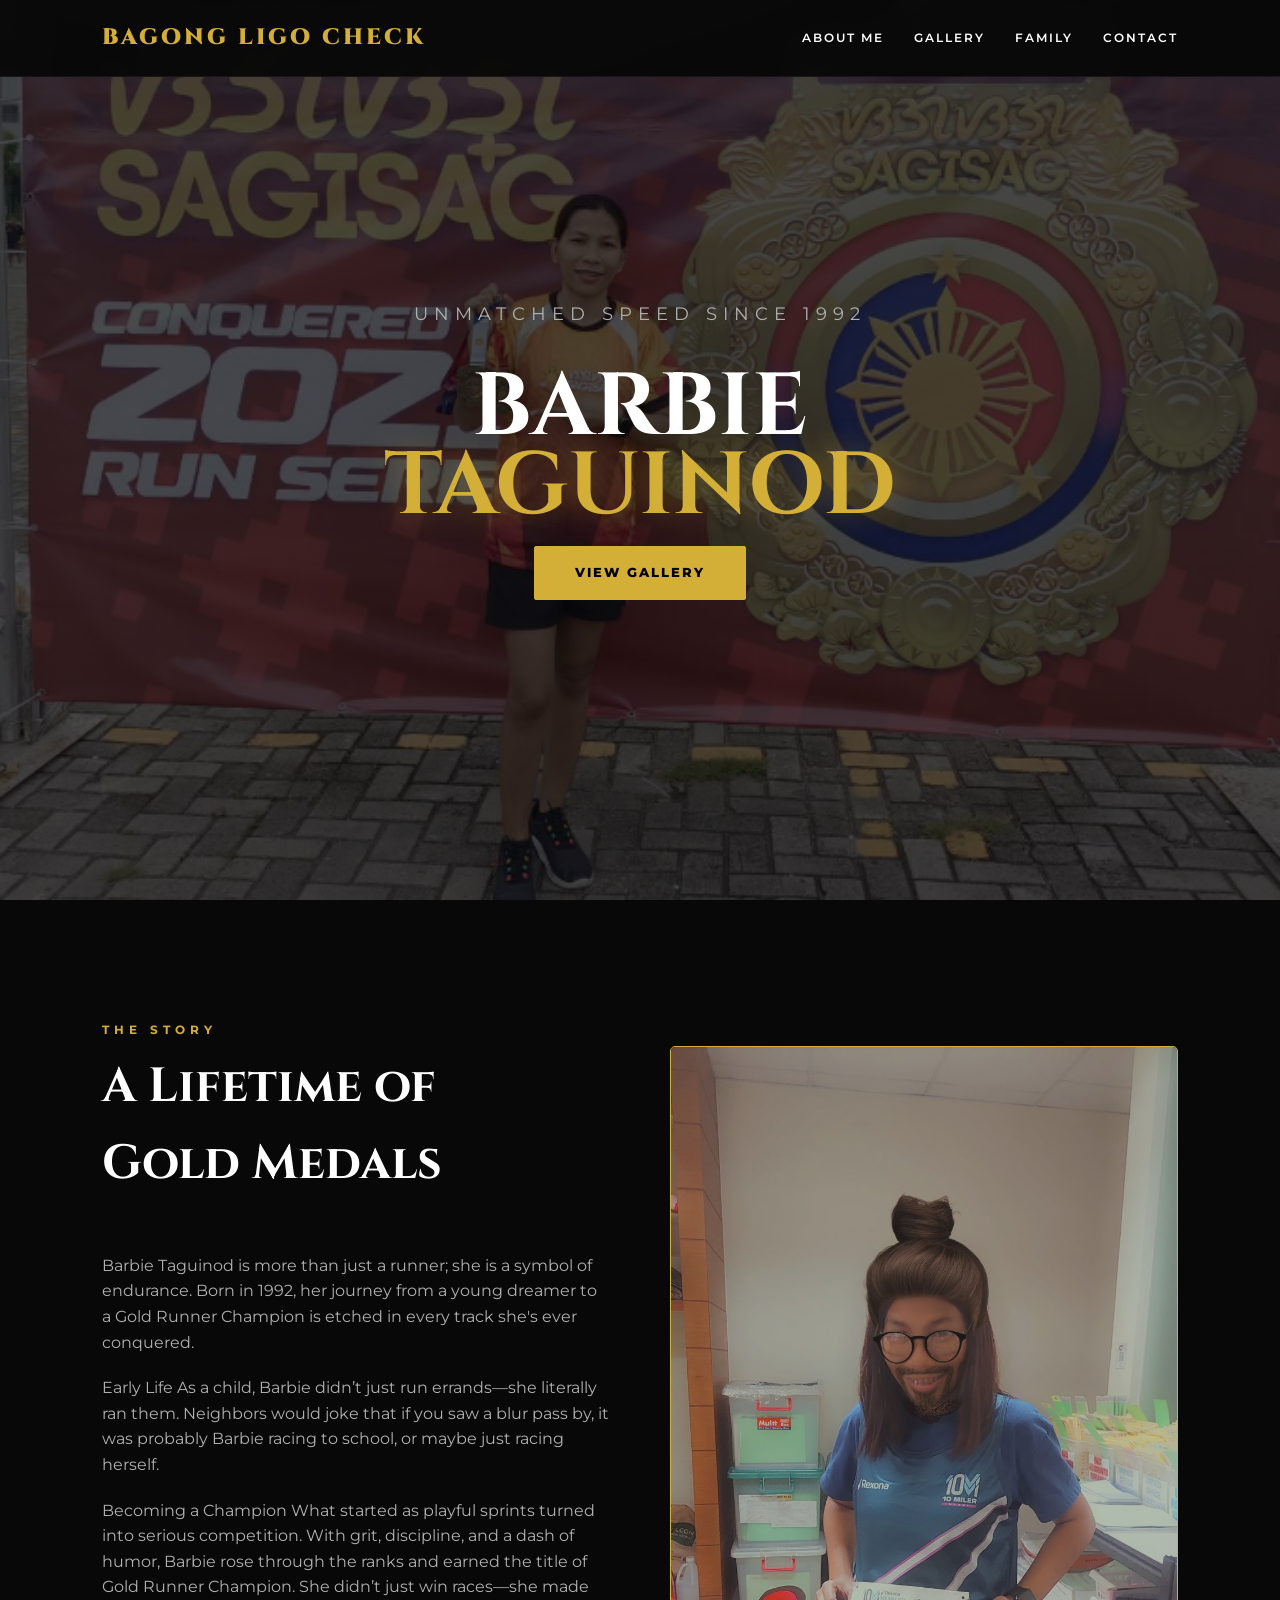
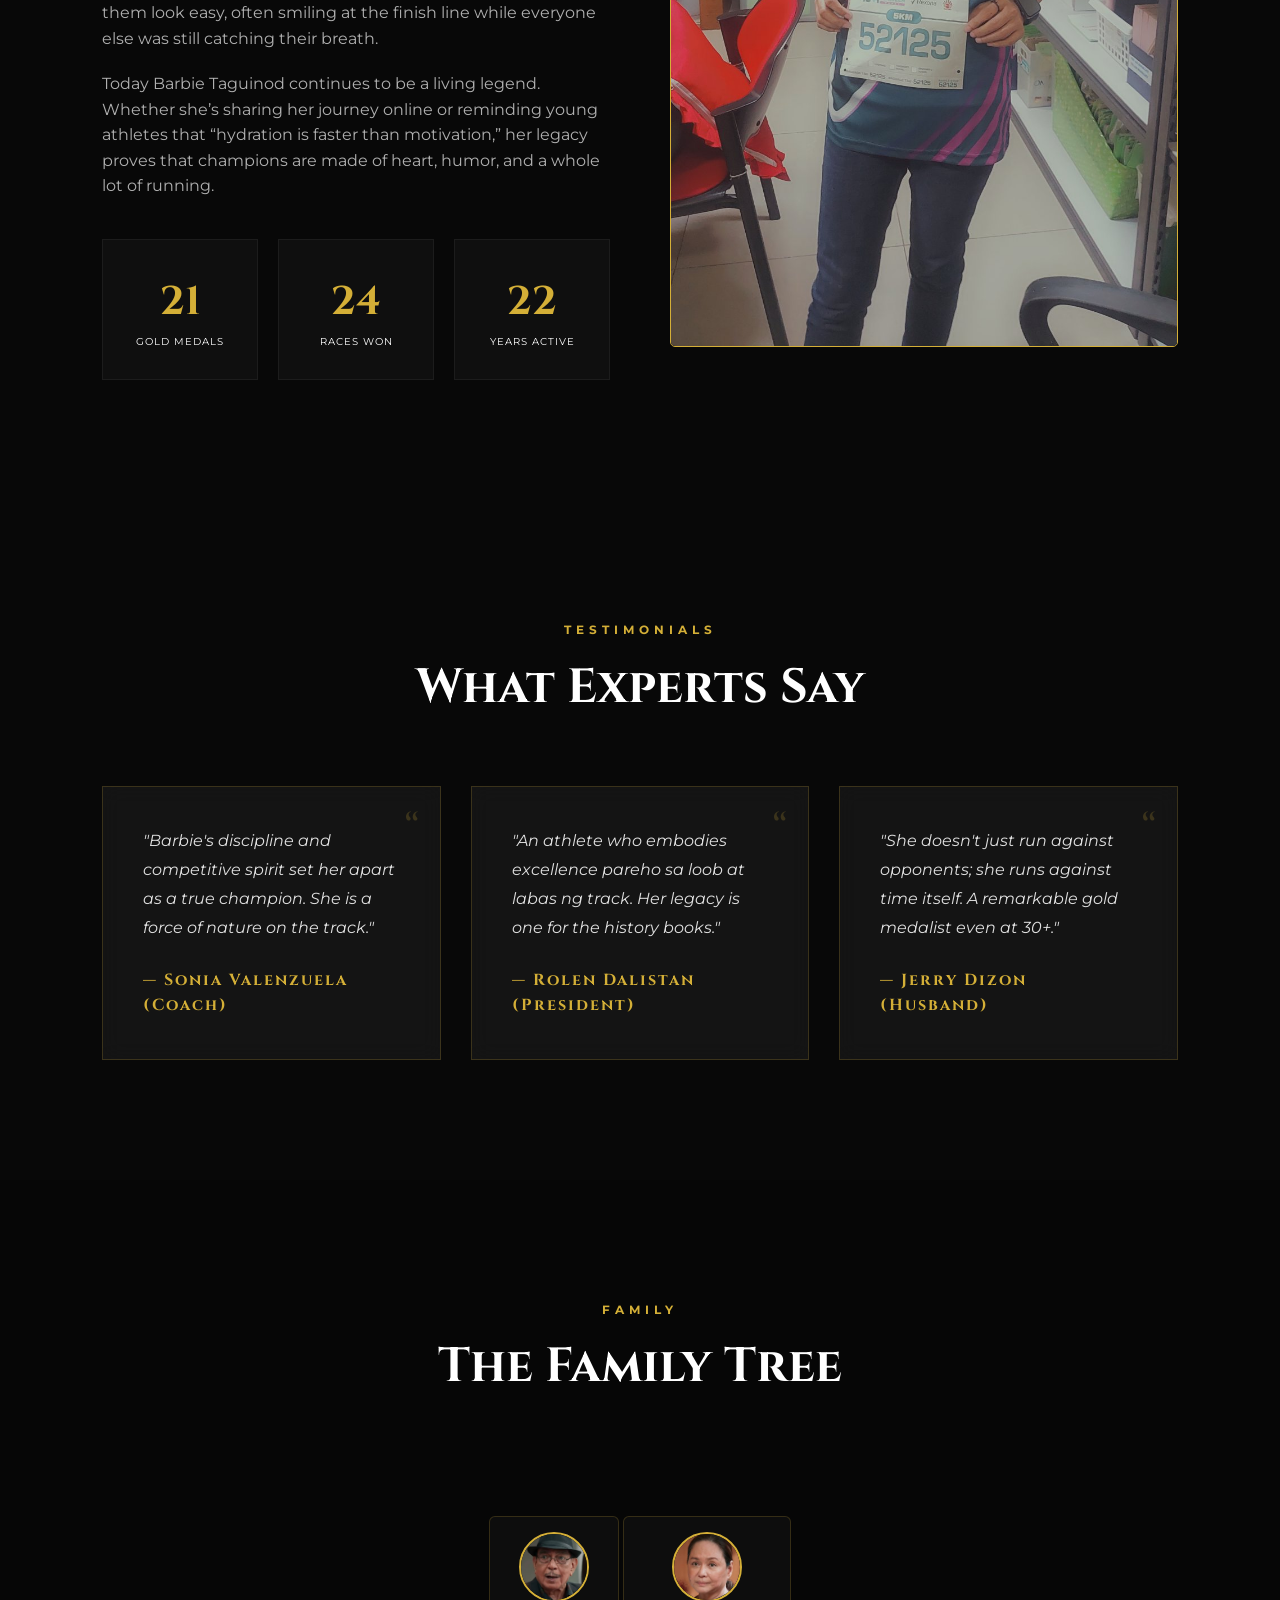
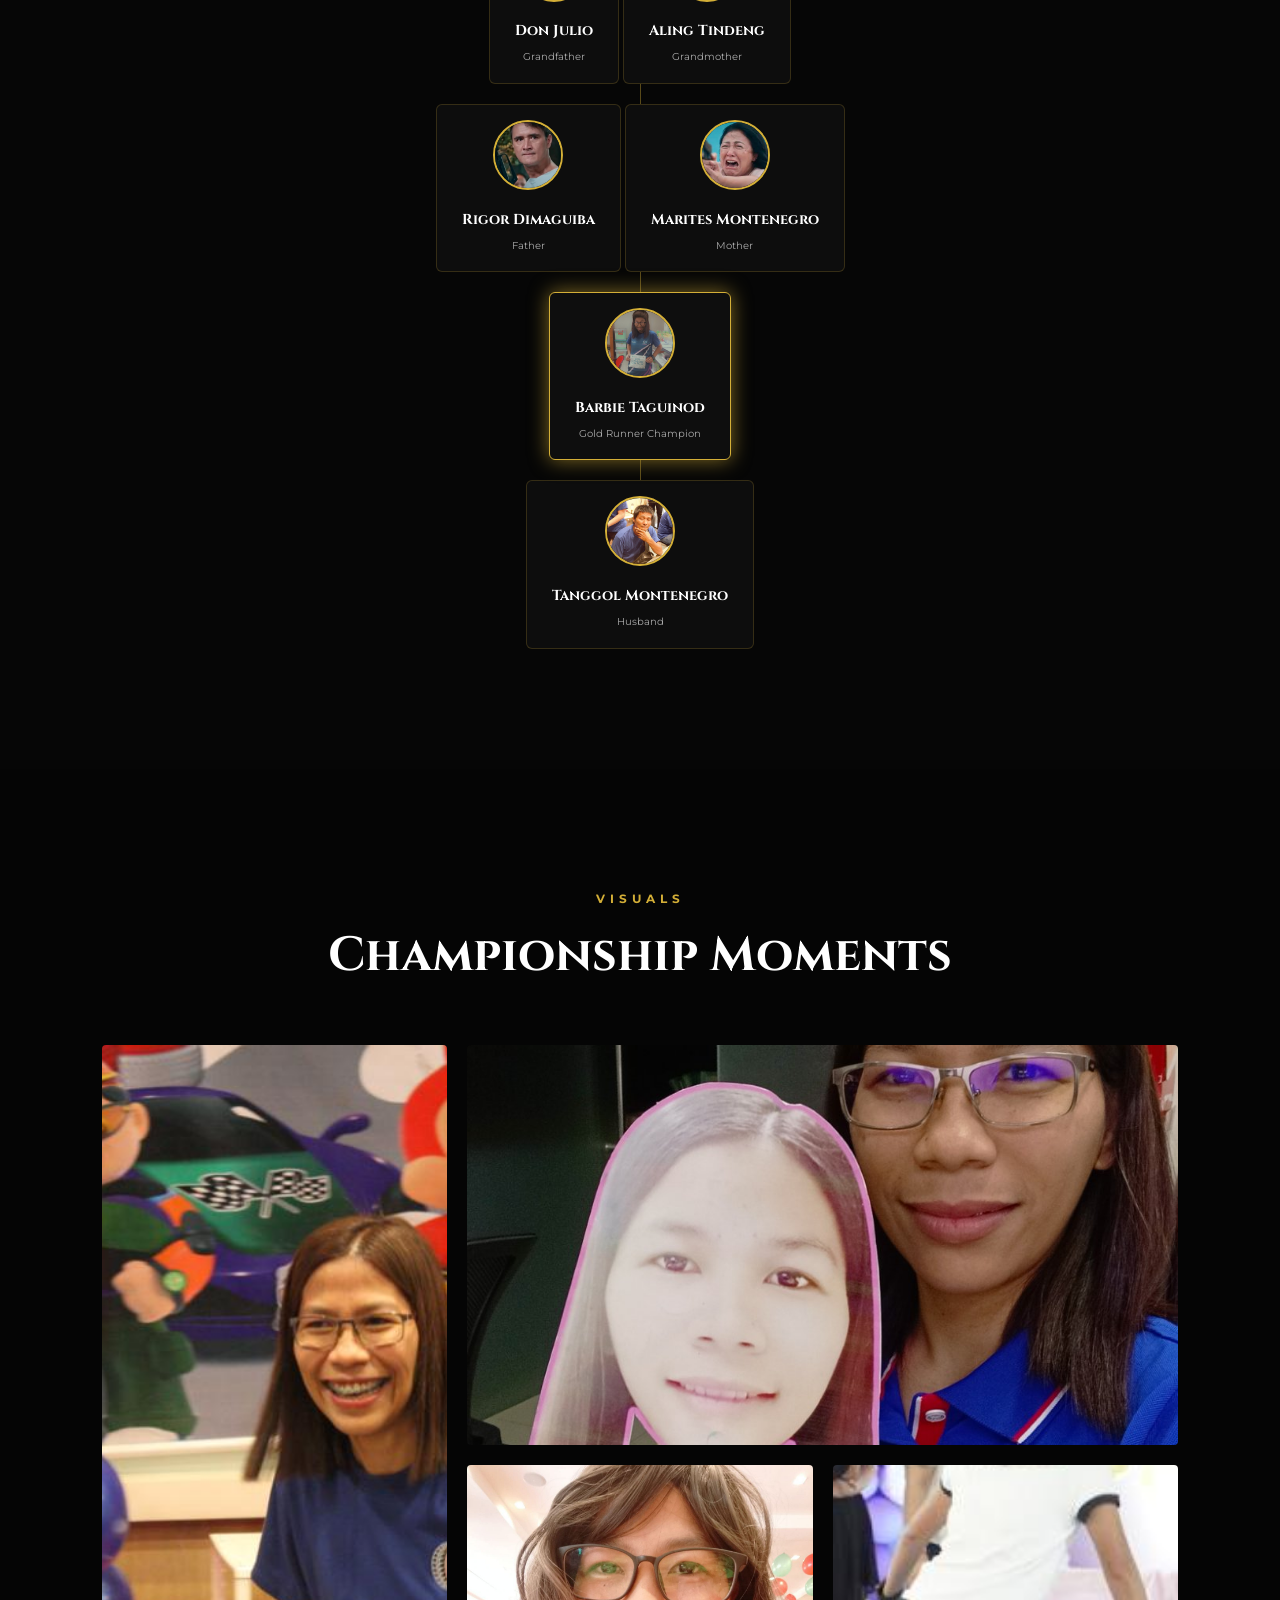
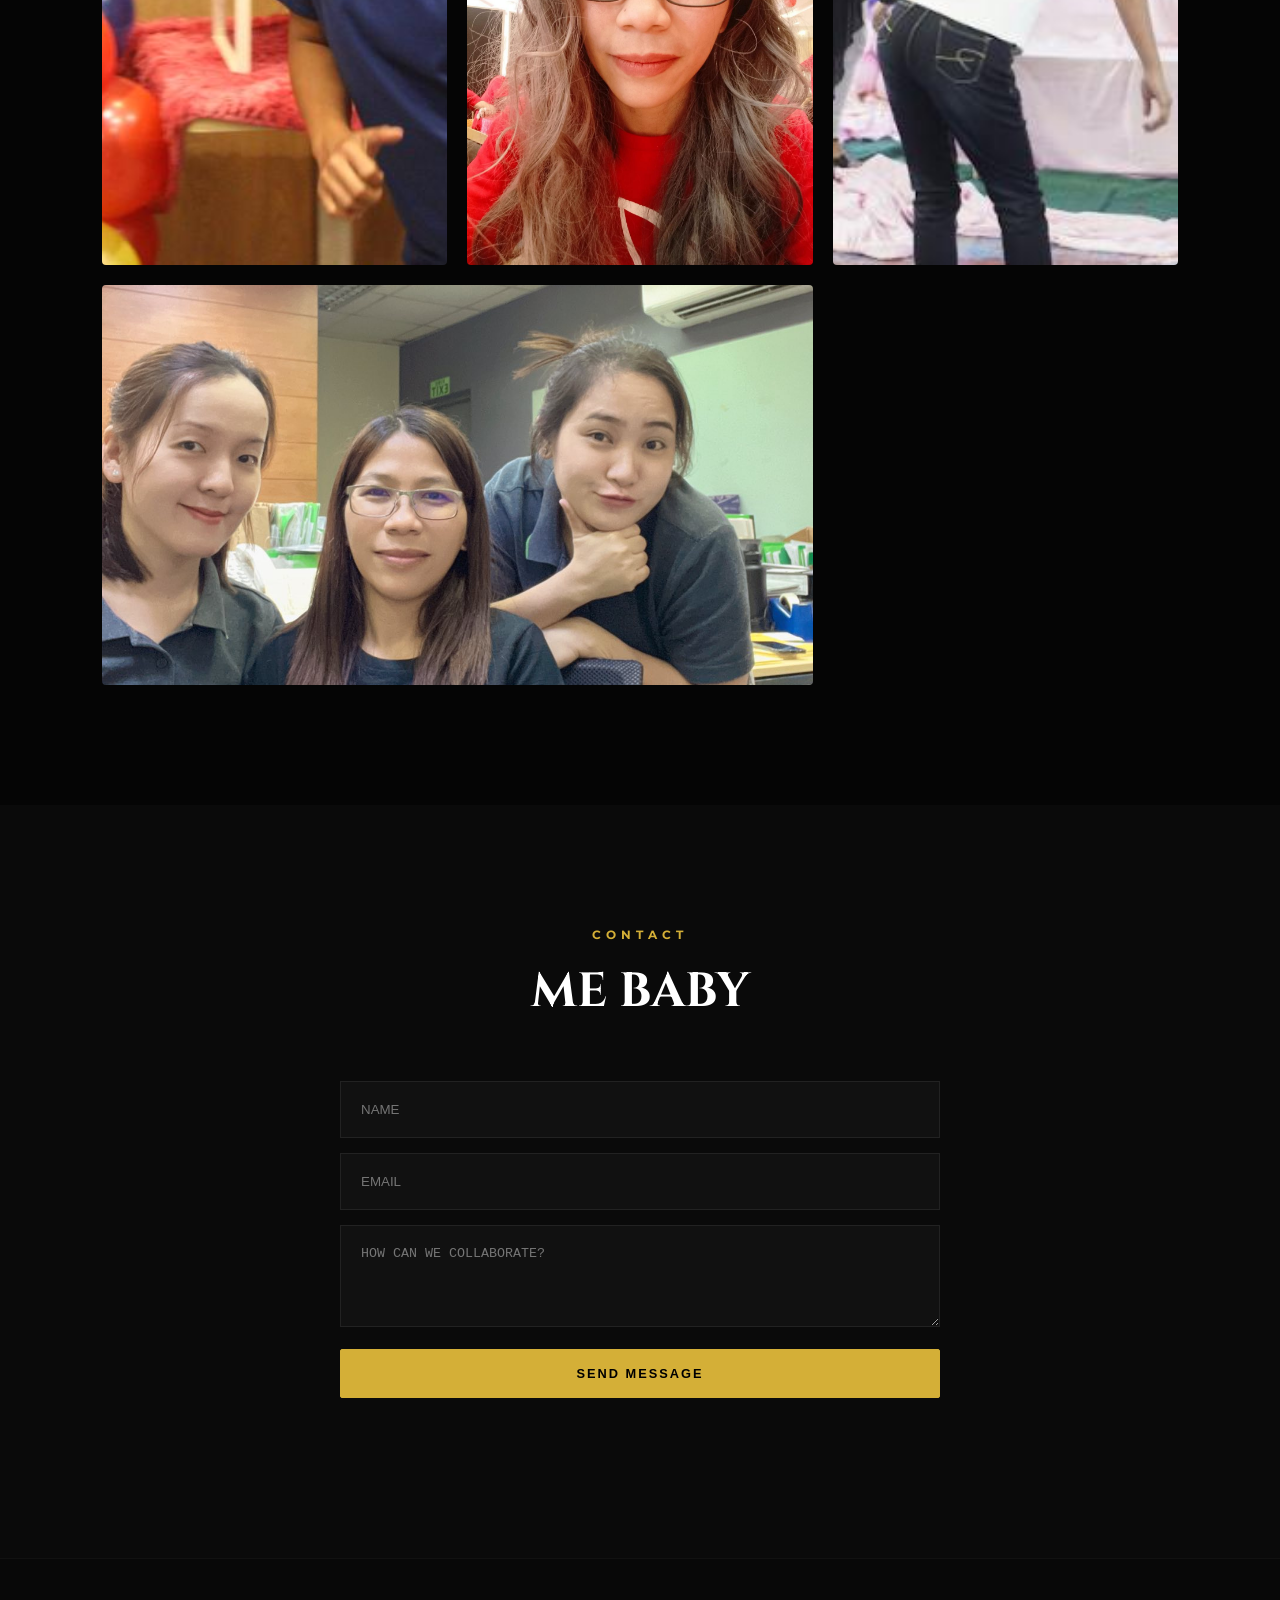
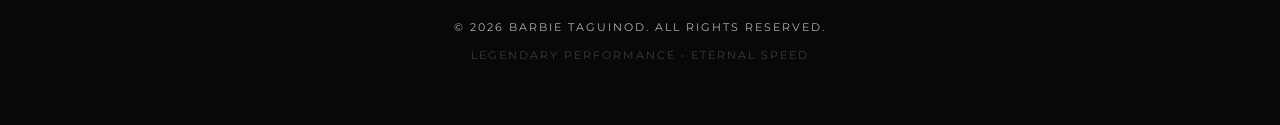
==== index.html @ bab3ec1f "Add files via upload" ====
<!DOCTYPE html>
<html lang="en">
<head>
    <meta charset="UTF-8">
    <meta name="viewport" content="width=device-width, initial-scale=1.0">
    <title>Barbie Taguinod | Elite Gold Medalist</title>
    
    <link href="https://fonts.googleapis.com/css2?family=Cinzel:wght@700;900&family=Montserrat:wght@300;400;600;800&display=swap" rel="stylesheet">
    
    <link href="https://unpkg.com/aos@2.3.1/dist/aos.css" rel="stylesheet">
    
    <style>
        :root {
            --gold: #D4AF37;
            --gold-glow: rgba(212, 175, 55, 0.4);
            --dark-bg: #080808;
            --card-bg: rgba(255, 255, 255, 0.03);
            --text-main: #ffffff;
            --text-dim: #b0b0b0;
        }

        * {
            margin: 0;
            padding: 0;
            box-sizing: border-box;
            scroll-behavior: smooth;
        }

        body {
            font-family: 'Montserrat', sans-serif;
            background-color: var(--dark-bg);
            color: var(--text-main);
            line-height: 1.6;
            overflow-x: hidden;
        }

      /* --- NAVIGATION --- */
        nav {
            position: fixed;
            top: 0;
            width: 100%;
            padding: 20px 8%;
            display: flex;
            justify-content: space-between;
            align-items: center;
            background: rgba(8, 8, 8, 0.95);
            backdrop-filter: blur(15px);
            z-index: 1000;
            border-bottom: 1px solid rgba(255, 255, 255, 0.05);
            transition: 0.3s;
        }

        .logo {
            font-family: 'Cinzel', serif;
            font-size: 1.4rem;
            color: var(--gold);
            text-decoration: none;
            letter-spacing: 3px;
            font-weight: 900;
        }

        .nav-links {
            display: flex;
            align-items: center;
        }

        .nav-links a {
            color: var(--text-main);
            text-decoration: none;
            margin-left: 30px;
            font-size: 0.75rem;
            letter-spacing: 2px;
            font-weight: 600;
            transition: 0.3s;
        }

        .nav-links a:hover { color: var(--gold); }

        /* --- HAMBURGER MENU --- */
        .menu-toggle {
            display: none;
            cursor: pointer;
        }

        .menu-toggle .bar {
            display: block;
            width: 25px;
            height: 3px;
            margin: 5px 0;
            background-color: var(--gold);
            transition: all 0.3s ease-in-out;
        }

        /* --- MOBILE VIEW OPTIMIZATION --- */
        @media (max-width: 768px) {
            nav {
                padding: 15px 5%;
                flex-wrap: wrap; /* Para bumaba ang menu sa ilalim ng logo */
            }

            .menu-toggle {
                display: block;
            }

            /* Top Menu Style */
            .nav-links {
                display: none; /* Default na tago */
                flex-direction: column;
                width: 100%;
                text-align: center;
                background: rgba(8, 8, 8, 0.98);
                margin-top: 15px;
                border-top: 1px solid rgba(212, 175, 55, 0.2);
                overflow: hidden;
            }

            .nav-links.active {
                display: flex;
                padding: 20px 0;
            }

            .nav-links a {
                margin: 15px 0;
                margin-left: 0;
                font-size: 0.9rem;
            }

            /* Hamburger Animation to X */
            .menu-toggle.is-active .bar:nth-child(2) { opacity: 0; }
            .menu-toggle.is-active .bar:nth-child(1) { transform: translateY(8px) rotate(45deg); }
            .menu-toggle.is-active .bar:nth-child(3) { transform: translateY(-8px) rotate(-45deg); }

            /* Hero adjustments for mobile */
            .hero-content h1 { font-size: 2.5rem; }
            .hero-content p { font-size: 0.7rem; letter-spacing: 3px; }
            
            /* Family Tree Mobile */
            .tree ul { display: block; }
            .tree li { display: block; padding: 20px 0; }
            .tree li::before, .tree li::after, .tree ul ul::before { display: none; }
            .member { width: 100%; max-width: 250px; margin: auto; }
        }

        /* --- HERO SECTION --- */
        .hero {
            height: 100vh;
            display: flex;
            align-items: center;
            justify-content: center;
            text-align: center;
            background: linear-gradient(rgba(0,0,0,0.7), rgba(0,0,0,0.7)), 
                        url('barbie.PNG') center/cover no-repeat;
            position: relative;
        }

        .hero-content h1 {
            font-family: 'Cinzel', serif;
            font-size: clamp(2.5rem, 10vw, 5.5rem);
            line-height: 0.9;
            margin-bottom: 20px;
            text-transform: uppercase;
        }

        .gold-accent {
            color: var(--gold);
            text-shadow: 0 0 30px var(--gold-glow);
        }

        .hero-content p {
            font-size: clamp(0.8rem, 2vw, 1.1rem);
            letter-spacing: 6px;
            text-transform: uppercase;
            color: var(--text-dim);
            margin-bottom: 40px;
        }

        /* --- BUTTONS --- */
        .btn {
            padding: 16px 40px;
            border-radius: 2px;
            text-decoration: none;
            font-weight: 800;
            letter-spacing: 2px;
            font-size: 0.8rem;
            transition: 0.5s;
            display: inline-block;
            border: 1px solid var(--gold);
        }

        .btn-gold { background: var(--gold); color: #000; }
        .btn-gold:hover {
            background: transparent;
            color: var(--gold);
            box-shadow: 0 0 20px var(--gold-glow);
        }

        /* --- SECTION STYLING --- */
        section { padding: 120px 8%; }
        
        .section-tag {
            color: var(--gold);
            font-size: 0.75rem;
            letter-spacing: 5px;
            display: block;
            margin-bottom: 10px;
            font-weight: 700;
            text-transform: uppercase;
        }

        .section-title {
            font-family: 'Cinzel', serif;
            font-size: clamp(1.8rem, 5vw, 3rem);
            margin-bottom: 50px;
        }

        /* --- GALLERY: THE MODERN GRID --- */
        .gallery-container {
            display: grid;
            grid-template-columns: repeat(auto-fit, minmax(300px, 1fr));
            grid-auto-rows: 400px;
            gap: 20px;
        }

        .gallery-item {
            position: relative;
            overflow: hidden;
            border-radius: 4px;
            cursor: pointer;
            .gallery-item {
    display: block; /* Importante para gumana ang height/width */
    color: inherit; /* Para hindi maging blue ang text */
    text-decoration: none; /* Para walang underline */
    cursor: pointer;
}
        }

        /* Spicing up the grid layout */
        .gallery-item.wide { grid-column: span 2; }
        .gallery-item.tall { grid-row: span 2; }

        .gallery-item img {
            width: 100%;
            height: 100%;
            object-fit: cover;
            
            transition: transform 0.8s cubic-bezier(0.2, 1, 0.3, 1), filter 0.5s;
        }

        .gallery-item:hover img {
            transform: scale(1.1);
            filter: grayscale(0%) brightness(1);
        }

        .gallery-overlay {
            position: absolute;
            bottom: 0;
            left: 0;
            width: 100%;
            padding: 30px;
            background: linear-gradient(transparent, rgba(0,0,0,0.8));
            opacity: 0;
            transition: 0.4s;
        }

        .gallery-item:hover .gallery-overlay { opacity: 1; }

        .gallery-overlay h3 {
            font-family: 'Cinzel', serif;
            font-size: 1.2rem;
            color: var(--gold);
        }

        /* --- ABOUT & STATS --- */
        .about-grid {
            display: grid;
            grid-template-columns: 1fr 1fr;
            gap: 60px;
            align-items: center;
        }

        .stats-grid {
            display: grid;
            grid-template-columns: repeat(3, 1fr);
            gap: 20px;
            margin-top: 40px;
        }

        .stat-box {
            background: var(--card-bg);
            padding: 30px 10px;
            text-align: center;
            border: 1px solid rgba(255,255,255,0.05);
        }

        .stat-box h2 {
            font-family: 'Cinzel', serif;
            font-size: 2.5rem;
            color: var(--gold);
        }

        /* --- CONTACT --- */
        .contact-section { background: #0a0a0a; text-align: center; }
        .contact-form { max-width: 600px; margin: 40px auto; }
        
        input, textarea {
            width: 100%;
            padding: 20px;
            margin-bottom: 15px;
            background: #111;
            border: 1px solid #222;
            color: white;
            outline: none;
        }

        input:focus, textarea:focus { border-color: var(--gold); }

        footer {
            padding: 60px;
            text-align: center;
            border-top: 1px solid #111;
            color: var(--text-dim);
            font-size: 0.7rem;
            letter-spacing: 2px;
        }

        /* MOBILE OPTIMIZATION */
        @media (max-width: 900px) {
            .about-grid { grid-template-columns: 1fr; }
            .gallery-item.wide, .gallery-item.tall { grid-column: span 1; grid-row: span 1; }
            section { padding: 80px 5%; }
        }


.tree {
    width: 100%;
    overflow-x: auto;
    padding-top: 40px;
}

.tree ul {
    padding-top: 20px;
    position: relative;
    display: flex;
    justify-content: center;
}

.tree li {
    list-style-type: none;
    text-align: center;
    position: relative;
    padding: 20px 15px 0 15px;
}

/* branch lines */

.tree li::before,
.tree li::after{
    content:'';
    position:absolute;
    top:0;
    right:50%;
    border-top:1px solid rgba(212,175,55,0.4);
    width:50%;
    height:20px;
}

.tree li::after{
    right:auto;
    left:50%;
    border-left:1px solid rgba(212,175,55,0.4);
}

.tree li:only-child::after,
.tree li:only-child::before {
    display:none;
}

.tree li:only-child{ padding-top:0; }

.tree li:first-child::before,
.tree li:last-child::after{
    border:0 none;
}

.tree ul ul::before{
    content:'';
    position:absolute;
    top:0;
    left:50%;
    border-left:1px solid rgba(212,175,55,0.4);
    width:0;
    height:20px;
}

/* family member cards */

/* FAMILY TREE PHOTO STYLE */

.member{
    background: rgba(255,255,255,0.03);
    border:1px solid rgba(212,175,55,0.2);
    padding:15px 25px;
    display:inline-block;
    text-align:center;
    border-radius:6px;
    transition:0.4s;
}

.member img{
    width:70px;
    height:70px;
    border-radius:50%;
    object-fit:cover;
    border:2px solid var(--gold);
    margin-bottom:10px;
}

.member h4{
    font-family:'Cinzel', serif;
    font-size:0.9rem;
}

.member span{
    font-size:0.65rem;
    color:#aaa;
}

.member:hover{
    transform:translateY(-6px);
    box-shadow:0 0 20px rgba(212,175,55,0.4);
}

.highlight{
    border:1px solid var(--gold);
    box-shadow:0 0 20px rgba(212,175,55,0.6);
}
/* ============================= */
/*        MOBILE VIEW            */
/* ============================= */

@media (max-width: 768px){

/* NAVIGATION */




/* HERO */

.hero{
    height:85vh;
    padding:0 20px;
}

.hero-content h1{
    font-size:2.2rem;
}

.hero-content p{
    font-size:0.7rem;
    letter-spacing:3px;
}

.btn{
    padding:12px 25px;
    font-size:0.65rem;
}


/* SECTIONS */

section{
    padding:70px 5%;
}

.section-title{
    font-size:1.8rem;
}

.section-tag{
    font-size:0.65rem;
}


/* ABOUT */

.about-grid{
    grid-template-columns:1fr;
    gap:40px;
}

.about-grid img{
    margin-top:20px;
}


/* STATS */

.stats-grid{
    grid-template-columns:1fr;
    gap:15px;
}

.stat-box{
    padding:20px;
}

.stat-box h2{
    font-size:2rem;
}


/* TESTIMONIALS */

.testimonials-grid{
    grid-template-columns:1fr !important;
}

.testimonial-card{
    padding:30px !important;
}


/* GALLERY */

.gallery-container{
    grid-template-columns:1fr;
    grid-auto-rows:280px;
}

.gallery-item.wide,
.gallery-item.tall{
    grid-column:span 1;
    grid-row:span 1;
}


/* FAMILY TREE */

.tree{
    overflow-x:auto;
    padding-top:20px;
}

.tree ul{
    display:block;
}

.tree li{
    display:block;
    padding:20px 0;
}

/* remove branches on mobile */

.tree li::before,
.tree li::after,
.tree ul ul::before{
    display:none;
}

.member{
    width:170px;
    margin:auto;
}

.member img{
    width:60px;
    height:60px;
}

.member h4{
    font-size:0.8rem;
}

.member span{
    font-size:0.6rem;
}


/* CONTACT */

.contact-form{
    width:100%;
}

input,
textarea{
    padding:15px;
    font-size:0.8rem;
}


/* FOOTER */

footer{
    padding:40px 20px;
    font-size:0.6rem;
}



    </style>
</head>
<body>

   <nav>
    <a href="bagongligo.html" class="logo">BAGONG LIGO CHECK</a>
    
    <div class="menu-toggle" id="mobile-menu">
        <span class="bar"></span>
        <span class="bar"></span>
        <span class="bar"></span>
    </div>

    <div class="nav-links" id="nav-list">
        <a href="#about">ABOUT ME</a>
        <a href="#gallery">GALLERY</a>
        <a href="#family">FAMILY</a>
        <a href="#contact">CONTACT</a>
        
    </div>
</nav>

    <section class="hero">
        <div class="hero-content" data-aos="fade-up" data-aos-duration="1500">
            <p>Unmatched Speed Since 1992</p>
            <h1>BARBIE <br> <span class="gold-accent">TAGUINOD</span></h1>
            <a href="#gallery" class="btn btn-gold">VIEW GALLERY</a>
        </div>
    </section>

    <section id="about">
        <div class="about-grid">
            <div data-aos="fade-right">
                <span class="section-tag">The Story</span>
                <h2 class="section-title">A Lifetime of <br> Gold Medals</h2>
                <p style="color: var(--text-dim); margin-bottom: 20px;">
                    Barbie Taguinod is more than just a runner; she is a symbol of endurance. Born in 1992, her journey from a young dreamer to a Gold Runner Champion is etched in every track she's ever conquered.
                </p>

                              <p style="color: var(--text-dim); margin-bottom: 20px;">
                    Early Life
                    As a child, Barbie didn’t just run errands—she literally ran them. Neighbors would joke that if you saw a blur pass by, it was probably Barbie racing to school, or maybe just racing herself.

                </p>
                                <p style="color: var(--text-dim); margin-bottom: 20px;">
                    Becoming a Champion
                    What started as playful sprints turned into serious competition. With grit, discipline, and a dash of humor, Barbie rose through the ranks and earned the title of Gold Runner Champion. She didn’t just win races—she made them look easy, often smiling at the finish line while everyone else was still catching their breath.
                </p>
                                <p style="color: var(--text-dim); margin-bottom: 20px;">
                   Today
                    Barbie Taguinod continues to be a living legend. Whether she’s sharing her journey online or reminding young athletes that “hydration is faster than motivation,” her legacy proves that champions are made of heart, humor, and a whole lot of running.
                </p>
                <div class="stats-grid">
                    <div class="stat-box">
                        <h2 class="counter" data-target="30">0</h2>
                        <p style="font-size: 0.6rem; letter-spacing: 1px;">GOLD MEDALS</p>
                    </div>
                    <div class="stat-box">
                        <h2 class="counter" data-target="35">0</h2>
                        <p style="font-size: 0.6rem; letter-spacing: 1px;">RACES WON</p>
                    </div>
                    <div class="stat-box">
                        <h2 class="counter" data-target="31">0</h2>
                        <p style="font-size: 0.6rem; letter-spacing: 1px;">YEARS ACTIVE</p>
                    </div>
                </div>
            </div>
            <div data-aos="fade-left" style="position: relative;">
                <img src="barbies.PNG" alt="Barbie Action" style="width: 100%; border-radius: 5px; border: 1px solid var(--gold);">
            </div>
        </div>
    </section>
<section id="testimonials" style="position: relative; overflow: hidden; padding: 120px 8%;">
        
        <video autoplay muted loop playsinline 
            style="position: absolute; top: 0; left: 0; width: 100%; height: 100%; object-fit: cover; z-index: -1; filter: brightness(0.9) ;">
            <source src="BARBIE.mp4" type="video/mp4">
        </video>

        <span class="section-tag" style="text-align: center; color: var(--gold); display: block; letter-spacing: 5px; margin-bottom: 10px;">Testimonials</span>
        <h2 class="section-title" style="text-align: center; color: white; font-family: 'Cinzel', serif; font-size: 3rem; margin-bottom: 60px;">What Experts Say</h2>
        
        <div class="testimonials-grid" style="display: grid; grid-template-columns: repeat(auto-fit, minmax(300px, 1fr)); gap: 30px; position: relative; z-index: 2;">
            
            <div class="testimonial-card" data-aos="fade-up" 
                style="background: rgba(255, 255, 255, 0.05); backdrop-filter: blur(10px); padding: 40px; border: 1px solid rgba(212, 175, 55, 0.2); transition: 0.4s; position: relative;">
                <div style="color: var(--gold); font-size: 3rem; font-family: 'Cinzel', serif; position: absolute; top: 10px; right: 20px; opacity: 0.2;">“</div>
                <p style="font-style: italic; color: #e0e0e0; margin-bottom: 25px; line-height: 1.8;">
                    "Barbie's discipline and competitive spirit set her apart as a true champion. She is a force of nature on the track."
                </p>
                <h4 style="font-family: 'Cinzel', serif; color: var(--gold); letter-spacing: 2px;">— Sonia Valenzuela (Coach)</h4>
            </div>

            <div class="testimonial-card" data-aos="fade-up" data-aos-delay="100" 
                style="background: rgba(255, 255, 255, 0.05); backdrop-filter: blur(10px); padding: 40px; border: 1px solid rgba(212, 175, 55, 0.2); transition: 0.4s; position: relative;">
                <div style="color: var(--gold); font-size: 3rem; font-family: 'Cinzel', serif; position: absolute; top: 10px; right: 20px; opacity: 0.2;">“</div>
                <p style="font-style: italic; color: #e0e0e0; margin-bottom: 25px; line-height: 1.8;">
                    "An athlete who embodies excellence pareho sa loob at labas ng track. Her legacy is one for the history books."
                </p>
                <h4 style="font-family: 'Cinzel', serif; color: var(--gold); letter-spacing: 2px;">— Rolen Dalistan (President)</h4>
            </div>

            <div class="testimonial-card" data-aos="fade-up" data-aos-delay="200" 
                style="background: rgba(255, 255, 255, 0.05); backdrop-filter: blur(10px); padding: 40px; border: 1px solid rgba(212, 175, 55, 0.2); transition: 0.4s; position: relative;">
                <div style="color: var(--gold); font-size: 3rem; font-family: 'Cinzel', serif; position: absolute; top: 10px; right: 20px; opacity: 0.2;">“</div>
                <p style="font-style: italic; color: #e0e0e0; margin-bottom: 25px; line-height: 1.8;">
                    "She doesn't just run against opponents; she runs against time itself. A remarkable gold medalist even at 30+."
                </p>
                <h4 style="font-family: 'Cinzel', serif; color: var(--gold); letter-spacing: 2px;">— Jerry Dizon (Husband)</h4>
            </div>

        </div>
    </section>
    
   <section id="family" style="background:#060606;">

<span class="section-tag" style="text-align:center;">Family</span>
<h2 class="section-title" style="text-align:center;">The Family Tree</h2>

<div class="tree">

<ul>
<li>

<div class="member">
<img src="julio.jpg">
<h4>Don Julio</h4>
<span>Grandfather</span>
</div>

<div class="member">
<img src="tindeng.jpg">
<h4>Aling Tindeng</h4>
<span>Grandmother</span>
</div>

<ul>
<li>

<div class="member">
<img src="rigor.jpg">
<h4>Rigor Dimaguiba</h4>
<span>Father</span>
</div>

<div class="member">
<img src="marites.jpg">
<h4>Marites Montenegro</h4>
<span>Mother</span>
</div>

<ul>
<li>

<div class="member highlight">
<img src="barbies.PNG">
<h4>Barbie Taguinod</h4>
<span>Gold Runner Champion</span>
</div>

<ul>
<li>

<div class="member">
<img src="jerry.jpg">
<h4>Tanggol Montenegro</h4>
<span>Husband</span>
</div>

</li>
</ul>

</li>
</ul>

</li>
</ul>

</li>
</ul>

</div>
</section>
   <section id="gallery" style="background: #050505;">
    <span class="section-tag" style="text-align: center;">Visuals</span>
    <h2 class="section-title" style="text-align: center;">Championship Moments</h2>
    
    <div class="gallery-container">
        <a href="bagongligo.html" class="gallery-item tall" data-aos="fade-up" style="text-decoration: none;">
            <img src="bar.jpg" alt="Race Day">
            <div class="gallery-overlay">
                <h3>Peak Performance</h3>
            </div>
        </a>

        <a href="bagongligo.html" class="gallery-item wide" data-aos="fade-up" data-aos-delay="100" style="text-decoration: none;">
            <img src="barb.jpg" alt="The Victory">
            <div class="gallery-overlay">
                <h3>Victory Lap</h3>
            </div>
        </a>

        <a href="bagongligo.html" class="gallery-item" data-aos="fade-up" data-aos-delay="200" style="text-decoration: none;">
            <img src="ba.jpg" alt="Track Focus">
            <div class="gallery-overlay">
                <h3>Total Focus</h3>
            </div>
        </a>

        <a href="bagongligo.html" class="gallery-item" data-aos="fade-up" data-aos-delay="300" style="text-decoration: none;">
            <img src="b.jpg" alt="Training">
            <div class="gallery-overlay">
                <h3>The Grind</h3>
            </div>
        </a>

        <a href="bagongligo.html" class="gallery-item wide" data-aos="fade-up" data-aos-delay="400" style="text-decoration: none;">
            <img src="powepuffgirls.jpg" alt="Gold Medalist">
            <div class="gallery-overlay">
                <h3>Gold Standard</h3>
            </div>
        </a>

    </div>
</section>

    <section id="contact" class="contact-section">
        <span class="section-tag">Contact</span>
        <h2 class="section-title">ME BABY</h2>
        <div class="contact-form" data-aos="zoom-in">
            <form>
                <input type="text" placeholder="NAME" required>
                <input type="email" placeholder="EMAIL" required>
                <textarea rows="4" placeholder="HOW CAN WE COLLABORATE?"></textarea>
                <button type="submit" class="btn btn-gold" style="width: 100%; cursor: pointer;">SEND MESSAGE</button>
            </form>
        </div>
    </section>

    <footer>
        <p>© 2026 BARBIE TAGUINOD. ALL RIGHTS RESERVED.</p>
        <p style="margin-top: 10px; opacity: 0.3;">LEGENDARY PERFORMANCE • ETERNAL SPEED</p>
    </footer>

    <script src="https://unpkg.com/aos@2.3.1/dist/aos.js"></script>
    <script>
        AOS.init({ duration: 1000, once: true });

        // Counter Logic
        const counters = document.querySelectorAll('.counter');
        const countObserver = new IntersectionObserver((entries) => {
            entries.forEach(entry => {
                if(entry.isIntersecting) {
                    const target = +entry.target.getAttribute('data-target');
                    let count = 0;
                    const update = () => {
                        const speed = target / 50;
                        if(count < target) {
                            count += speed;
                            entry.target.innerText = Math.ceil(count);
                            setTimeout(update, 30);
                        } else { entry.target.innerText = target; }
                    };
                    update();
                }
            });
        }, { threshold: 1 });
        counters.forEach(c => countObserver.observe(c));
       const menu = document.querySelector('#mobile-menu');
    const menuLinks = document.querySelector('#nav-list');

    // Toggle Menu
    menu.addEventListener('click', function() {
        menu.classList.toggle('is-active');
        menuLinks.classList.toggle('active');
    });

    // Close menu when a link is clicked
    document.querySelectorAll('.nav-links a').forEach(link => {
        link.addEventListener('click', () => {
            menu.classList.remove('is-active');
            menuLinks.classList.remove('active');
        });
    });
    </script>
</body>
</html>
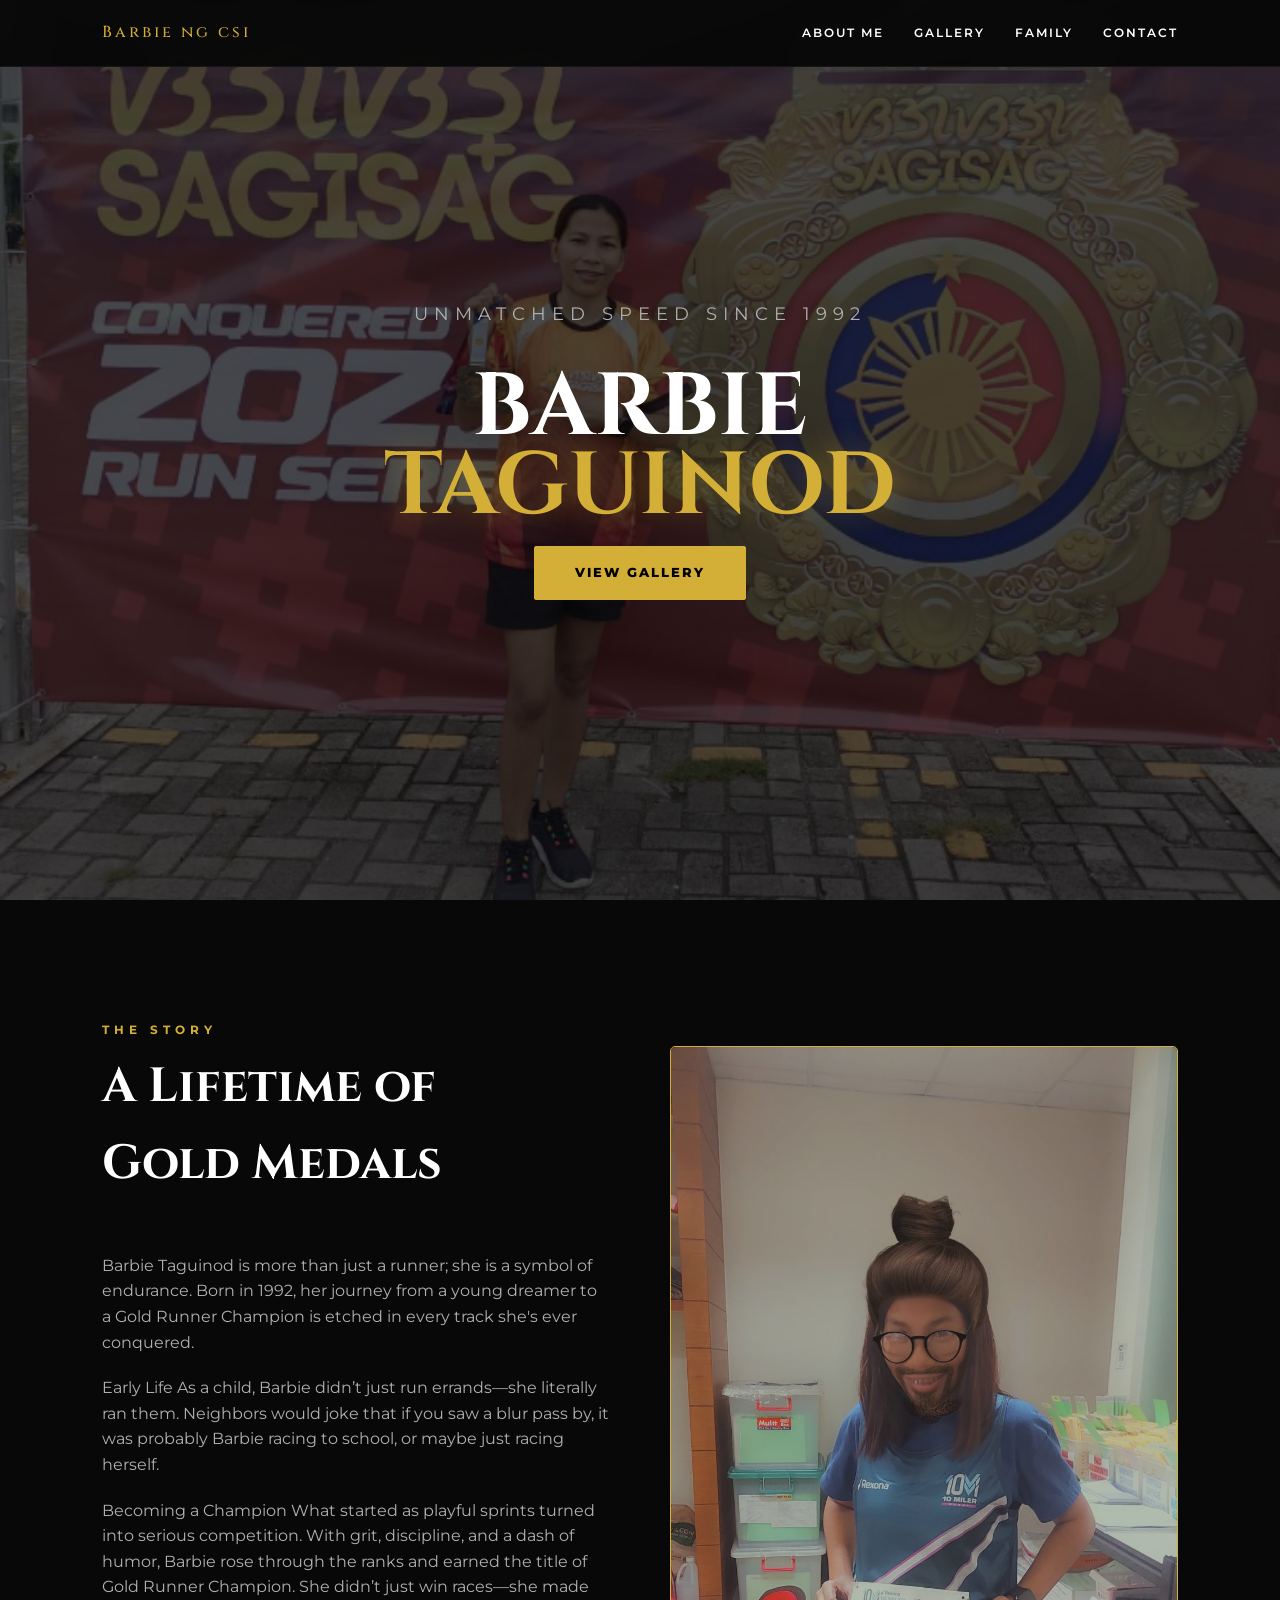
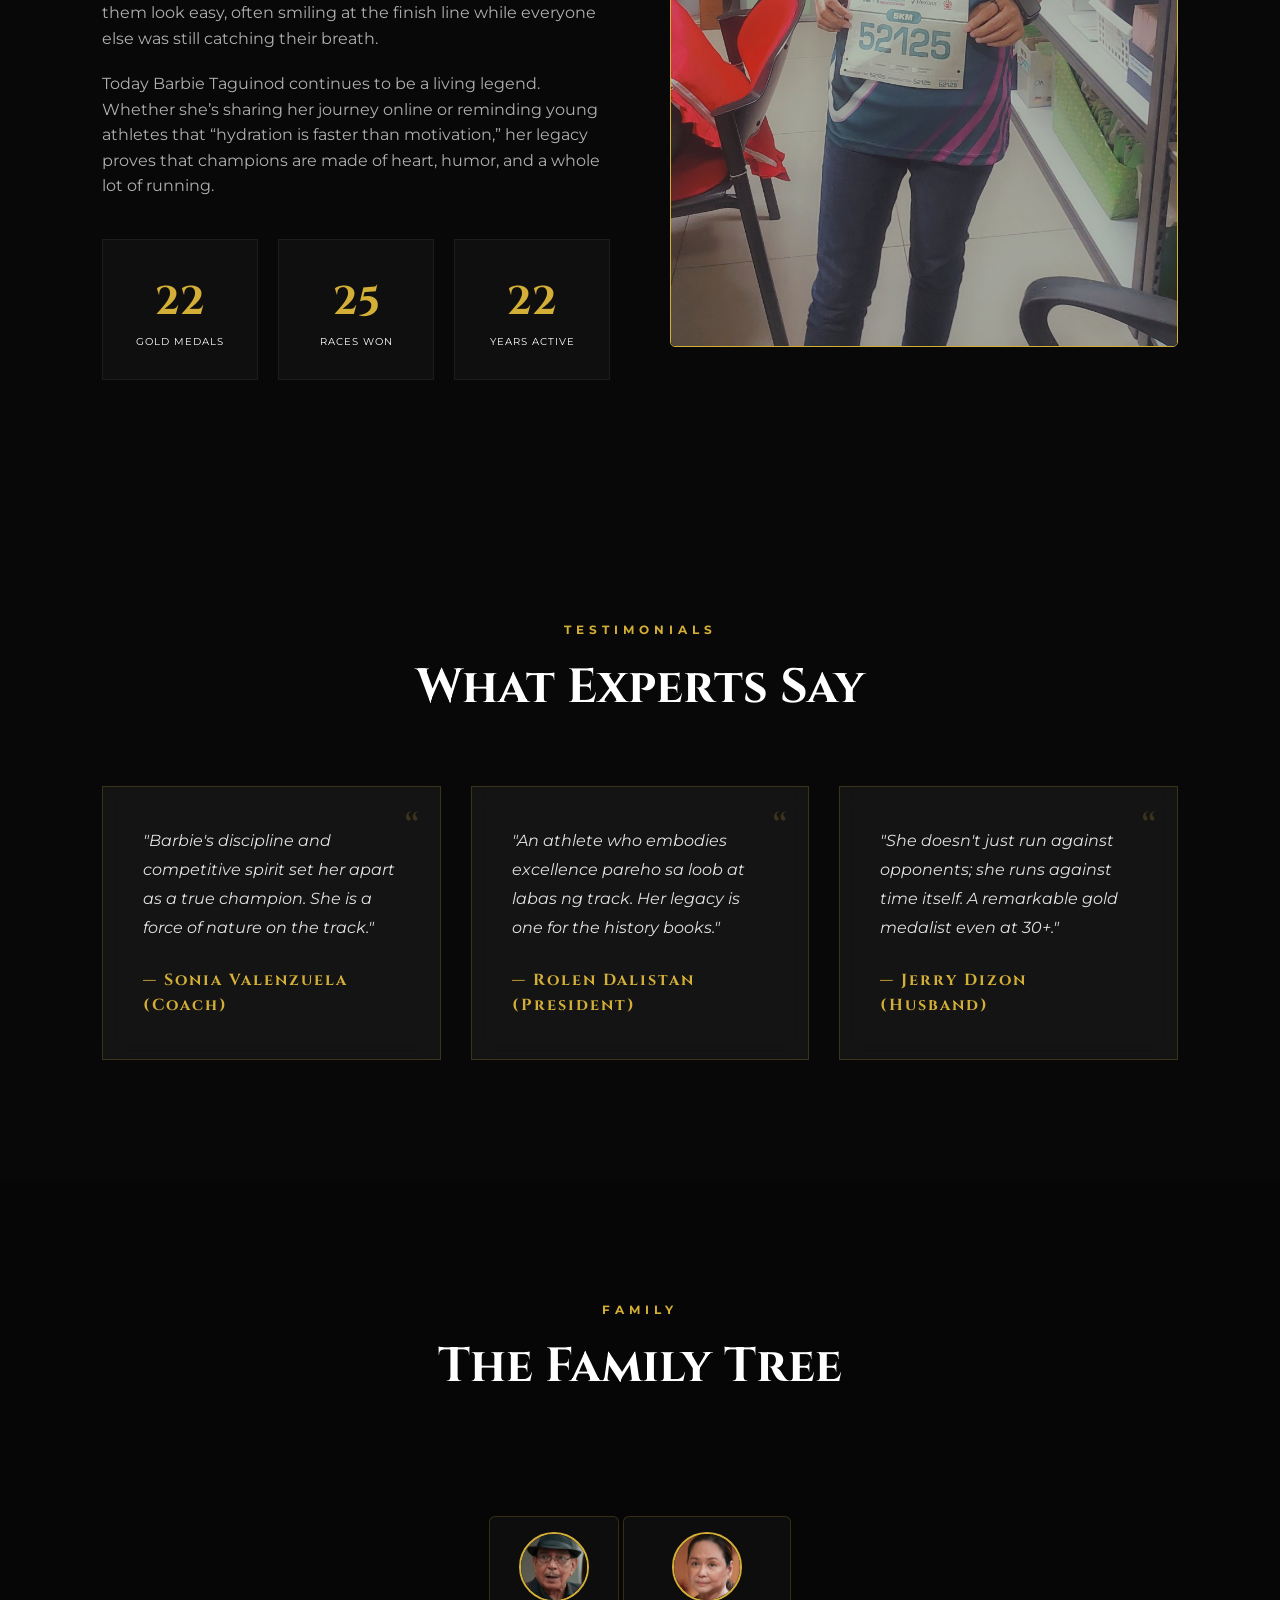
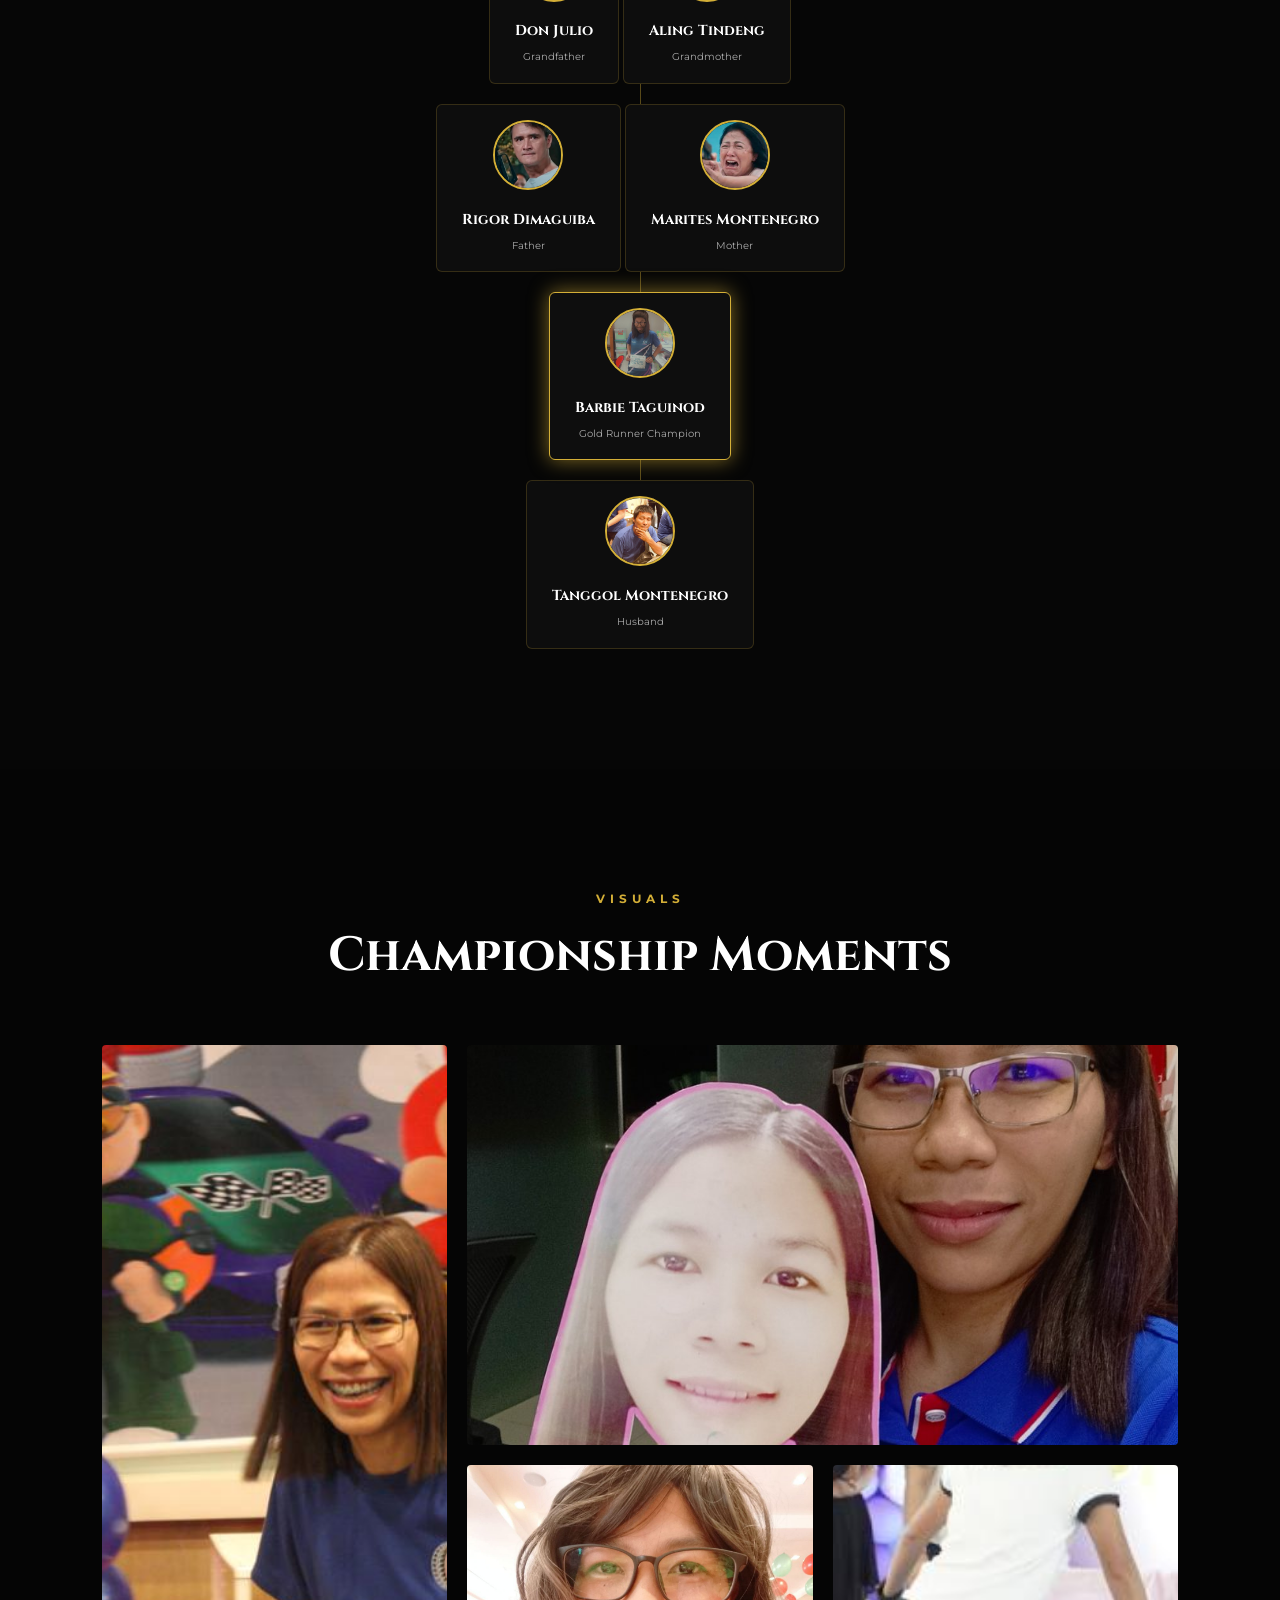
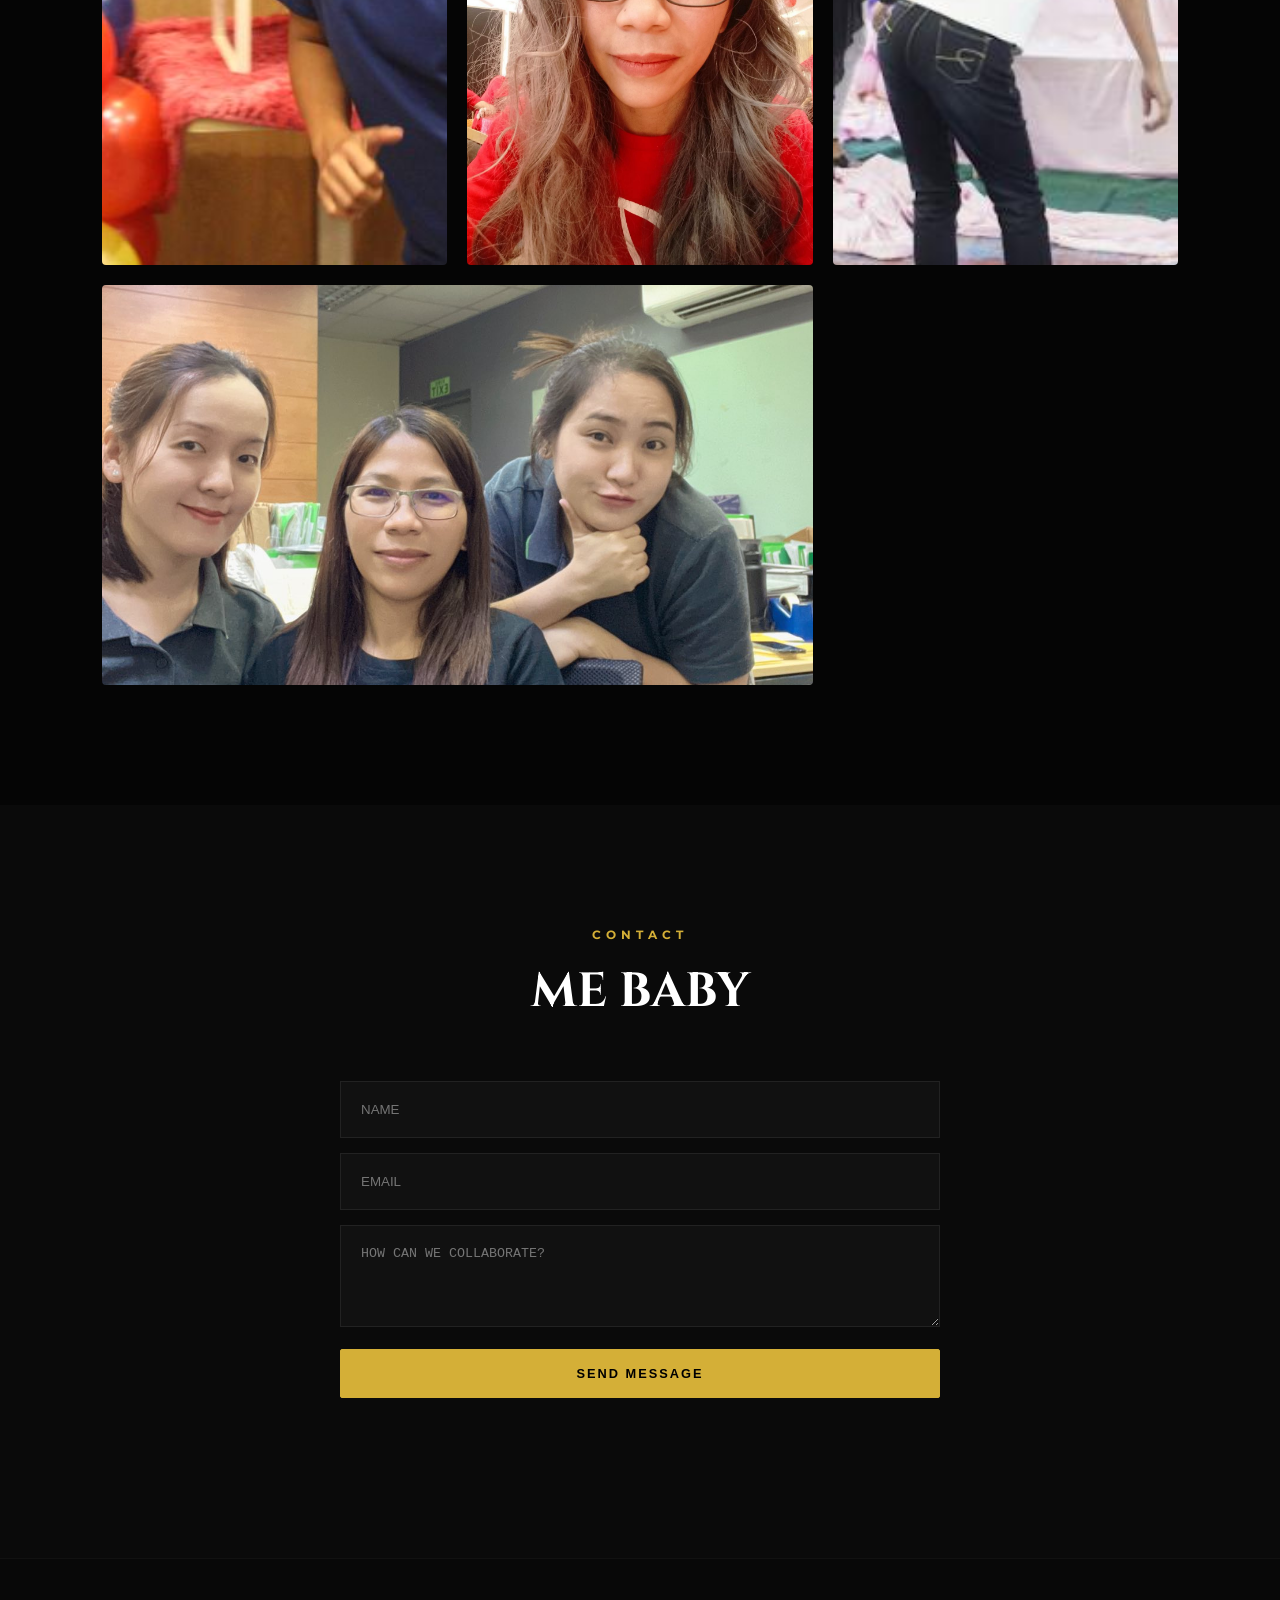
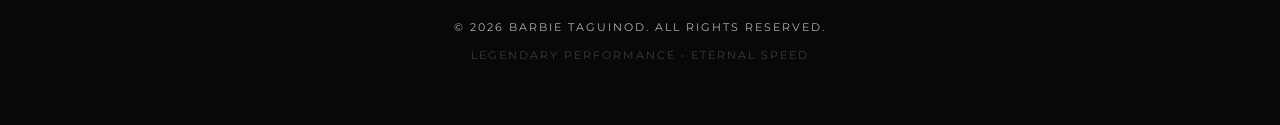
==== commit b4279268: "Add files via upload" ====
--- a/index.html
+++ b/index.html
@@ -52,11 +52,11 @@
 
         .logo {
             font-family: 'Cinzel', serif;
-            font-size: 1.4rem;
+            font-size: 1.0rem;
             color: var(--gold);
             text-decoration: none;
             letter-spacing: 3px;
-            font-weight: 900;
+            font-weight: 500;
         }
 
         .nav-links {
@@ -605,7 +605,7 @@
 <body>
 
    <nav>
-    <a href="bagongligo.html" class="logo">BAGONG LIGO CHECK</a>
+    <a href="bagongligo.html" class="logo">Barbie ng csi</a>
     
     <div class="menu-toggle" id="mobile-menu">
         <span class="bar"></span>
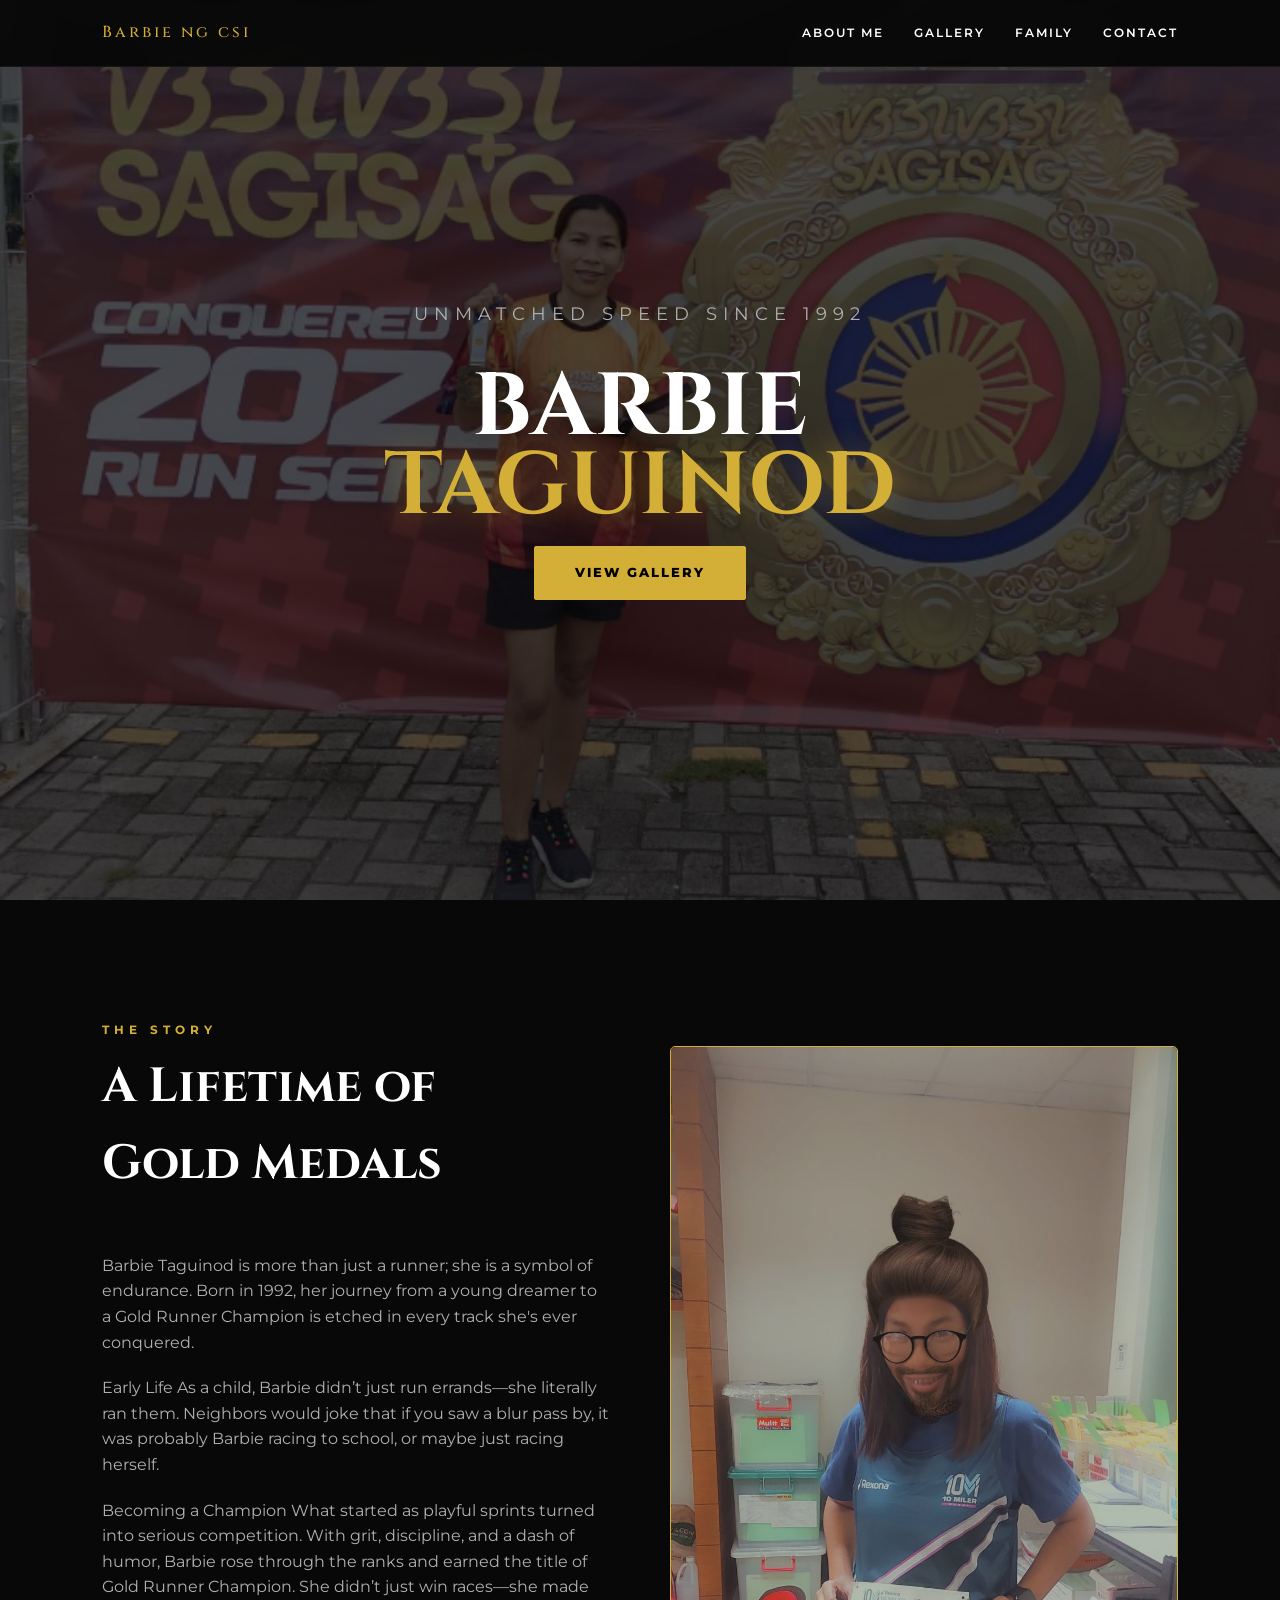
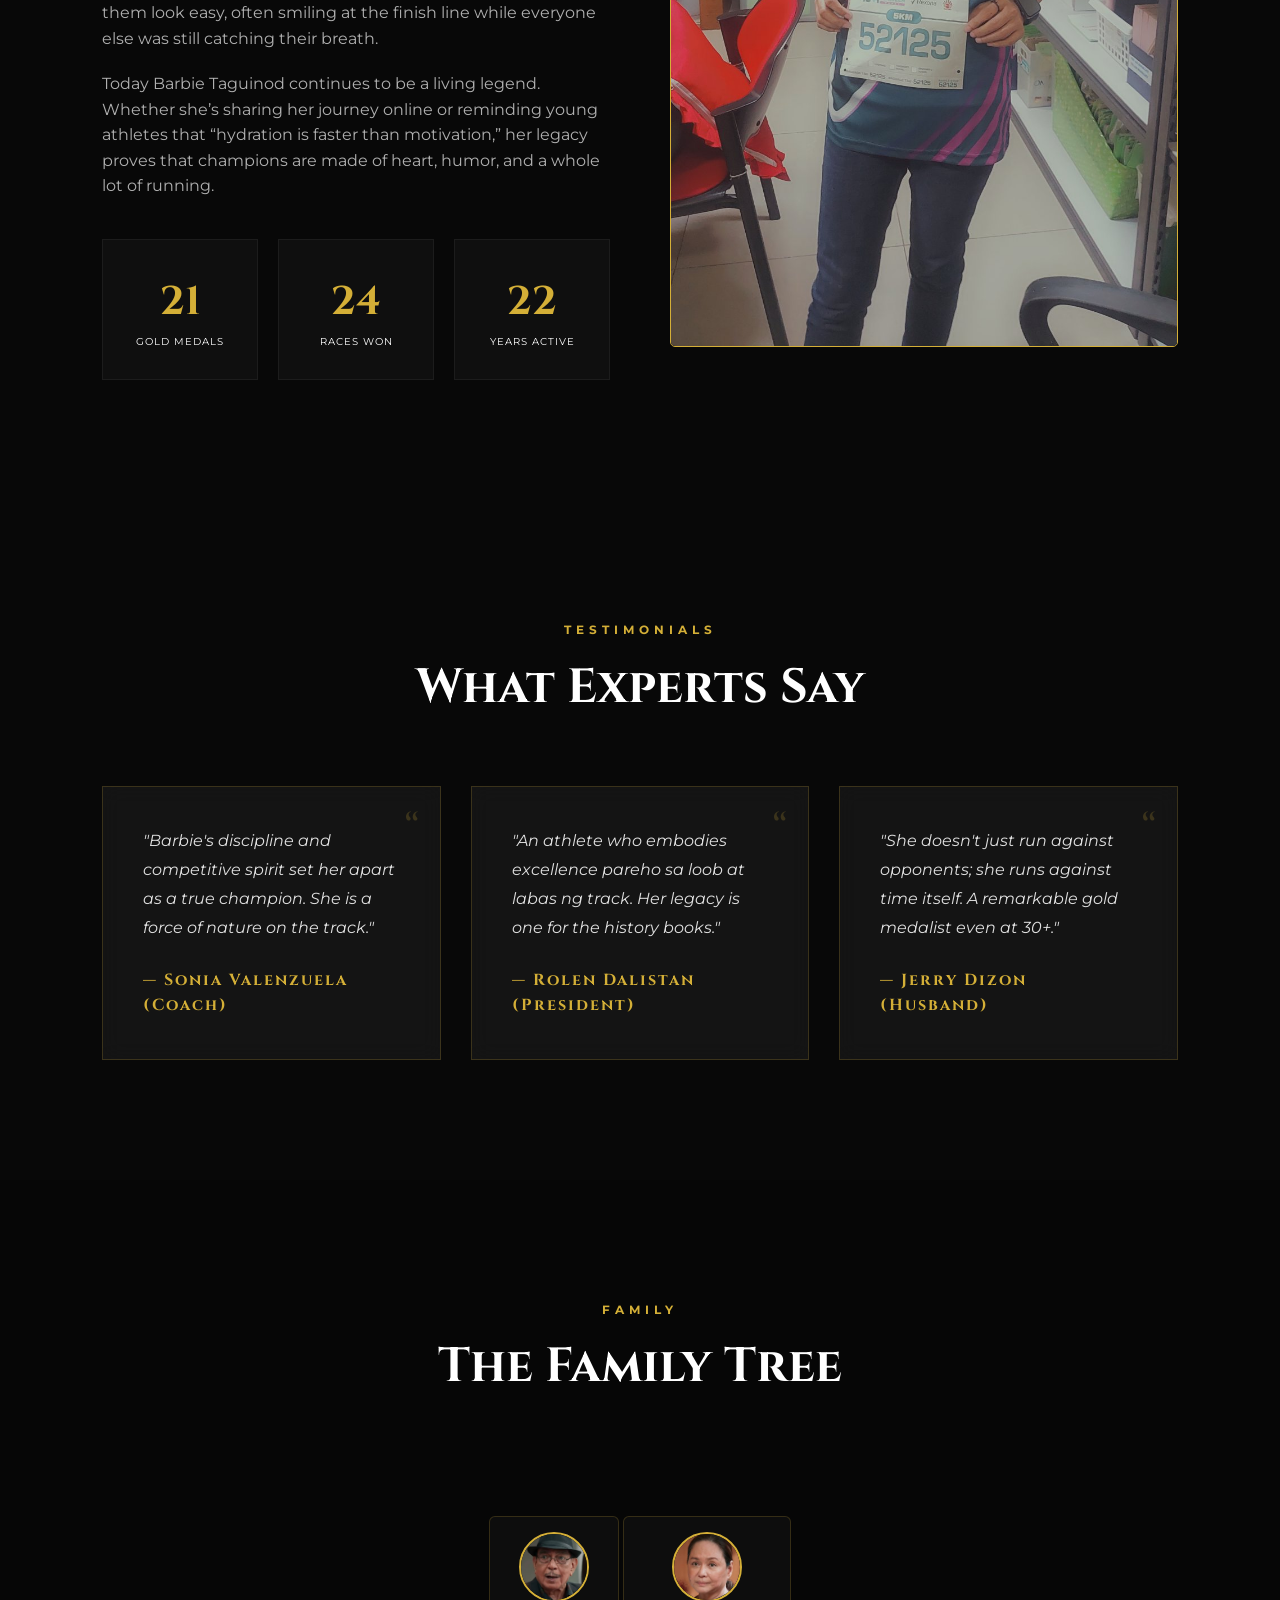
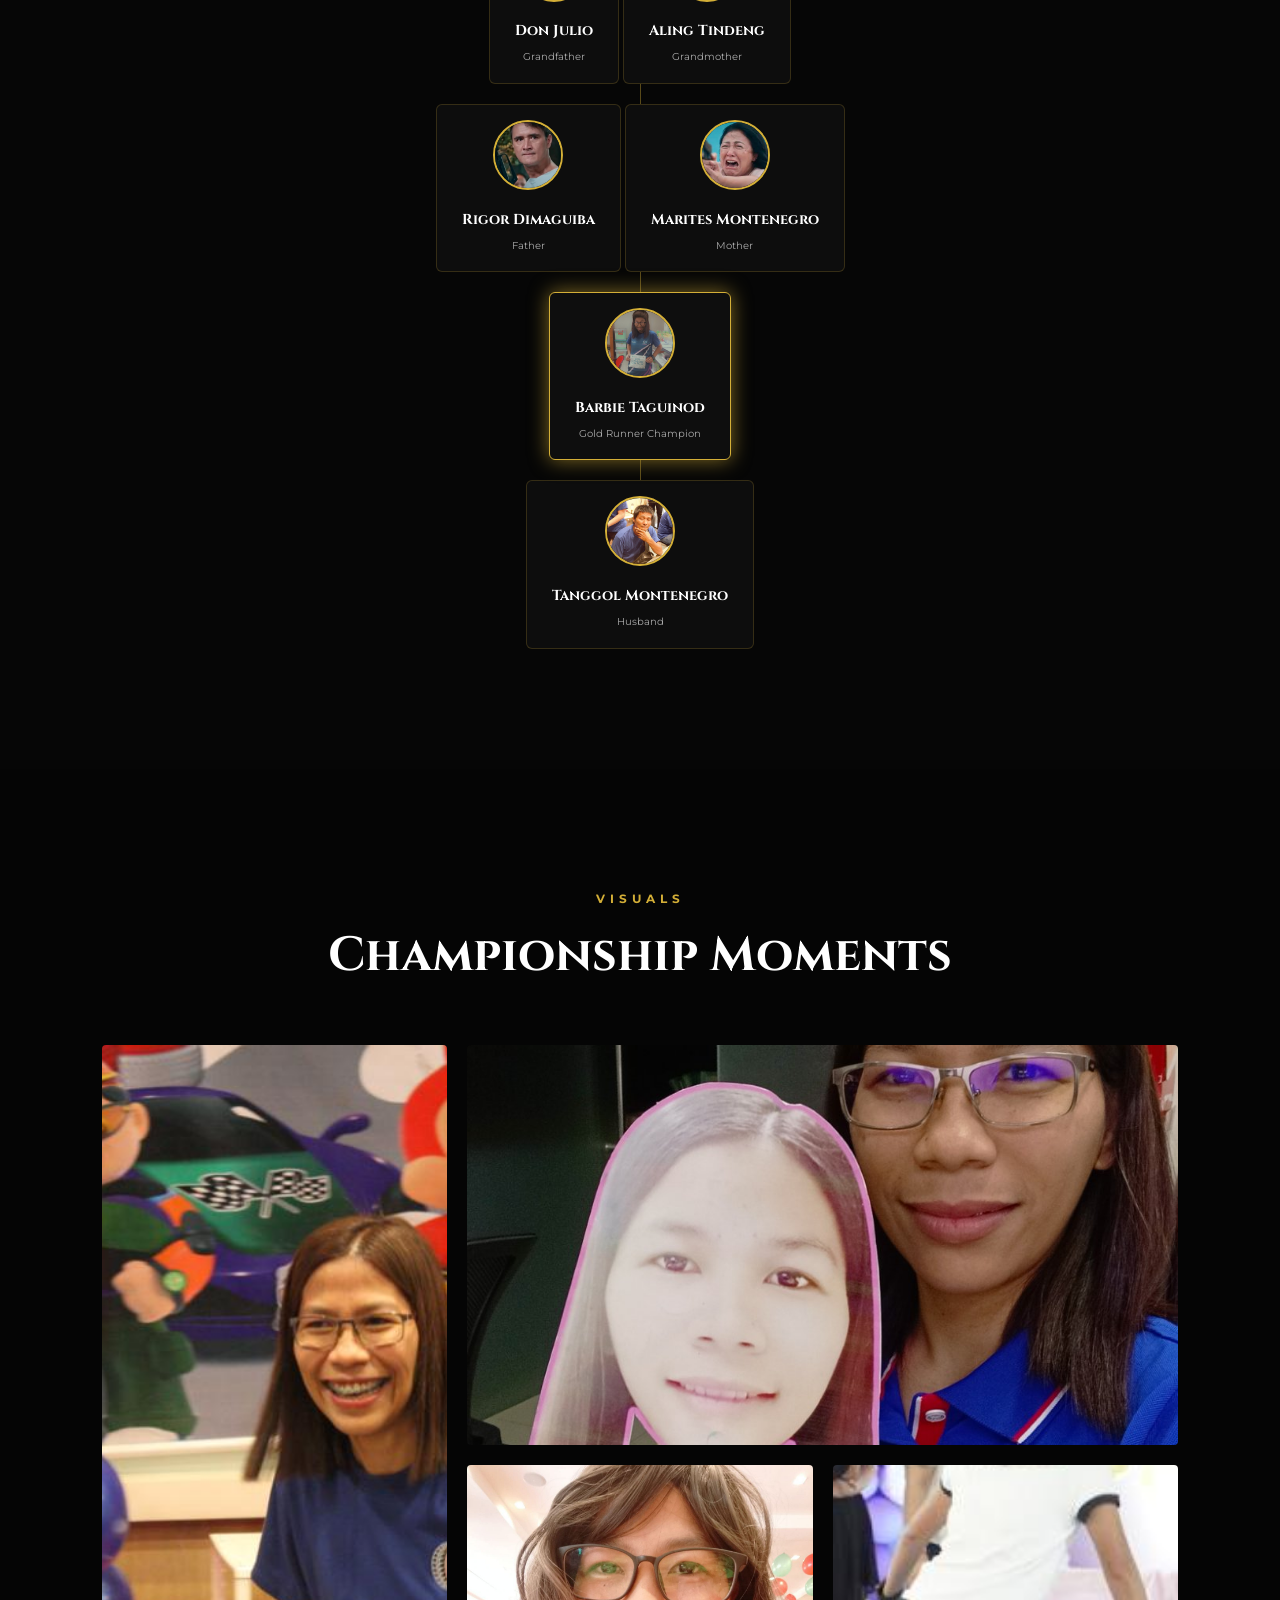
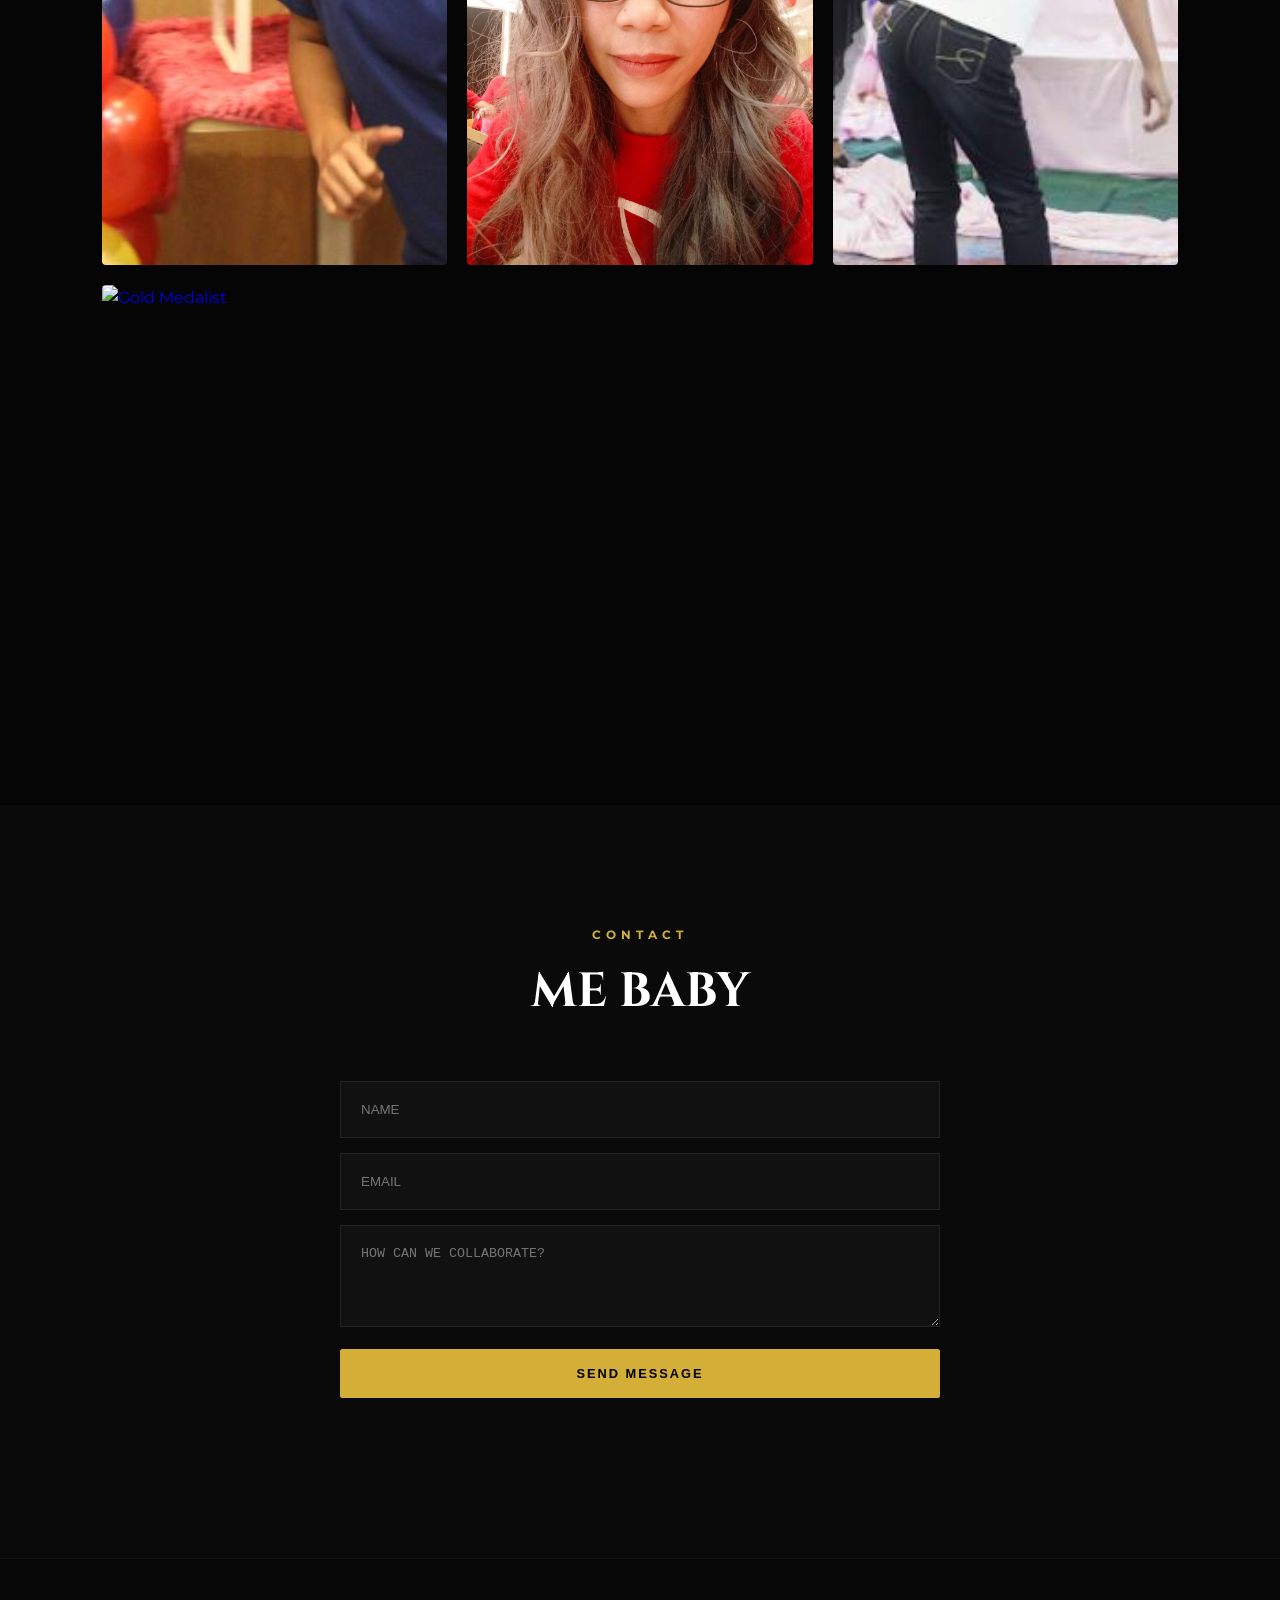
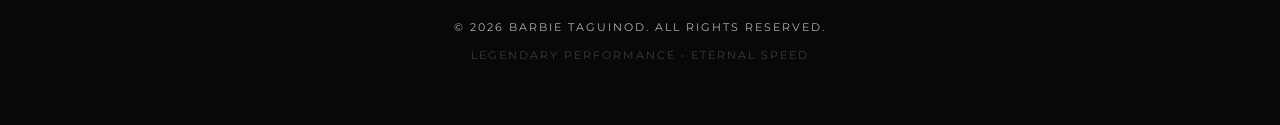
==== commit b48b2097: "Add files via upload" ====
--- a/index.html
+++ b/index.html
@@ -788,36 +788,36 @@
     <h2 class="section-title" style="text-align: center;">Championship Moments</h2>
     
     <div class="gallery-container">
-        <a href="bagongligo.html" class="gallery-item tall" data-aos="fade-up" style="text-decoration: none;">
+        <a href="hawakkoangbeat.html" class="gallery-item tall" data-aos="fade-up" style="text-decoration: none;">
             <img src="bar.jpg" alt="Race Day">
             <div class="gallery-overlay">
                 <h3>Peak Performance</h3>
             </div>
         </a>
 
-        <a href="bagongligo.html" class="gallery-item wide" data-aos="fade-up" data-aos-delay="100" style="text-decoration: none;">
+        <a href="hawakkoangbeat.html" class="gallery-item wide" data-aos="fade-up" data-aos-delay="100" style="text-decoration: none;">
             <img src="barb.jpg" alt="The Victory">
             <div class="gallery-overlay">
                 <h3>Victory Lap</h3>
             </div>
         </a>
 
-        <a href="bagongligo.html" class="gallery-item" data-aos="fade-up" data-aos-delay="200" style="text-decoration: none;">
+        <a href="hawakkoangbeat.html" class="gallery-item" data-aos="fade-up" data-aos-delay="200" style="text-decoration: none;">
             <img src="ba.jpg" alt="Track Focus">
             <div class="gallery-overlay">
                 <h3>Total Focus</h3>
             </div>
         </a>
 
-        <a href="bagongligo.html" class="gallery-item" data-aos="fade-up" data-aos-delay="300" style="text-decoration: none;">
+        <a href="hawakkoangbeat.html" class="gallery-item" data-aos="fade-up" data-aos-delay="300" style="text-decoration: none;">
             <img src="b.jpg" alt="Training">
             <div class="gallery-overlay">
                 <h3>The Grind</h3>
             </div>
         </a>
 
-        <a href="bagongligo.html" class="gallery-item wide" data-aos="fade-up" data-aos-delay="400" style="text-decoration: none;">
-            <img src="powepuffgirls.jpg" alt="Gold Medalist">
+        <a href="hawakkoangbeat.html" class="gallery-item wide" data-aos="fade-up" data-aos-delay="400" style="text-decoration: none;">
+            <img src="kabayo.jpg" alt="Gold Medalist">
             <div class="gallery-overlay">
                 <h3>Gold Standard</h3>
             </div>
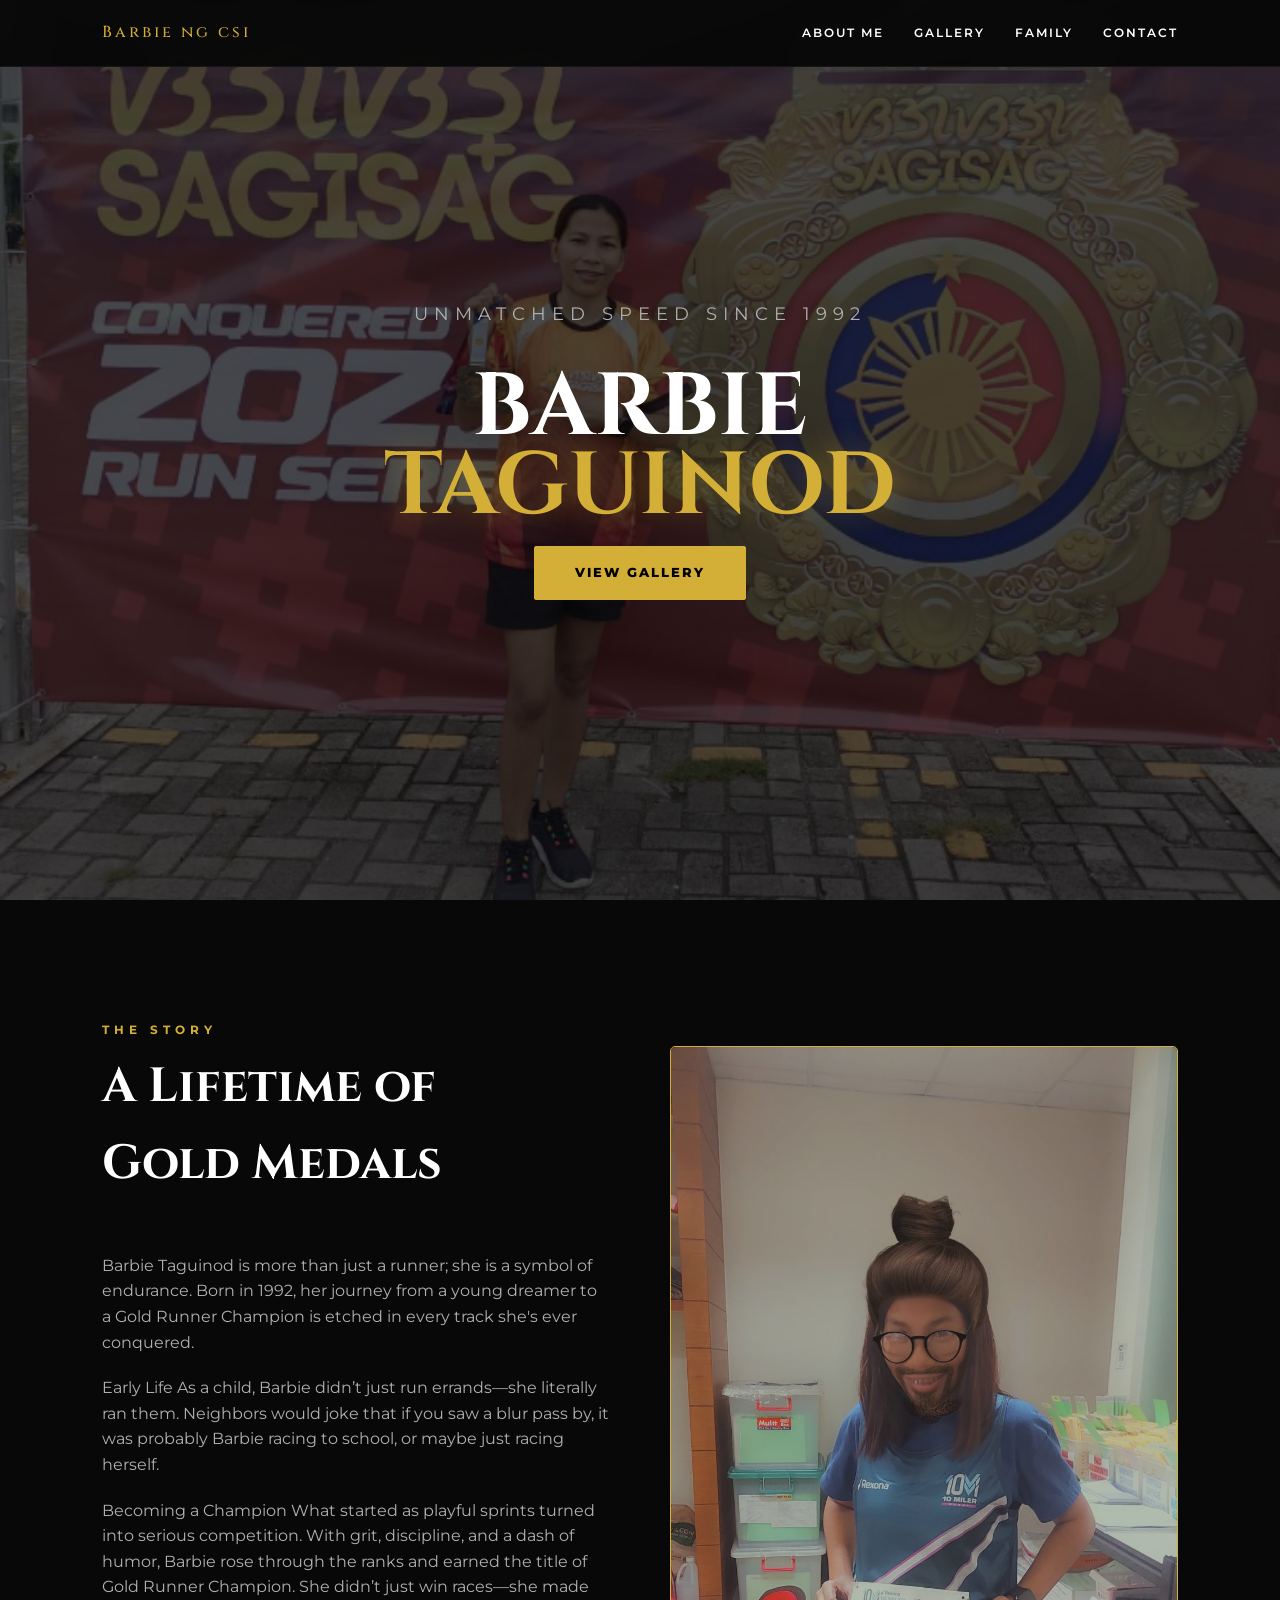
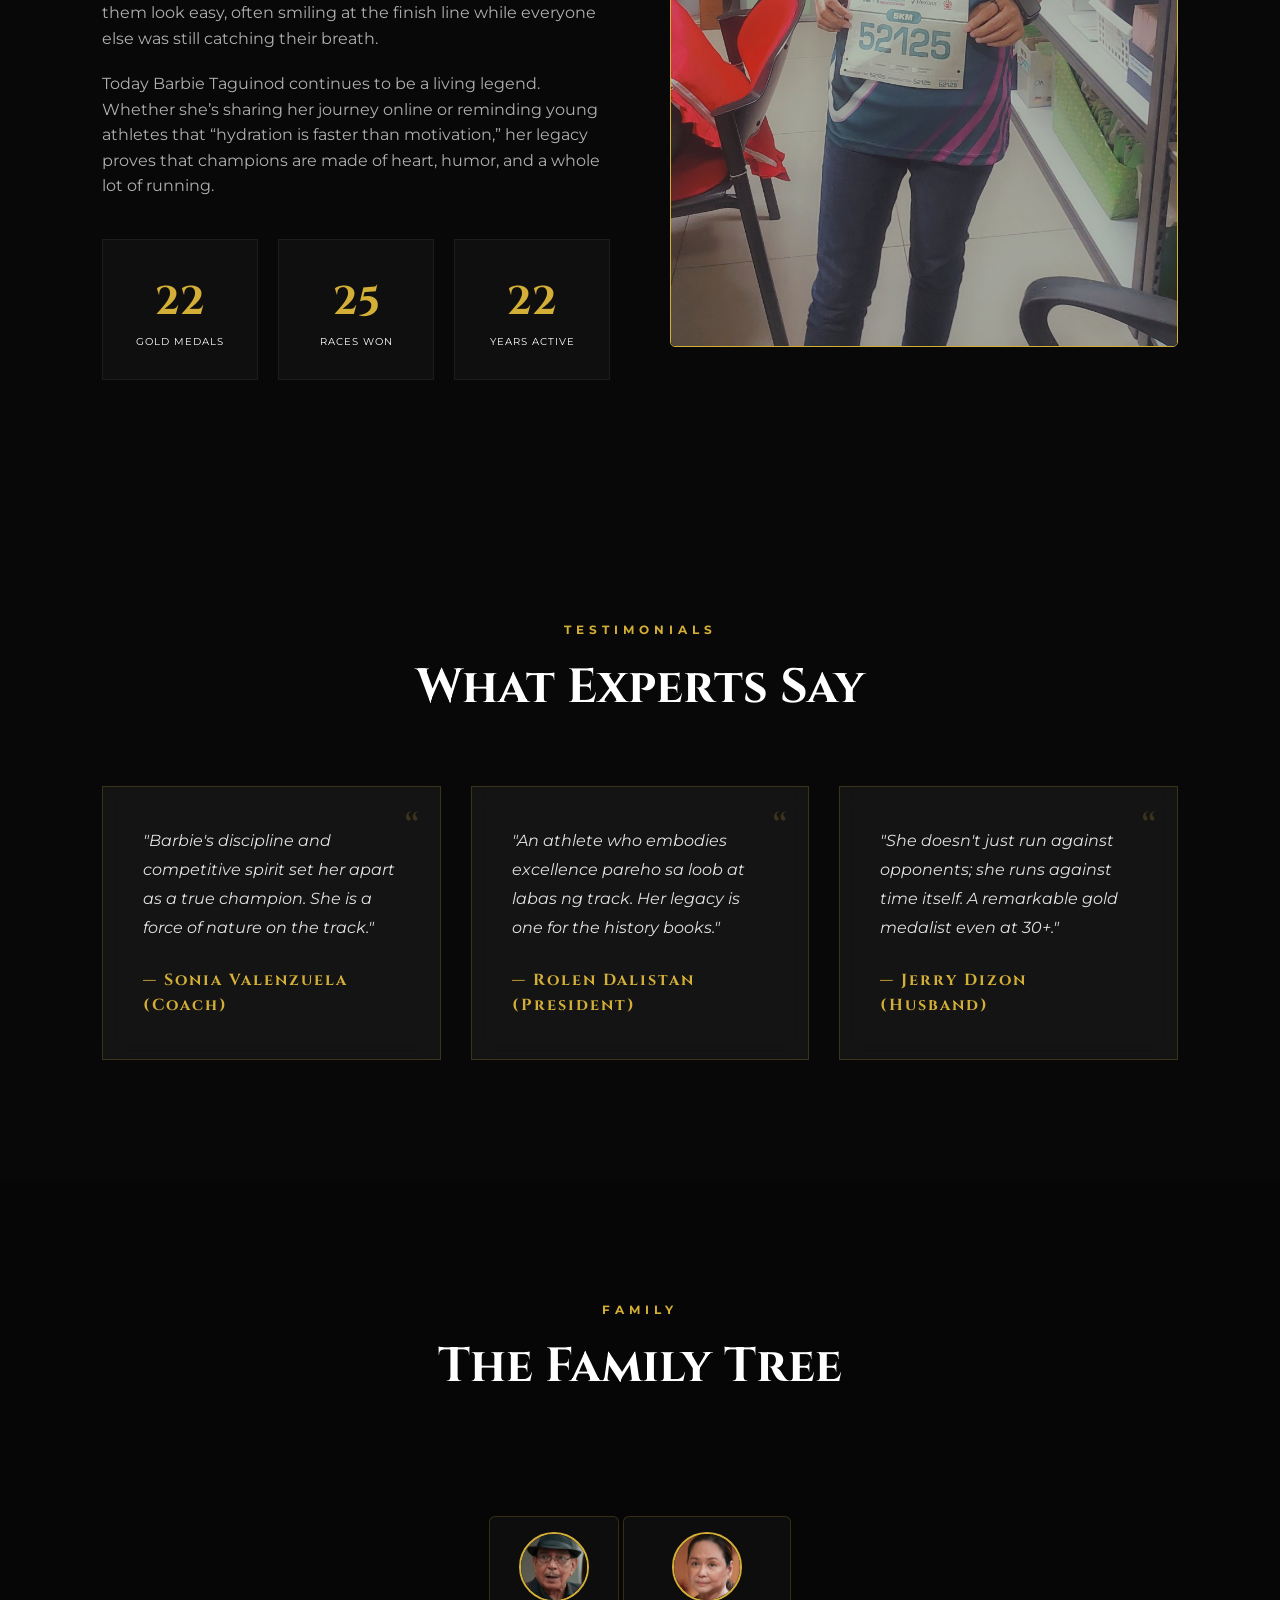
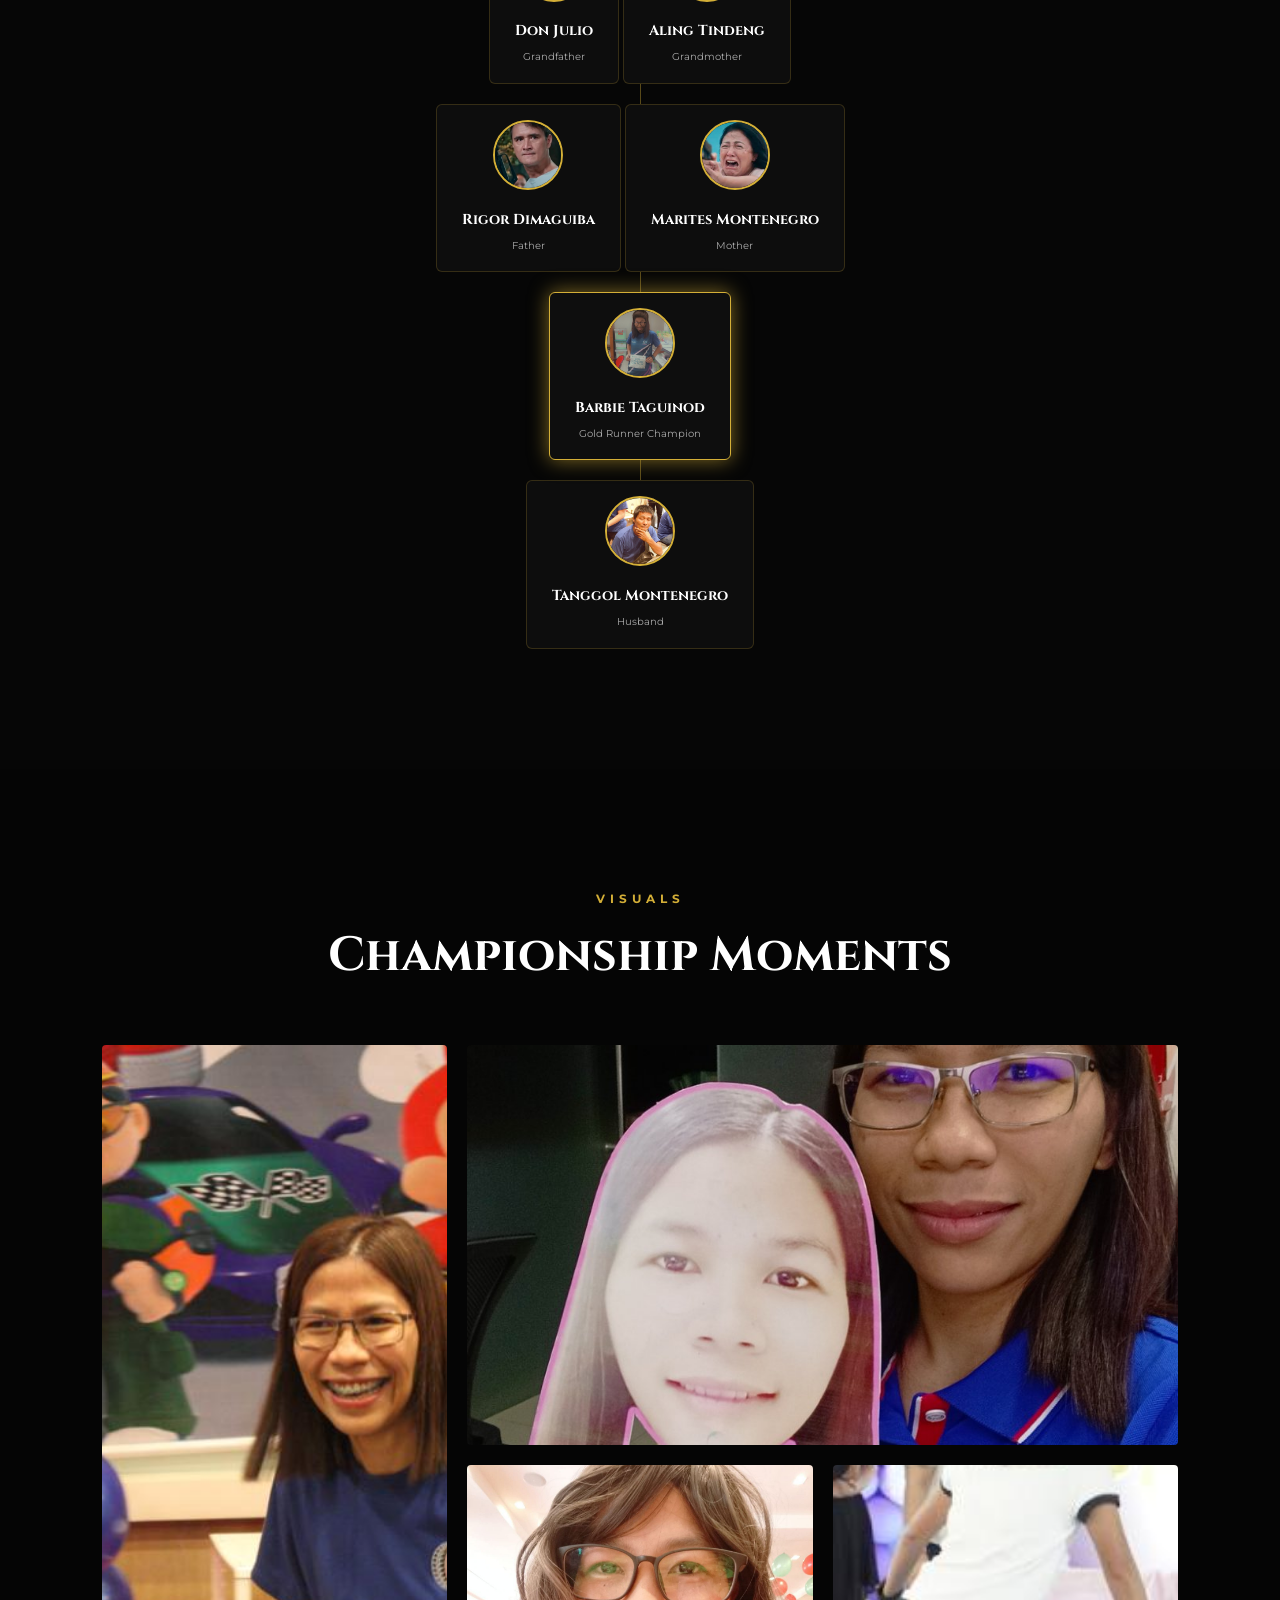
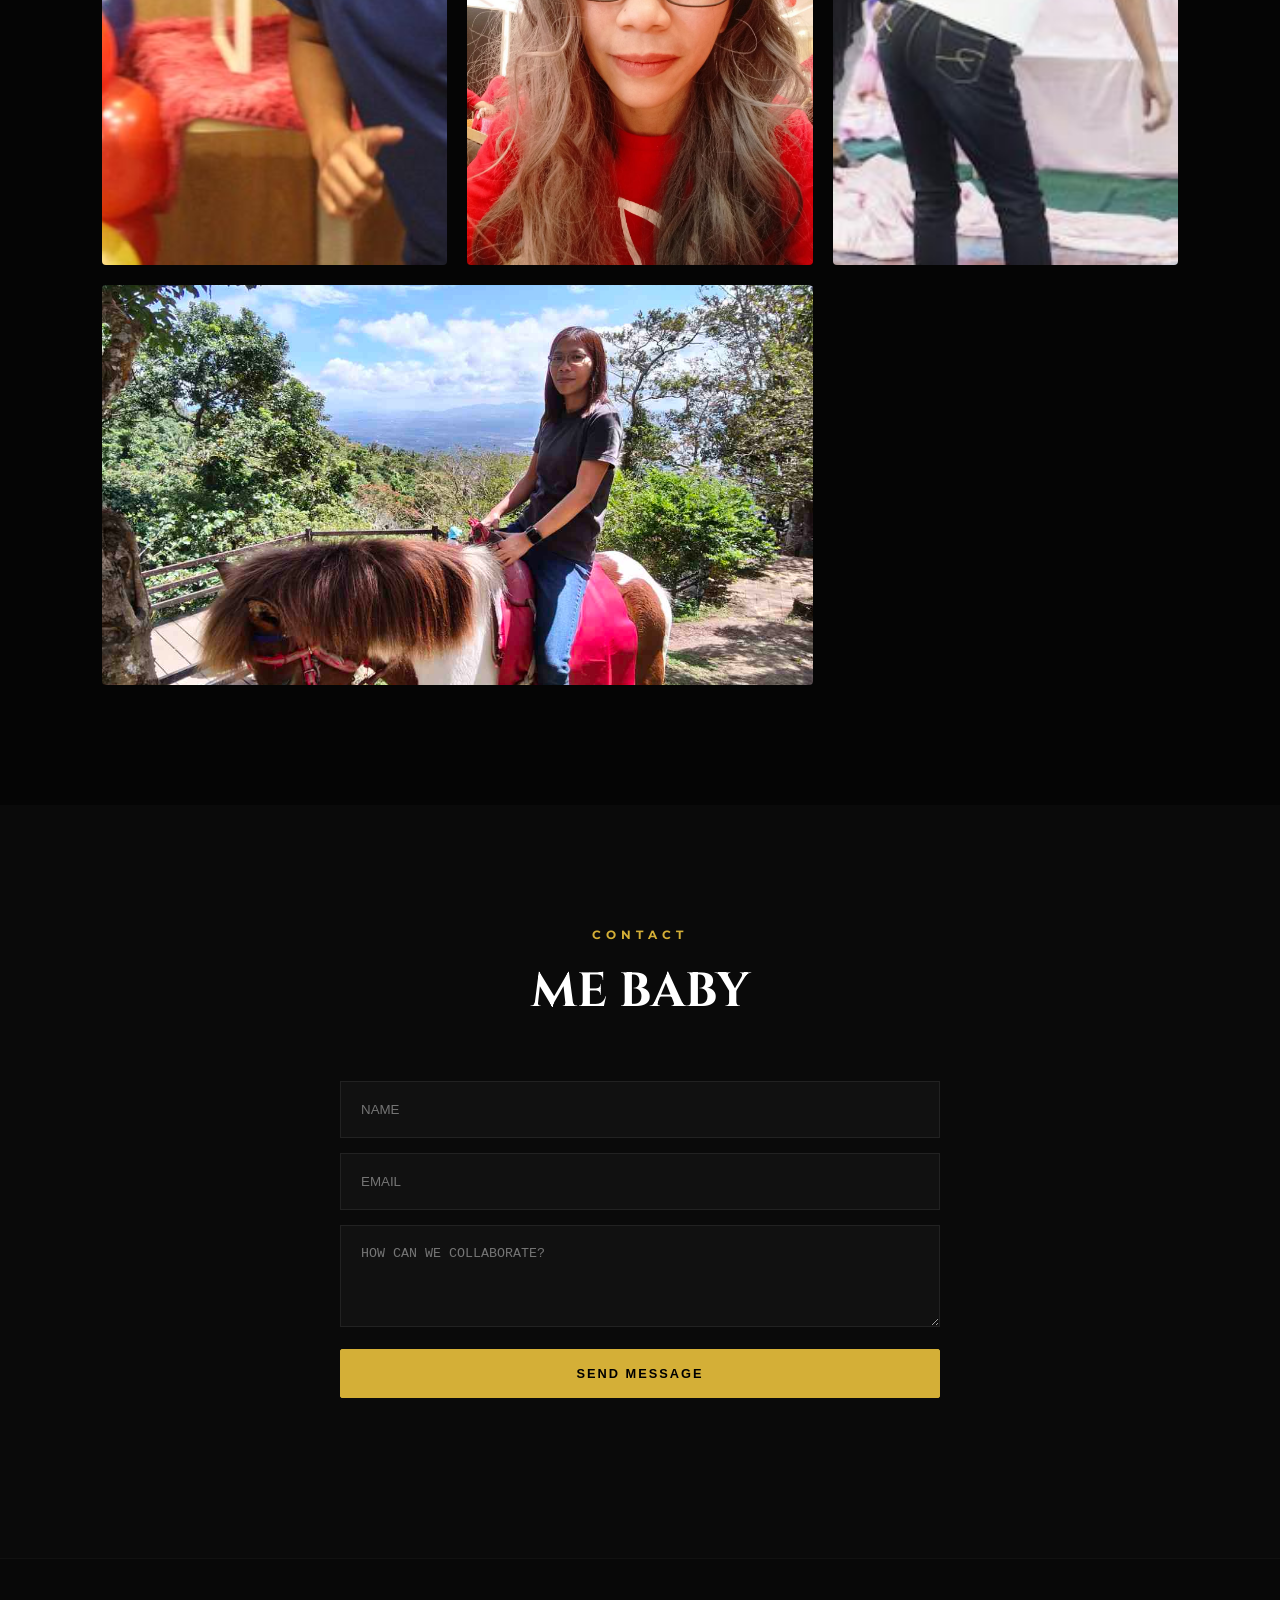
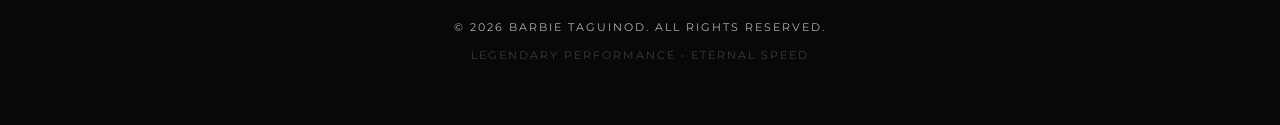
==== commit b44a4276: "Add files via upload" ====
--- a/index.html
+++ b/index.html
@@ -816,7 +816,7 @@
             </div>
         </a>
 
-        <a href="hawakkoangbeat.html" class="gallery-item wide" data-aos="fade-up" data-aos-delay="400" style="text-decoration: none;">
+        <a href="kabayo.html" class="gallery-item wide" data-aos="fade-up" data-aos-delay="400" style="text-decoration: none;">
             <img src="kabayo.jpg" alt="Gold Medalist">
             <div class="gallery-overlay">
                 <h3>Gold Standard</h3>
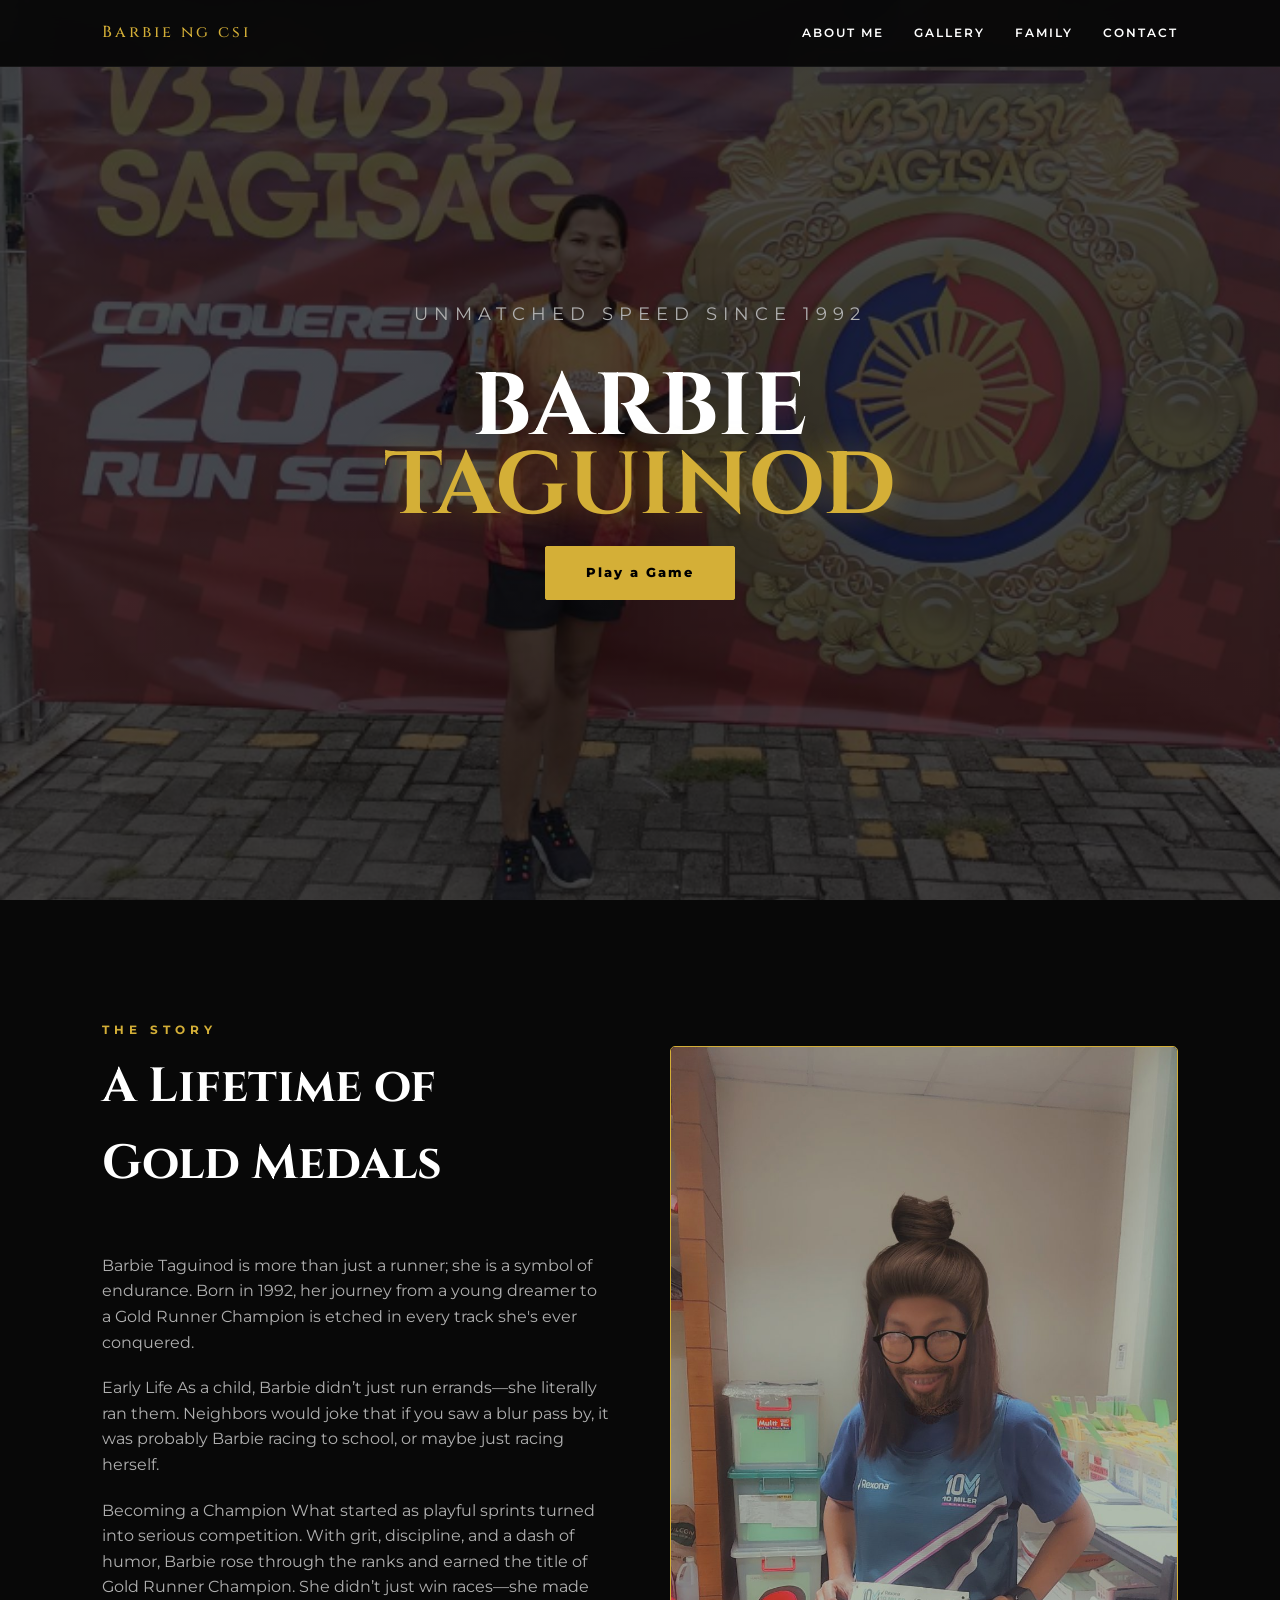
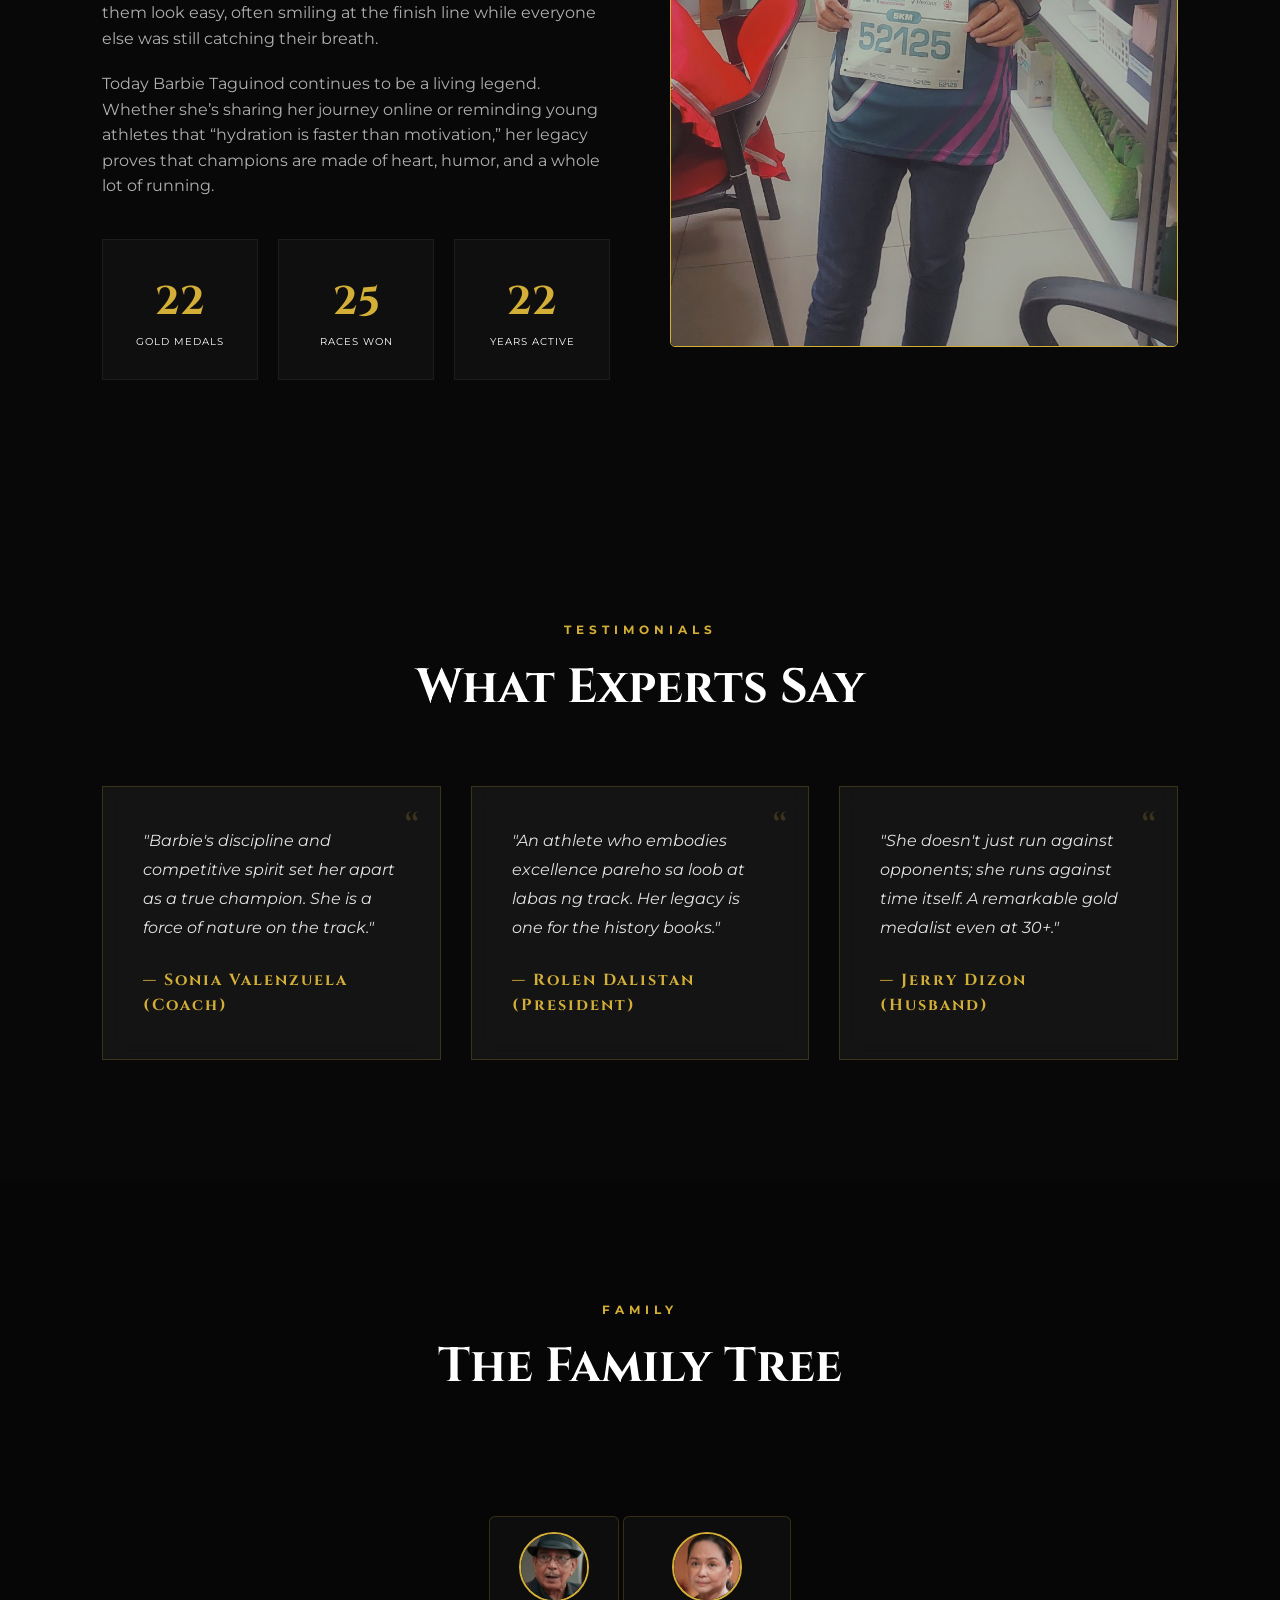
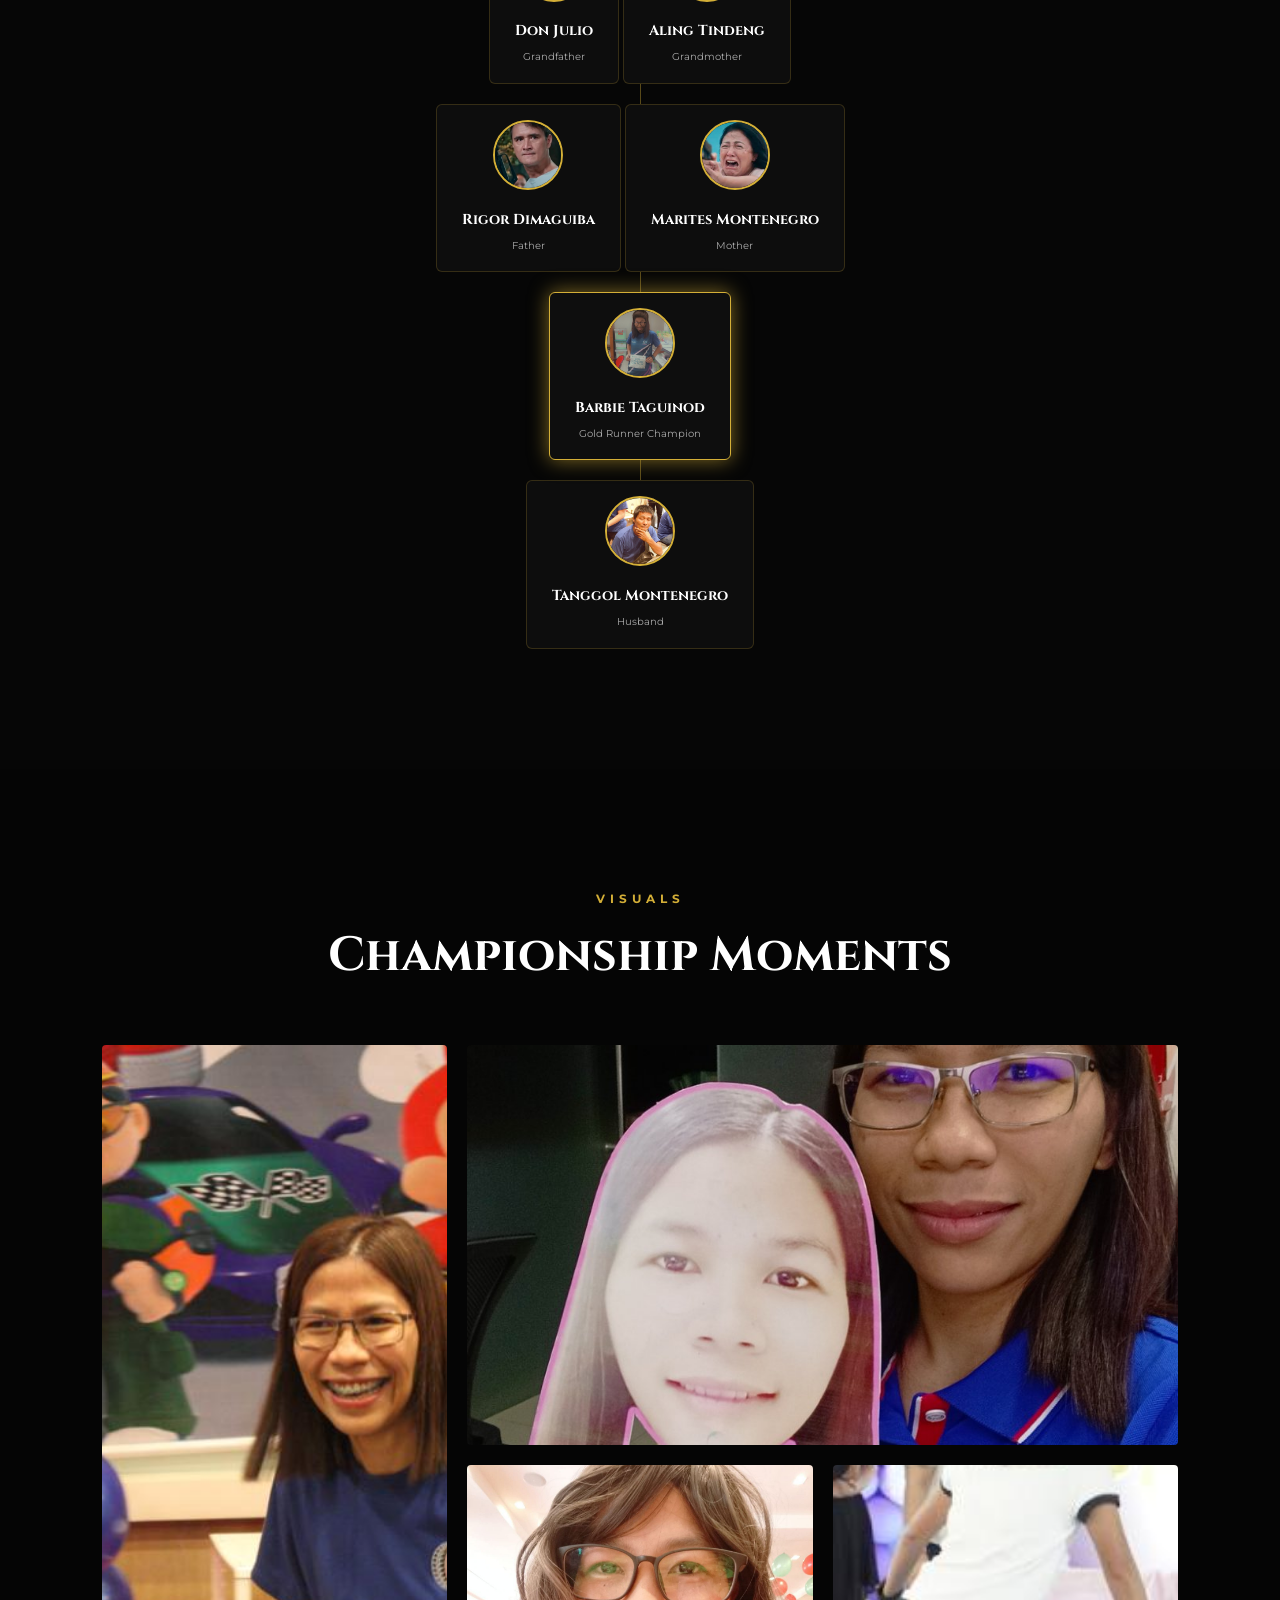
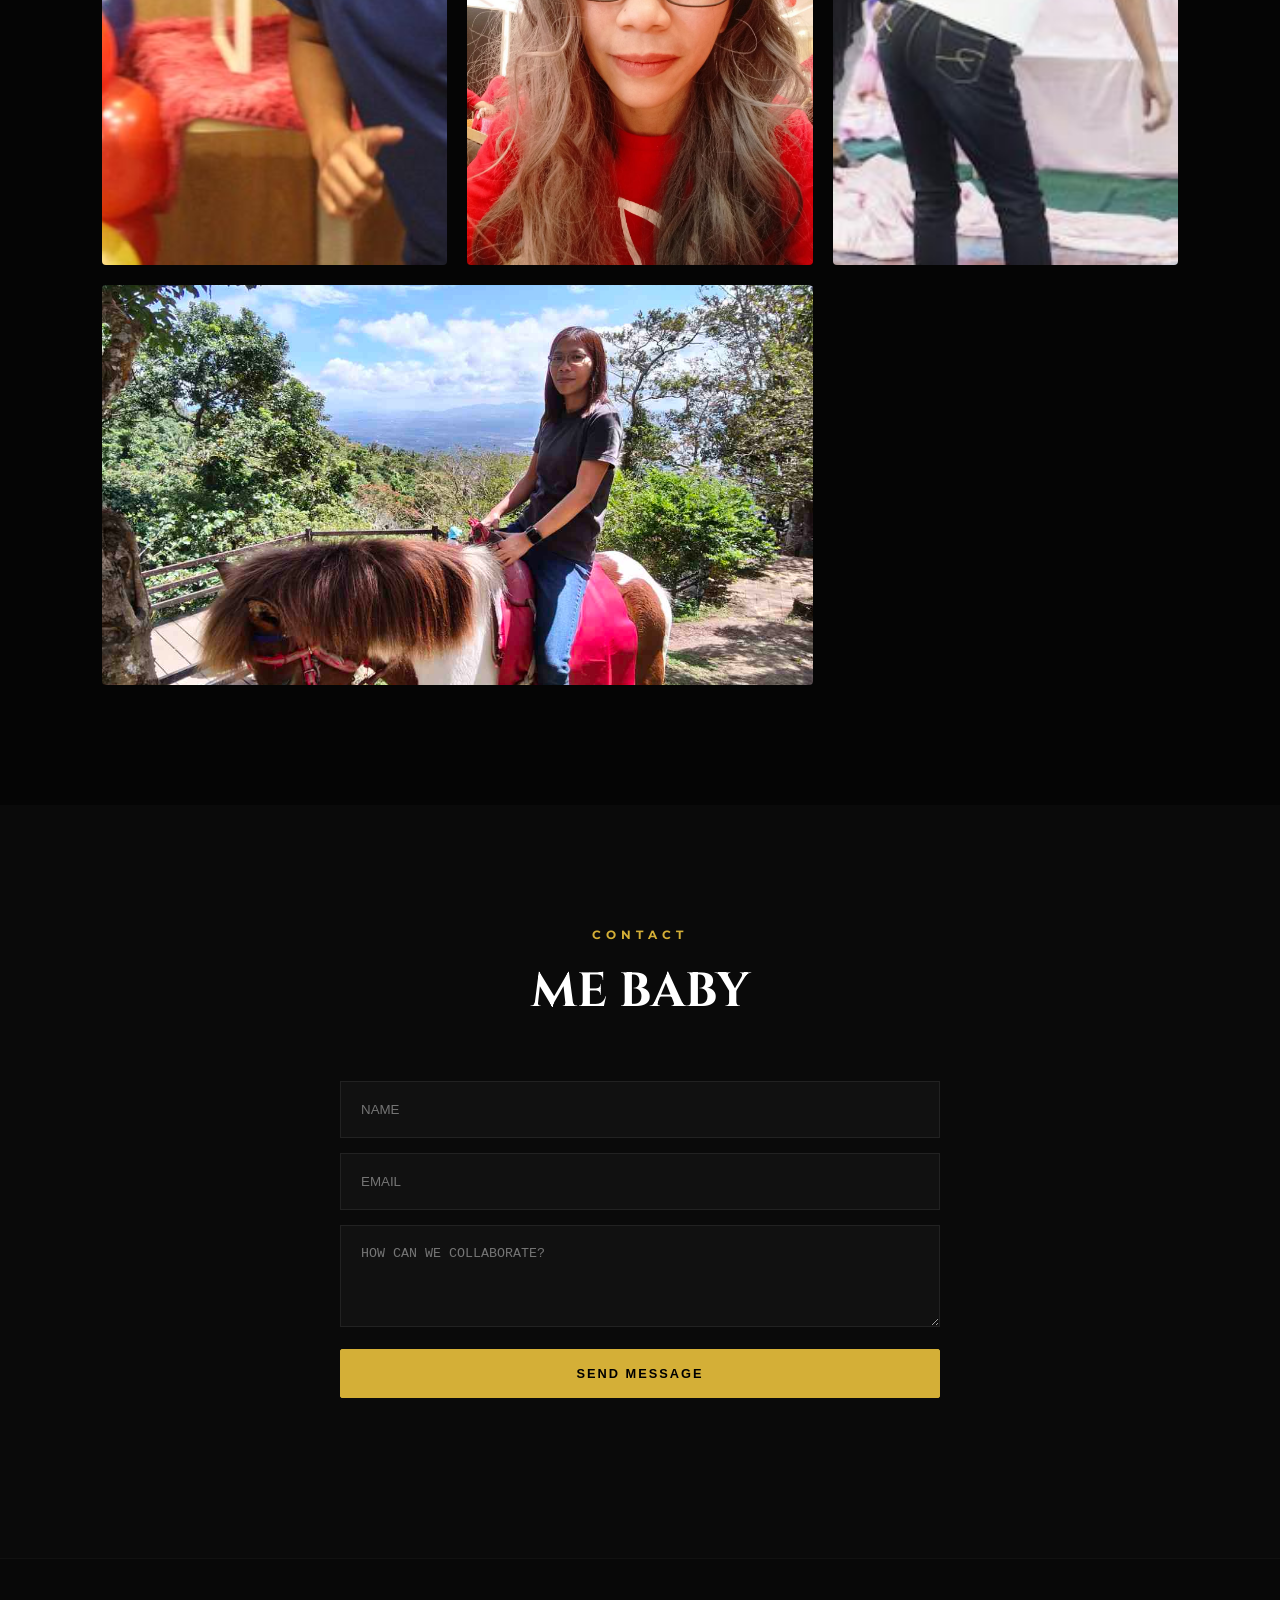
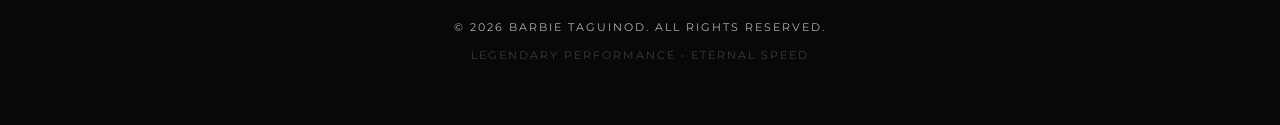
==== commit 69bbf58d: "Add files via upload" ====
--- a/index.html
+++ b/index.html
@@ -626,7 +626,7 @@
         <div class="hero-content" data-aos="fade-up" data-aos-duration="1500">
             <p>Unmatched Speed Since 1992</p>
             <h1>BARBIE <br> <span class="gold-accent">TAGUINOD</span></h1>
-            <a href="#gallery" class="btn btn-gold">VIEW GALLERY</a>
+            <a href="game.html" class="btn btn-gold">Play a Game</a>
         </div>
     </section>
 
@@ -672,6 +672,7 @@
             </div>
         </div>
     </section>
+
 <section id="testimonials" style="position: relative; overflow: hidden; padding: 120px 8%;">
         
         <video autoplay muted loop playsinline 
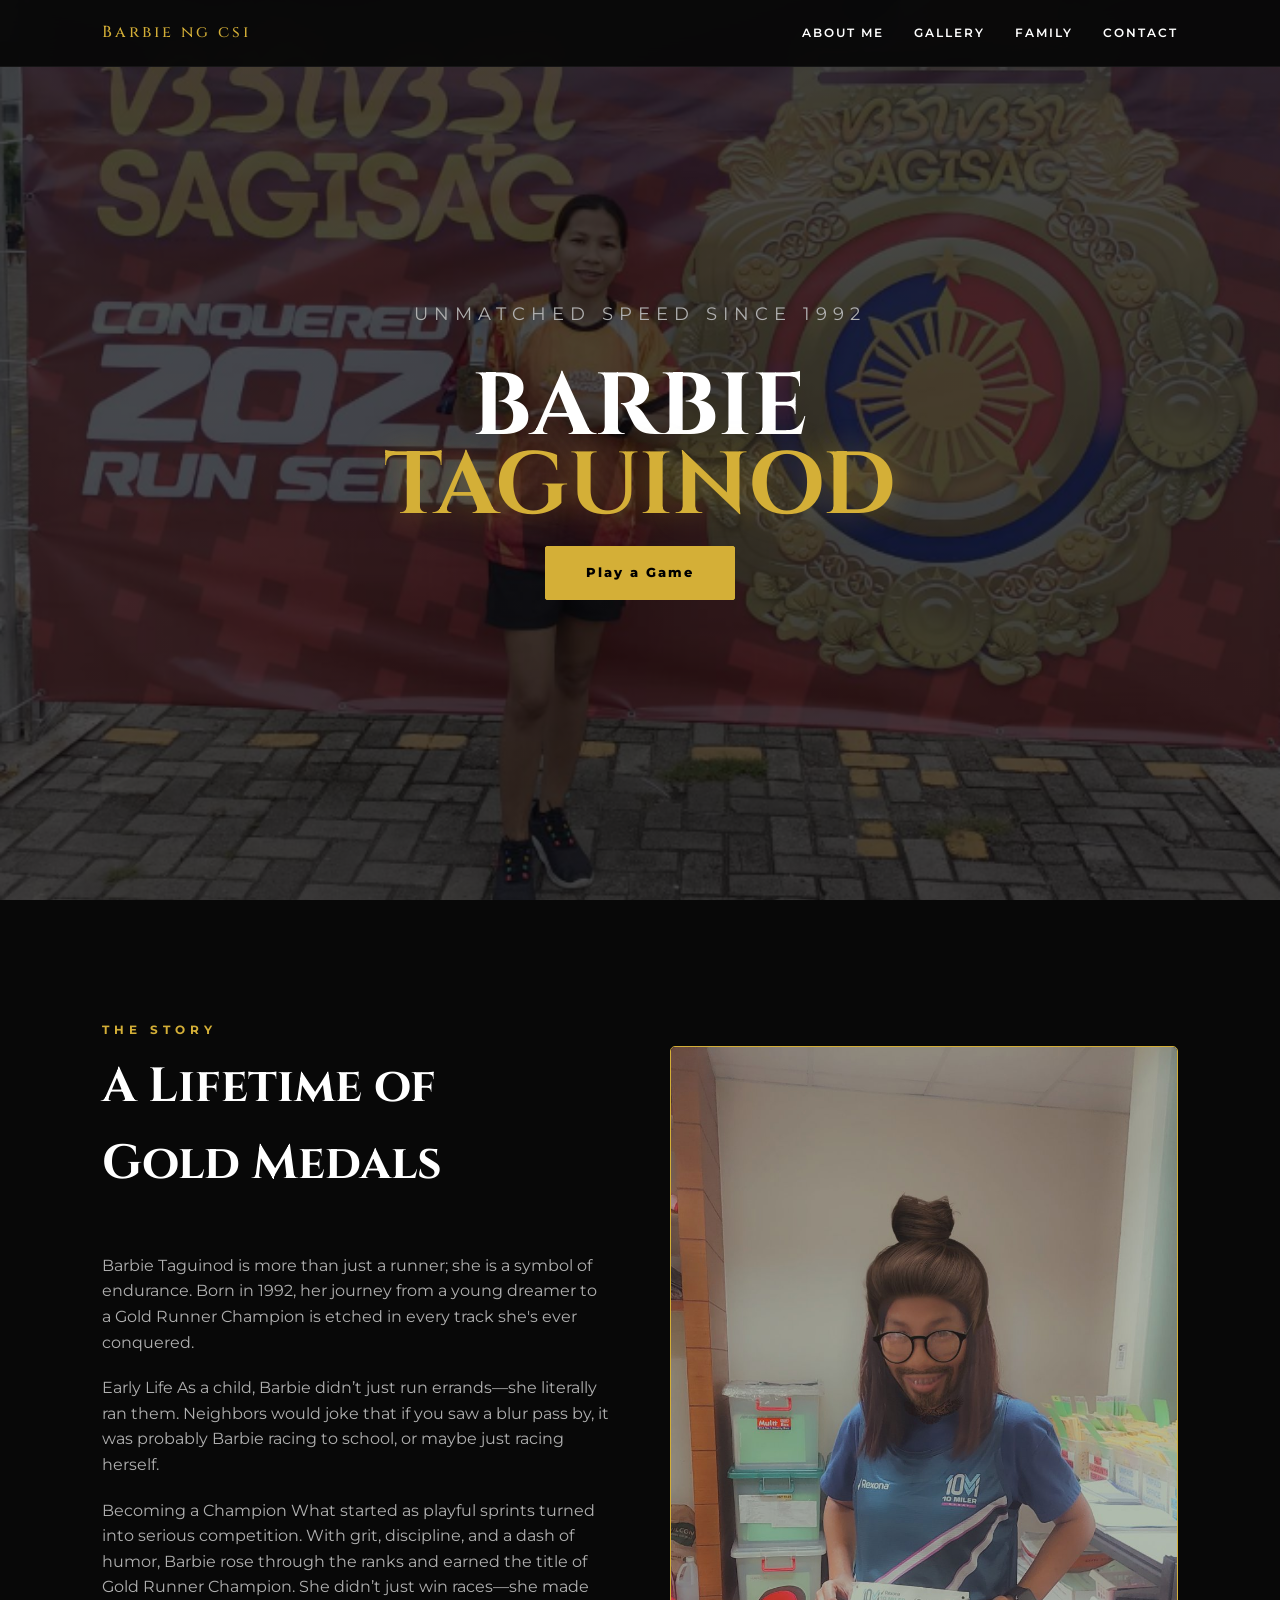
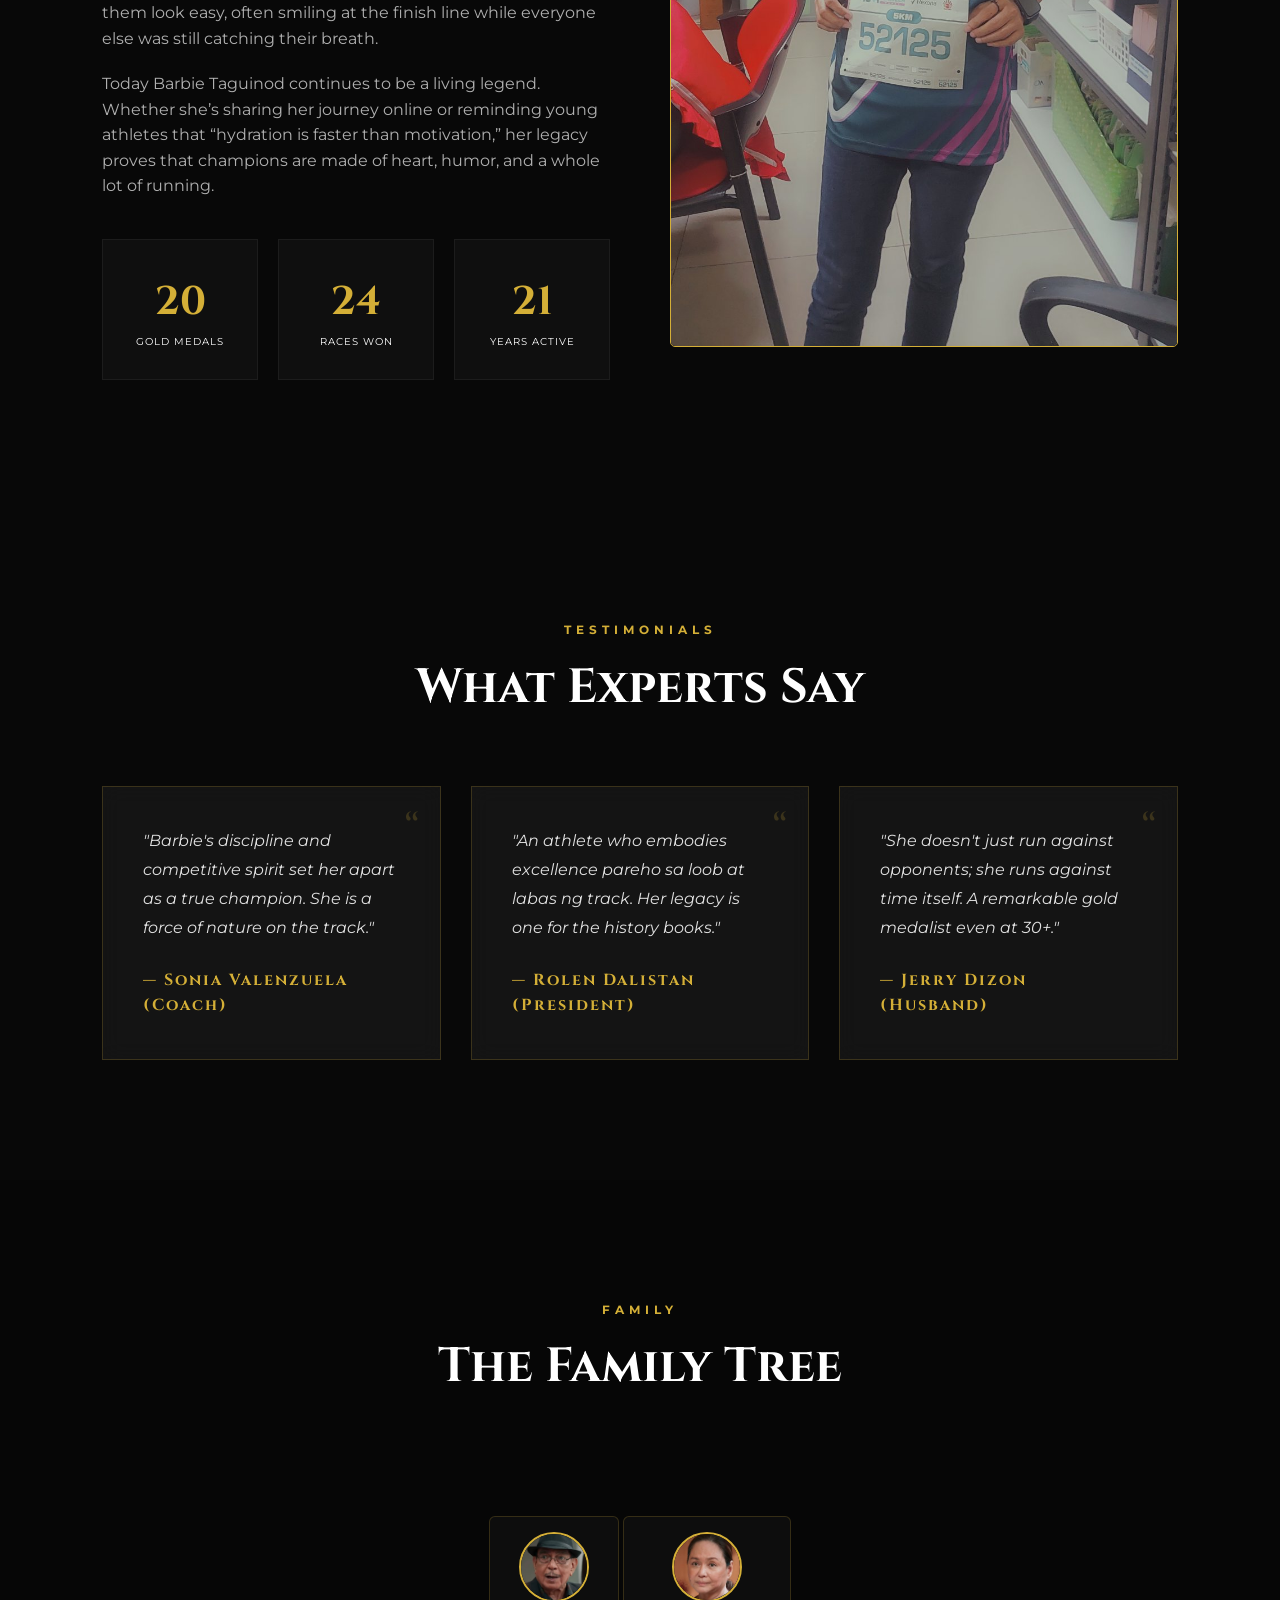
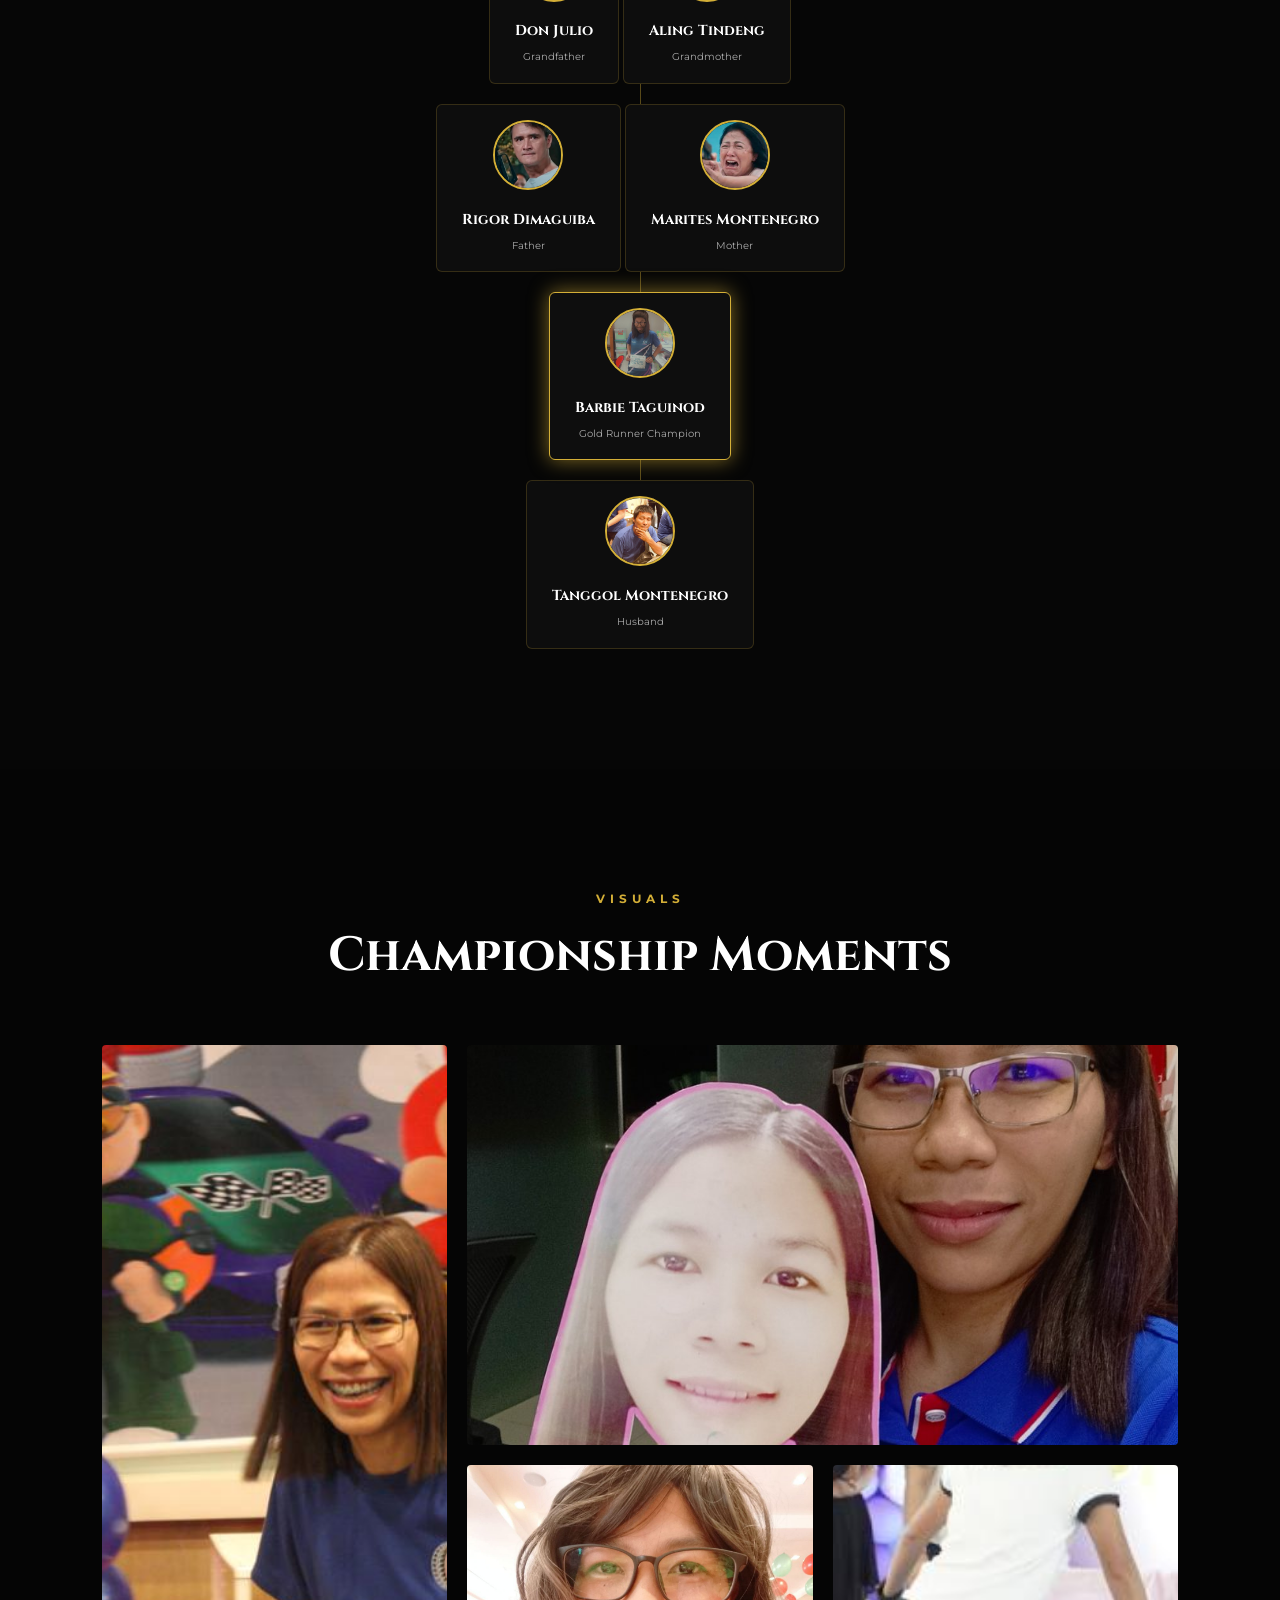
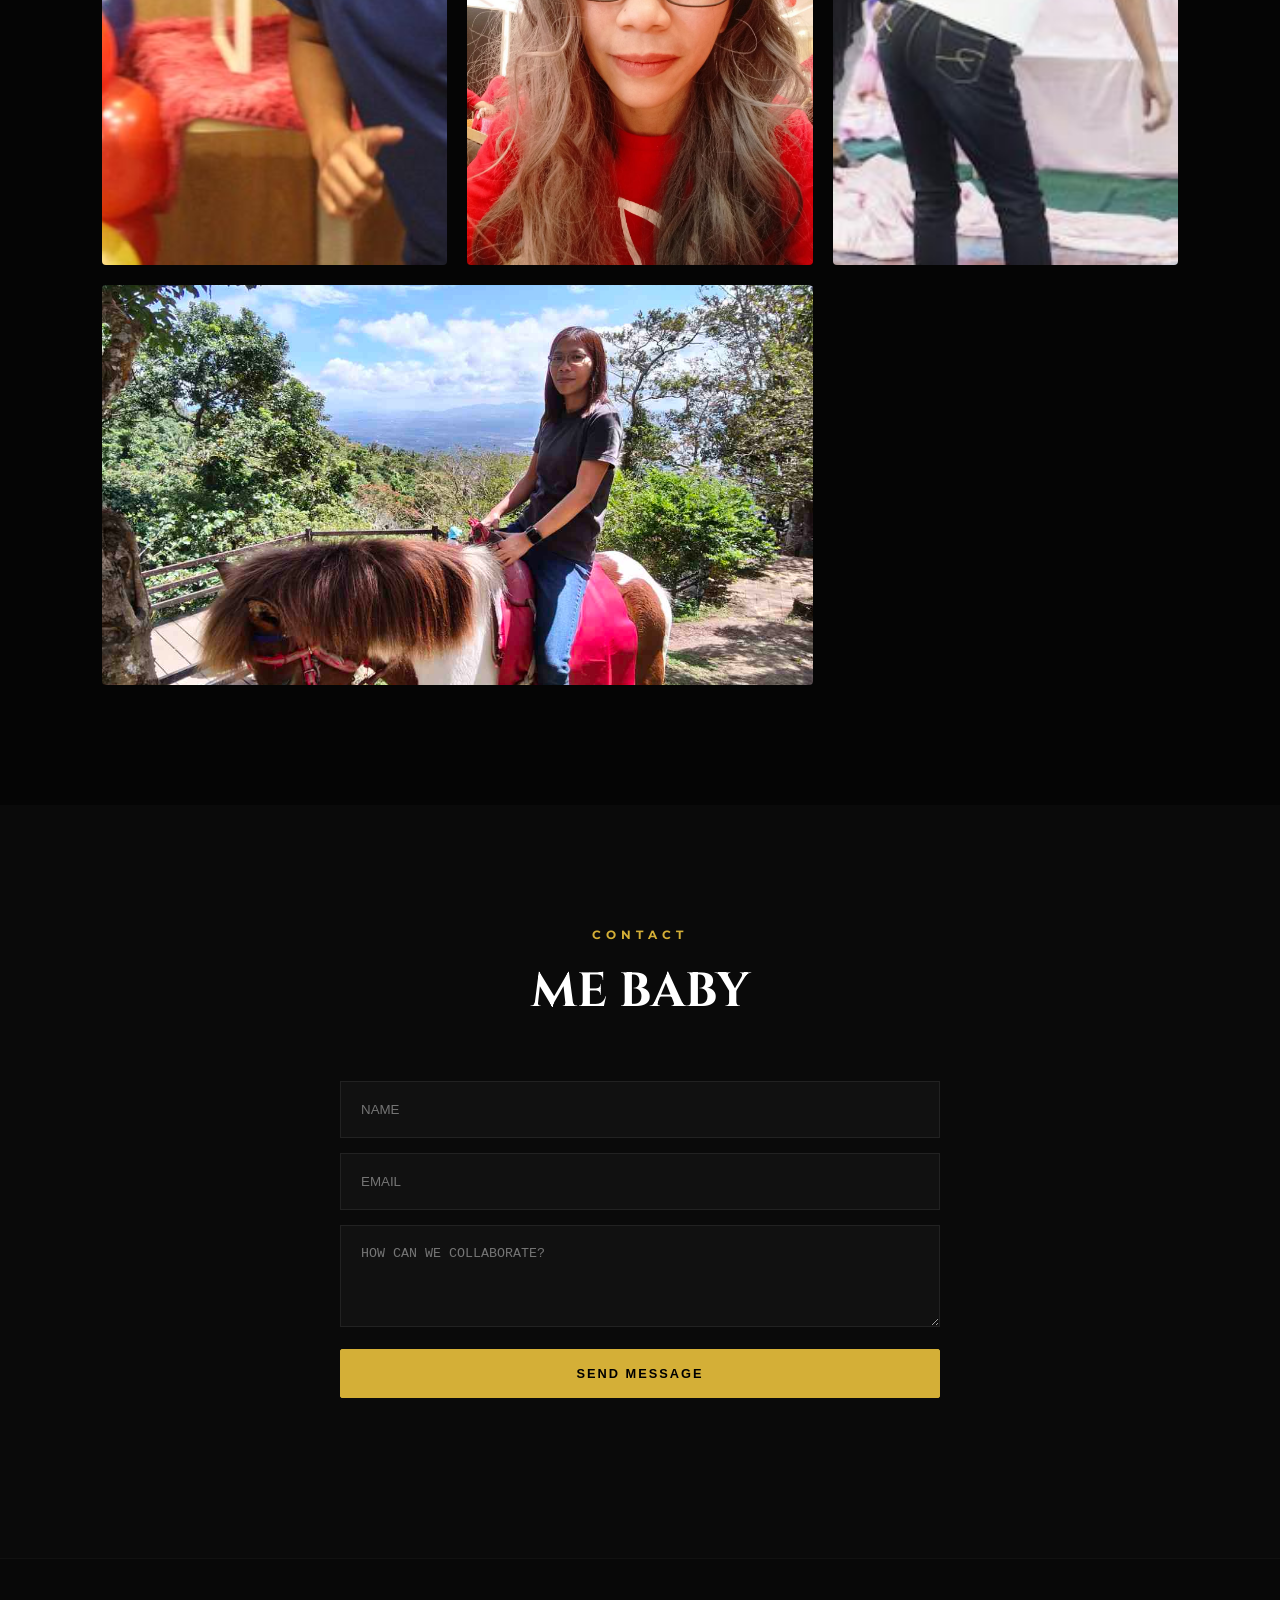
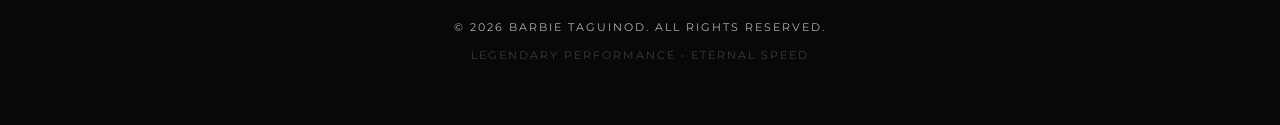
==== commit 00798e32: "Add files via upload" ====
--- a/index.html
+++ b/index.html
@@ -626,7 +626,7 @@
         <div class="hero-content" data-aos="fade-up" data-aos-duration="1500">
             <p>Unmatched Speed Since 1992</p>
             <h1>BARBIE <br> <span class="gold-accent">TAGUINOD</span></h1>
-            <a href="game.html" class="btn btn-gold">Play a Game</a>
+            <a href="gamelist.html" class="btn btn-gold">Play a Game</a>
         </div>
     </section>
 
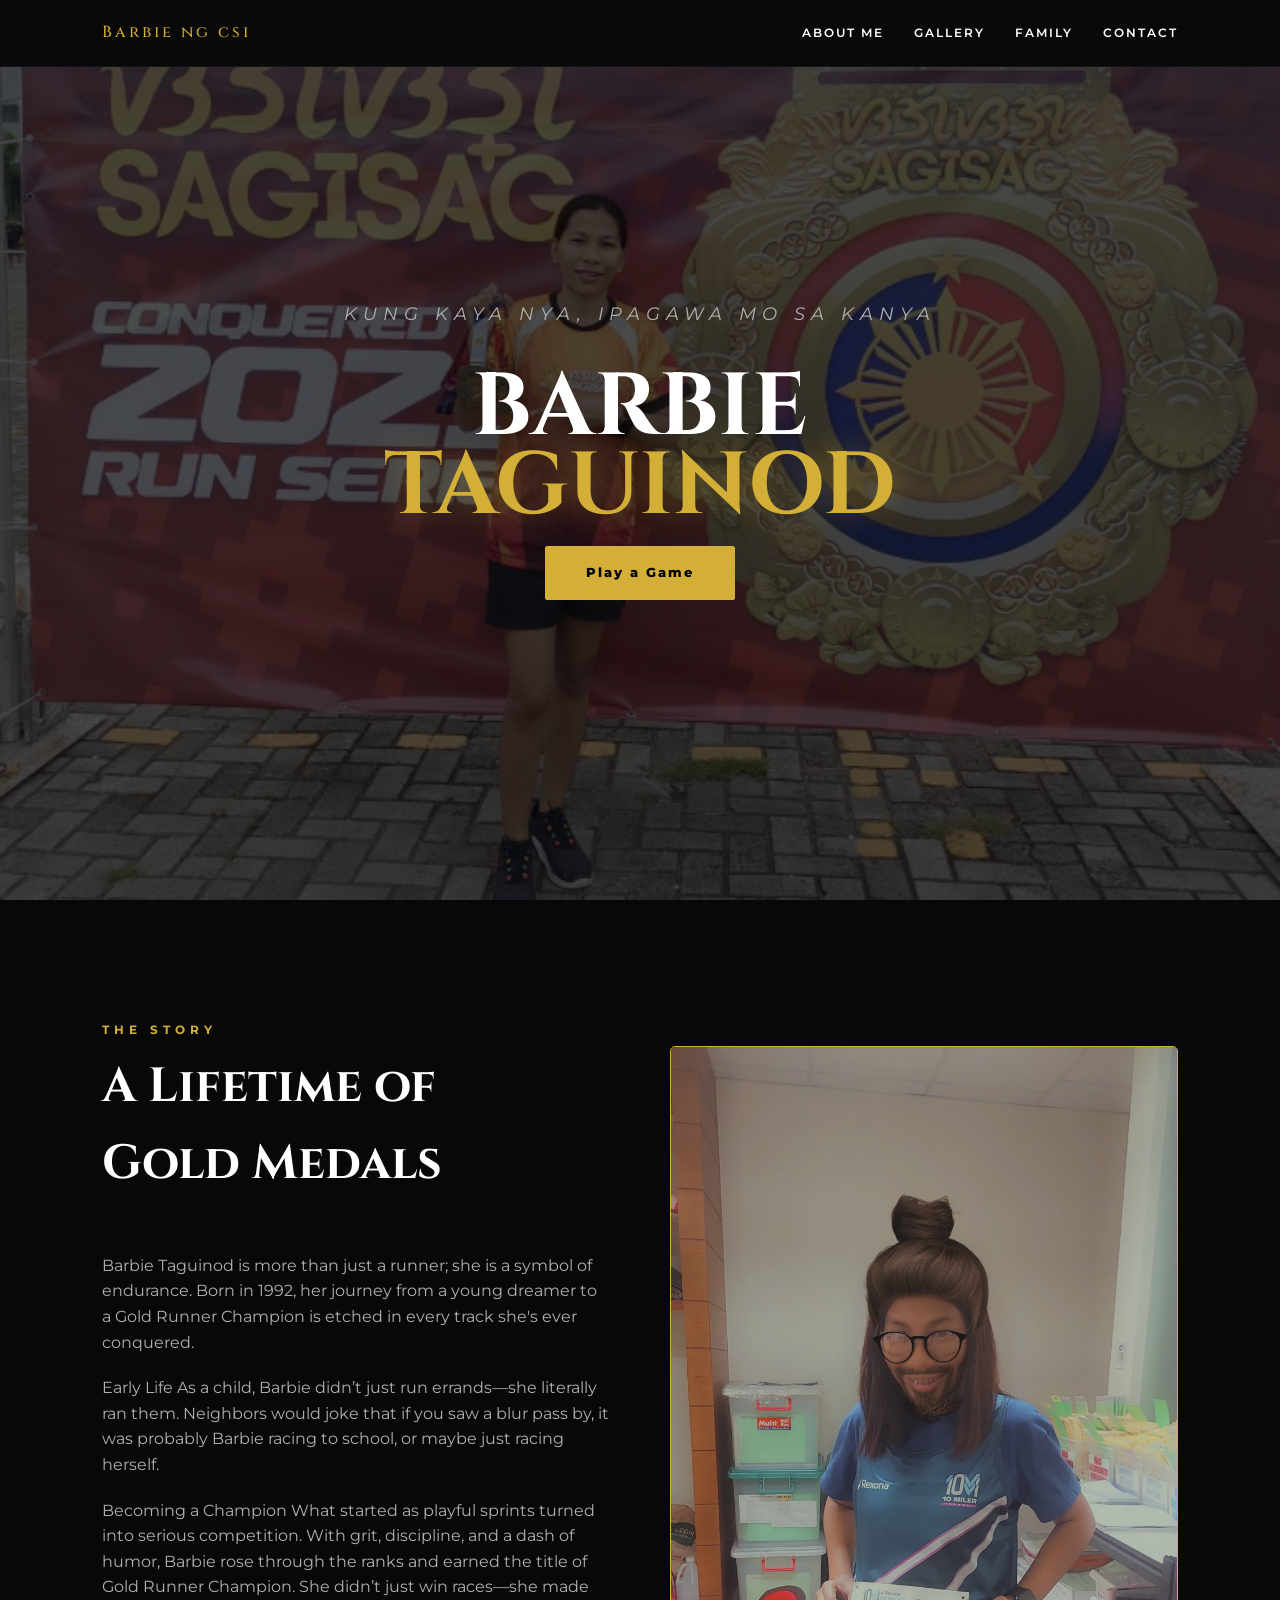
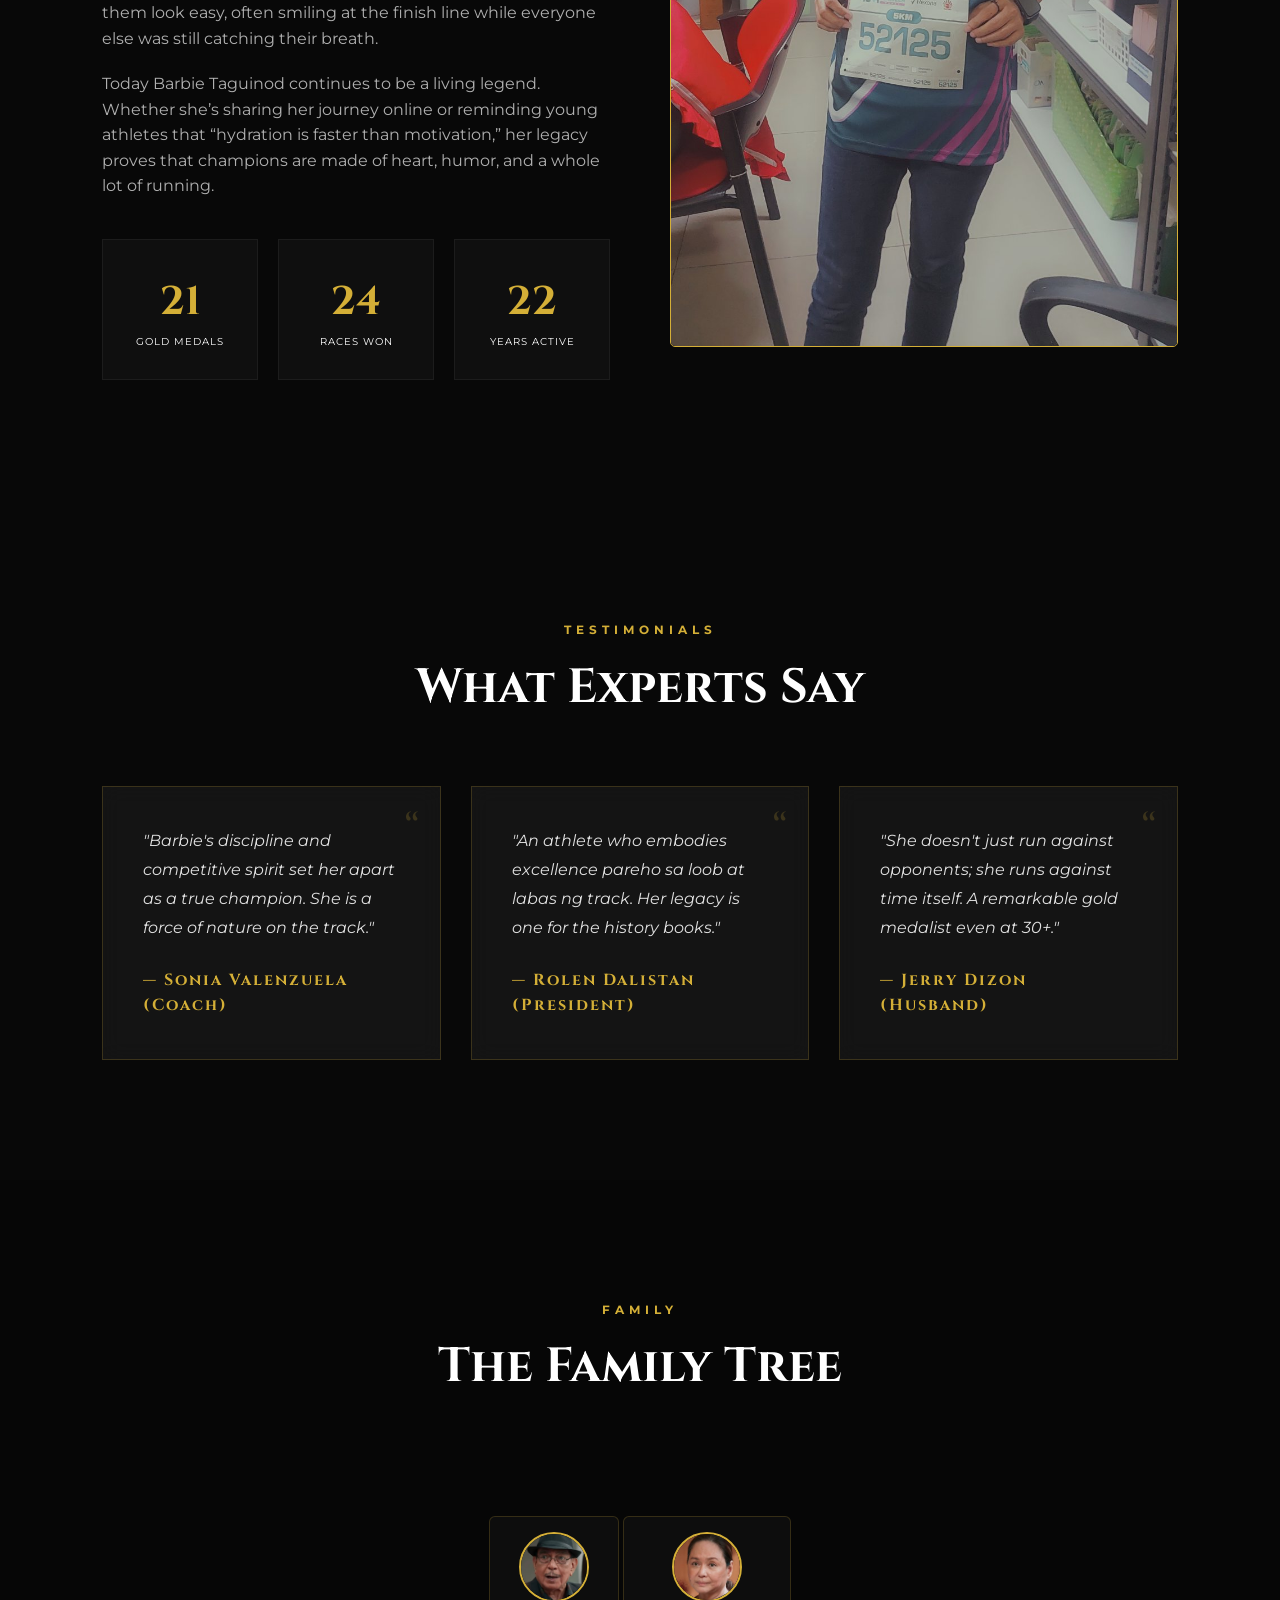
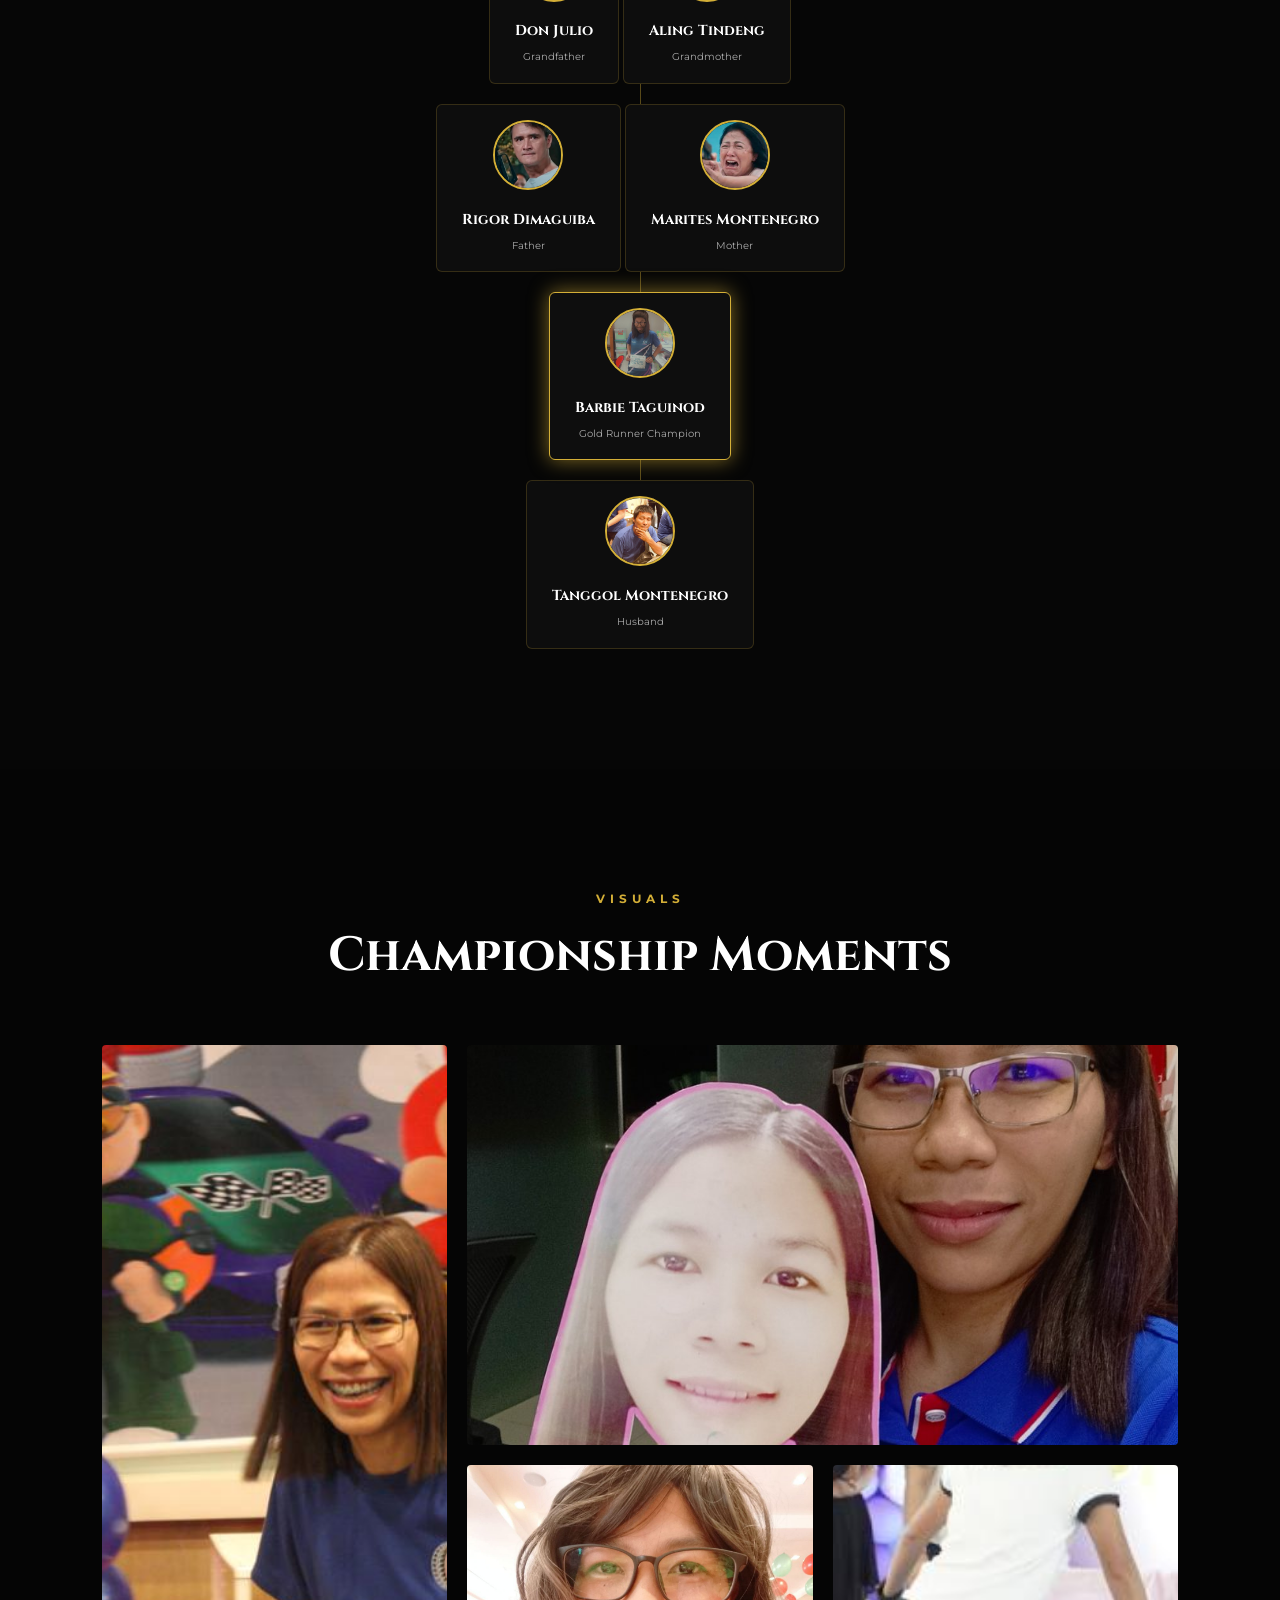
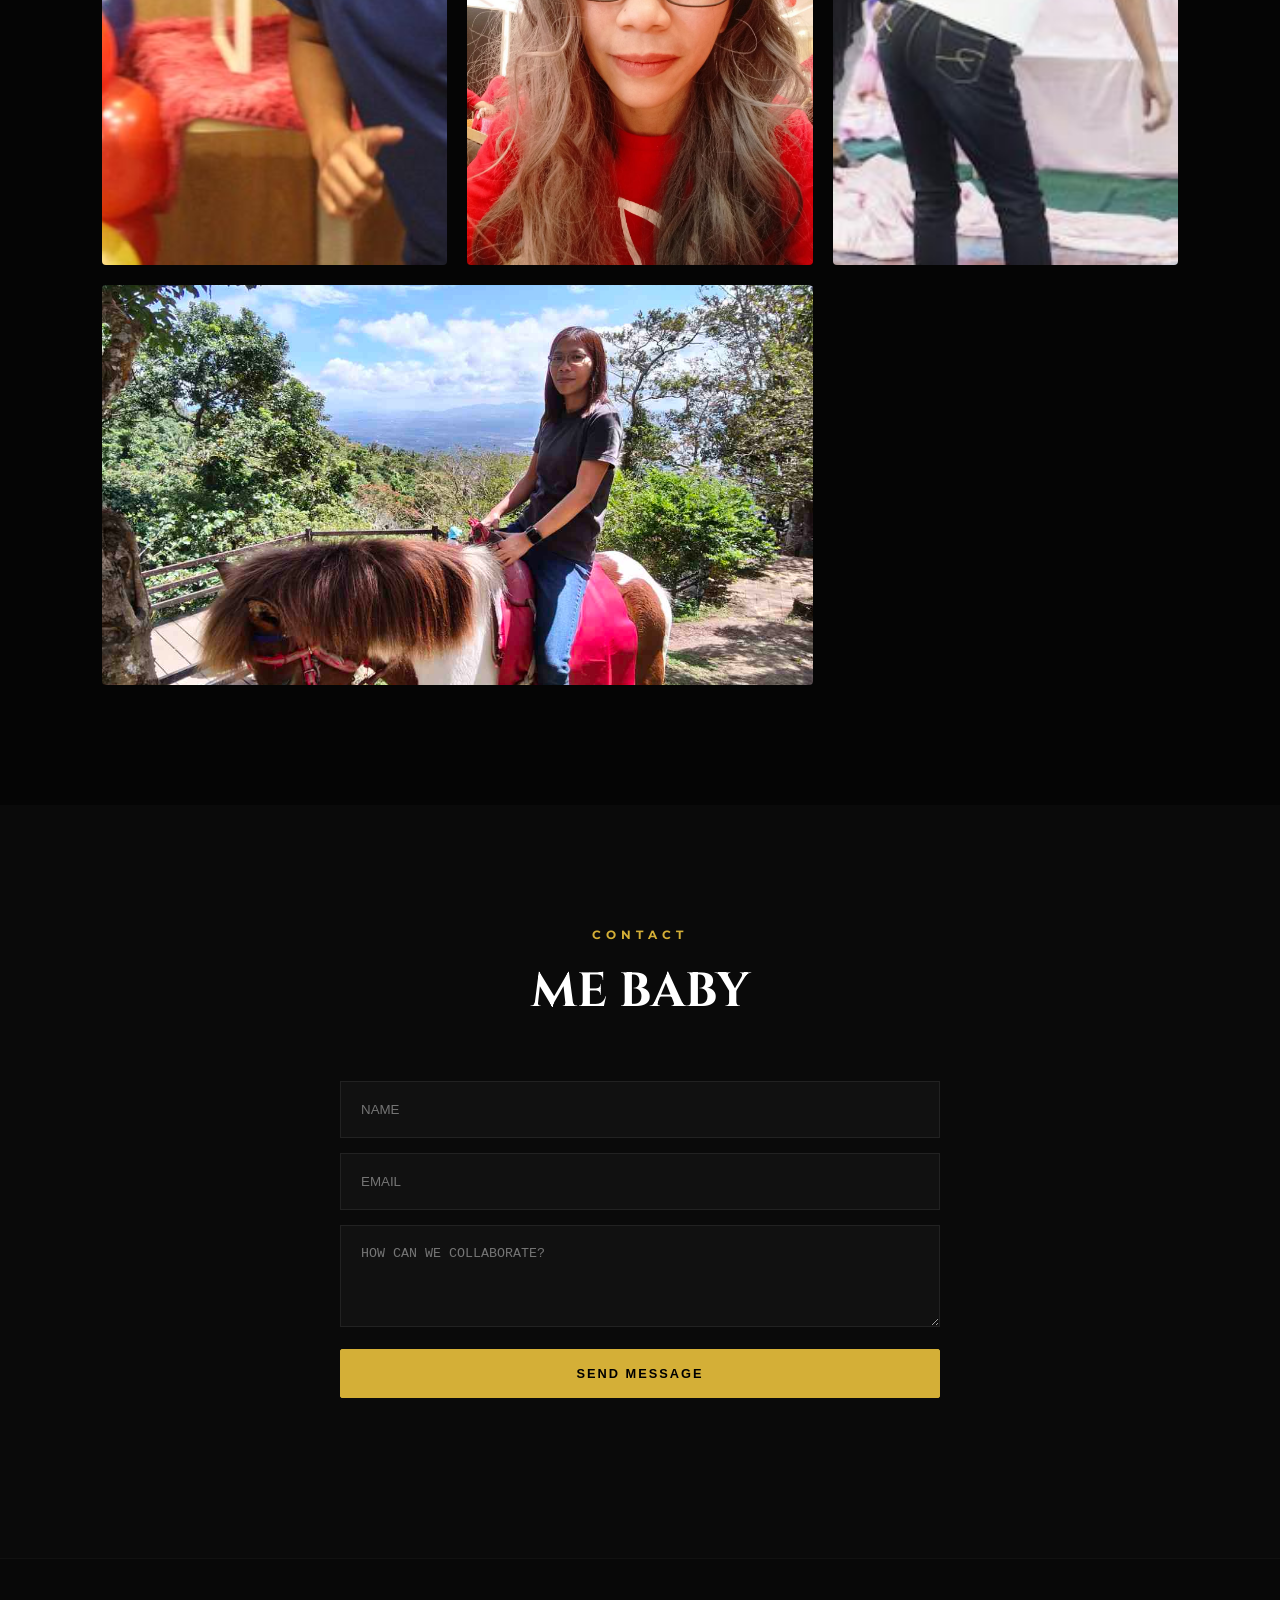
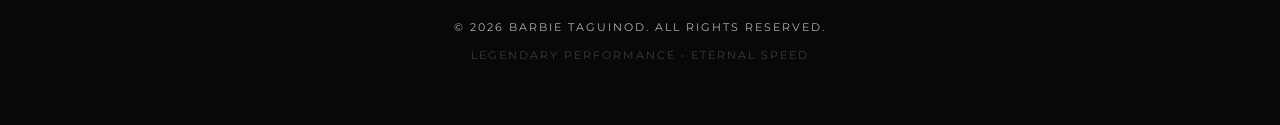
==== commit 0d0a0af5: "Update index.html" ====
--- a/index.html
+++ b/index.html
@@ -624,7 +624,7 @@
 
     <section class="hero">
         <div class="hero-content" data-aos="fade-up" data-aos-duration="1500">
-            <p>Unmatched Speed Since 1992</p>
+            <p><i>Kung kaya nya, ipagawa mo sa kanya</i></p>
             <h1>BARBIE <br> <span class="gold-accent">TAGUINOD</span></h1>
             <a href="gamelist.html" class="btn btn-gold">Play a Game</a>
         </div>
@@ -887,4 +887,4 @@
     });
     </script>
 </body>
-</html>+</html>
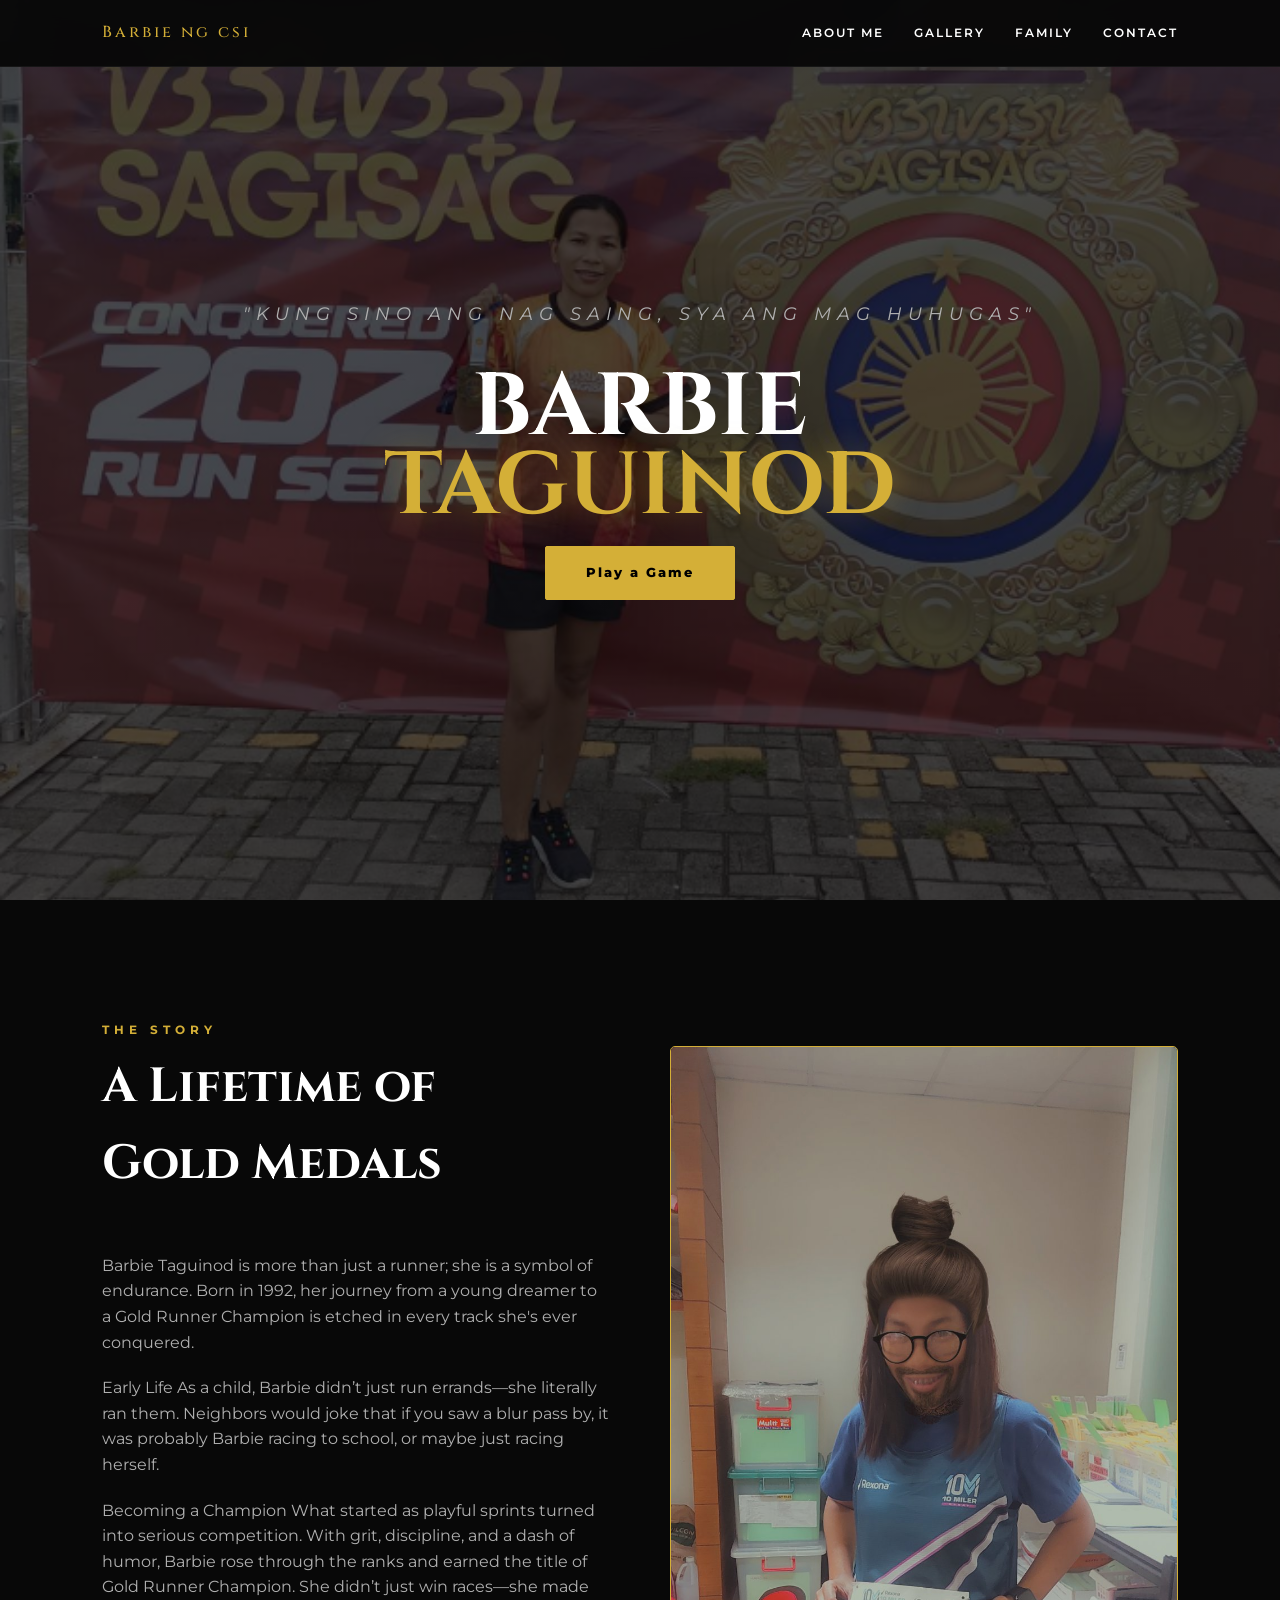
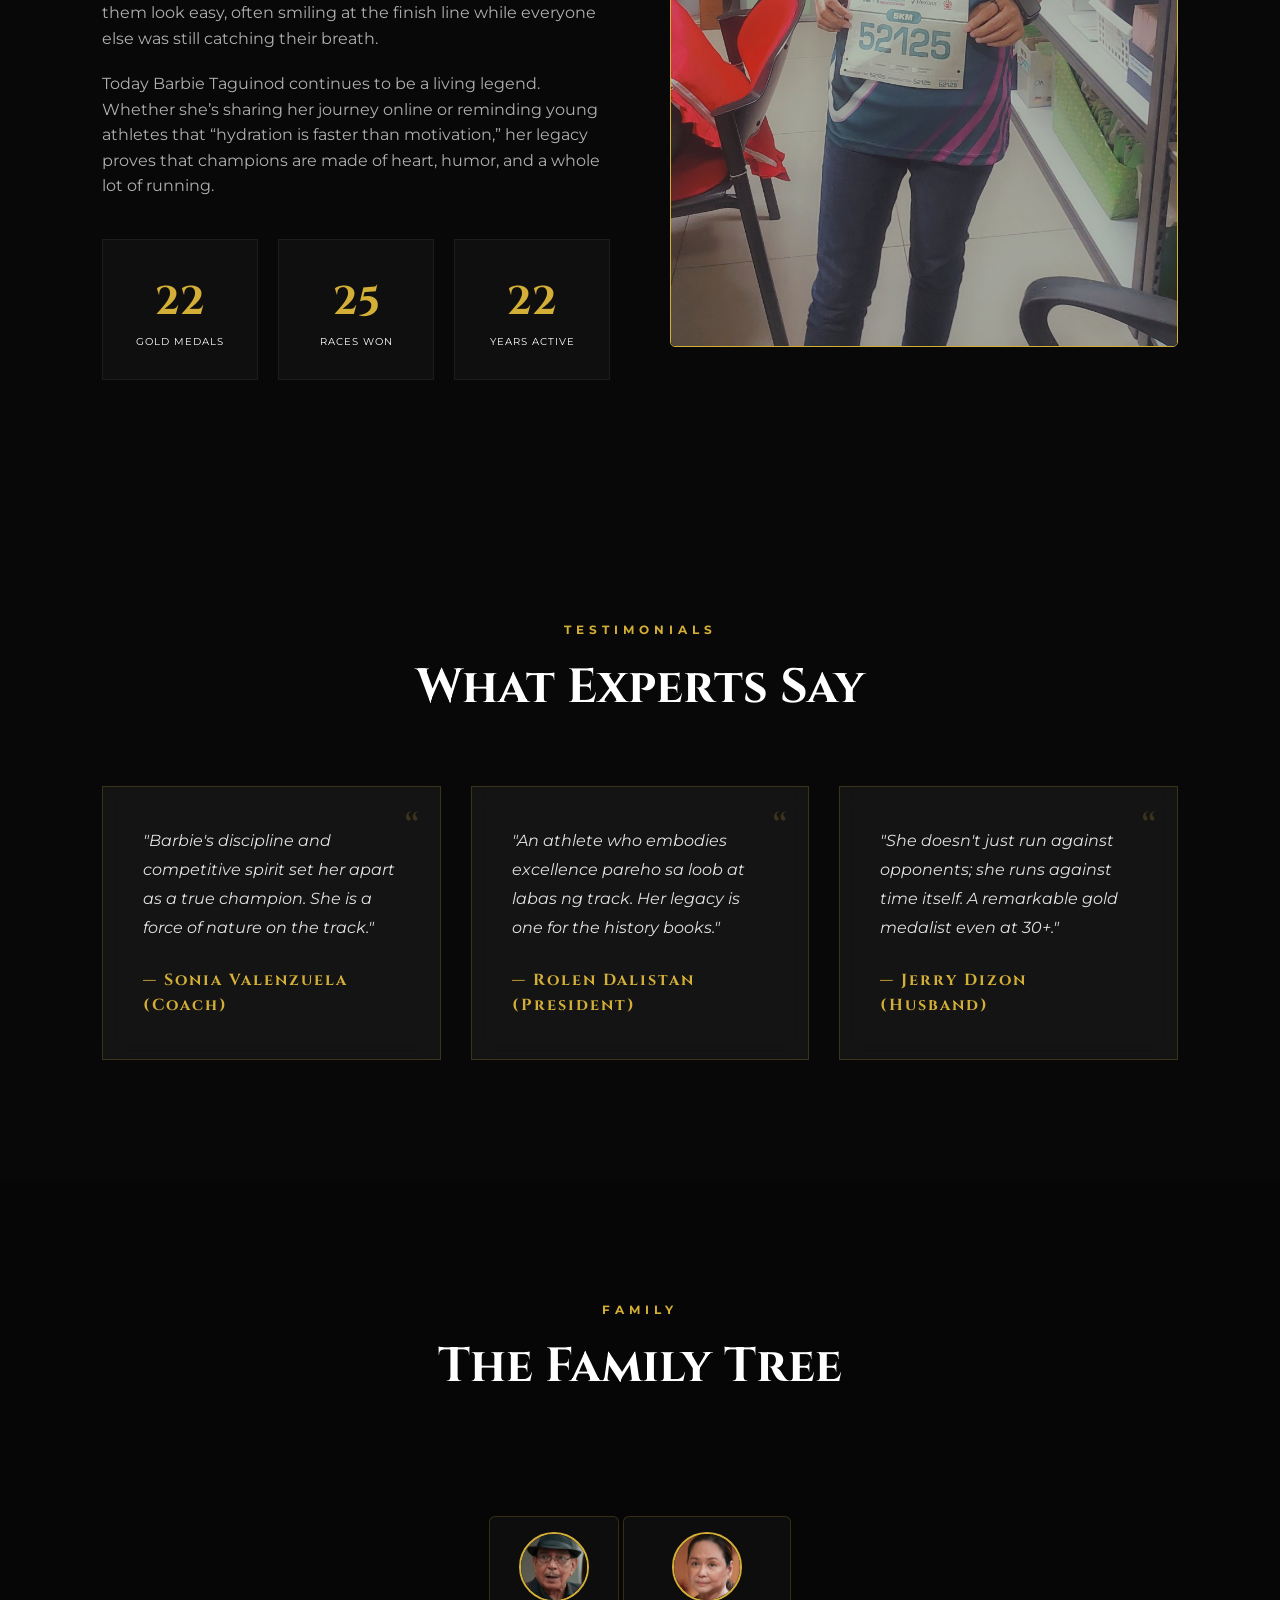
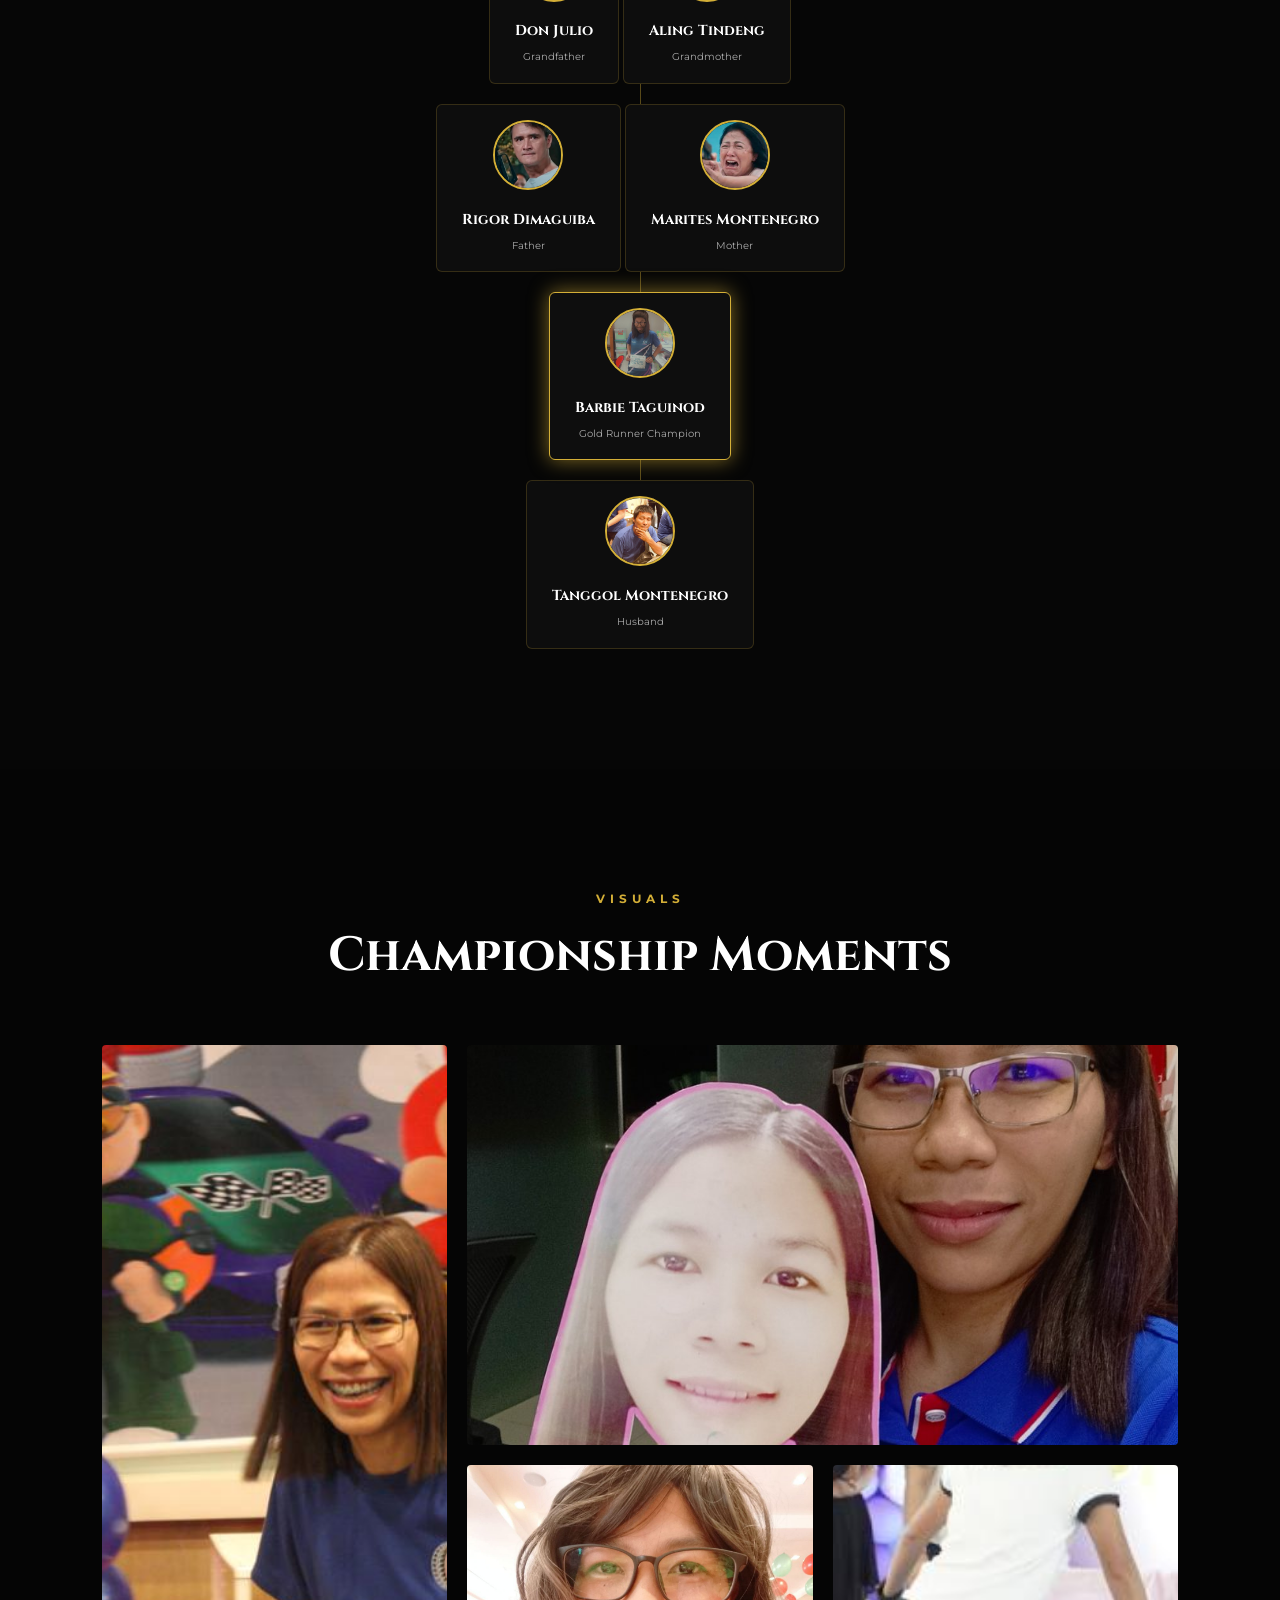
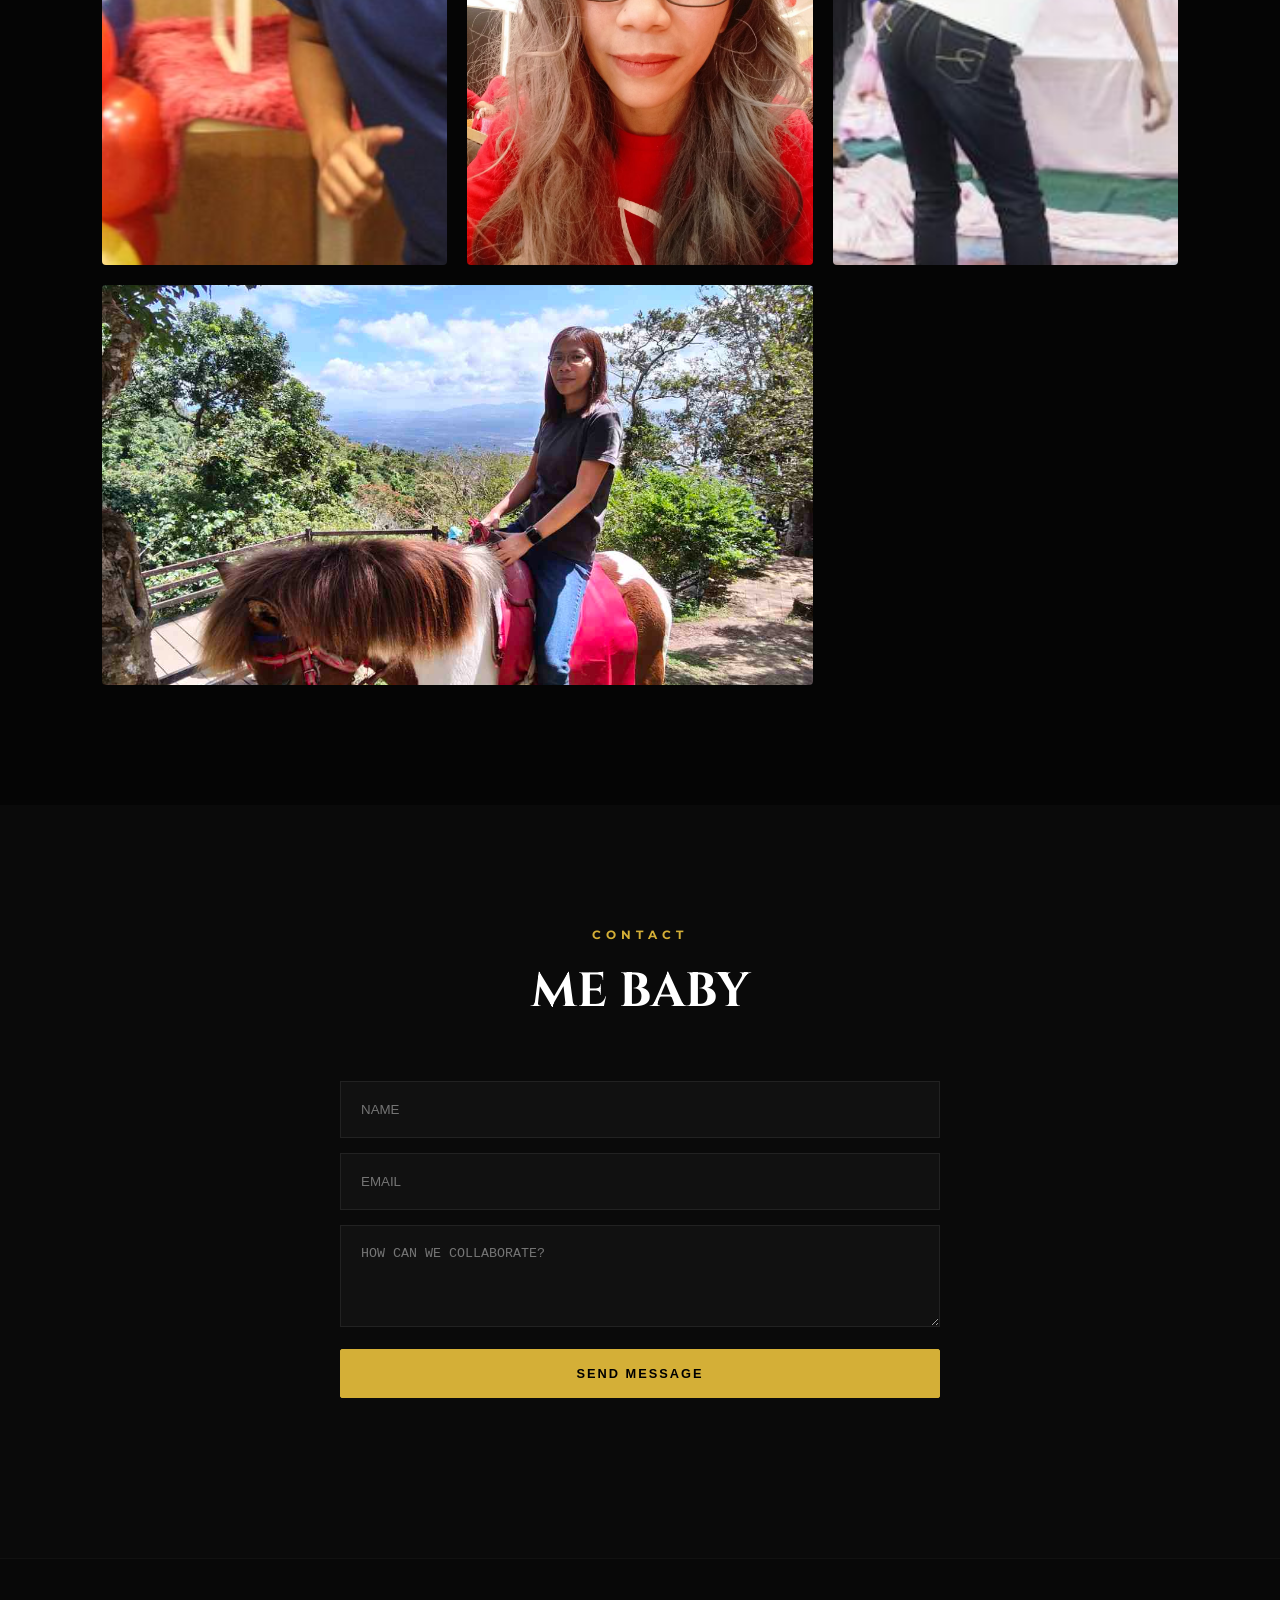
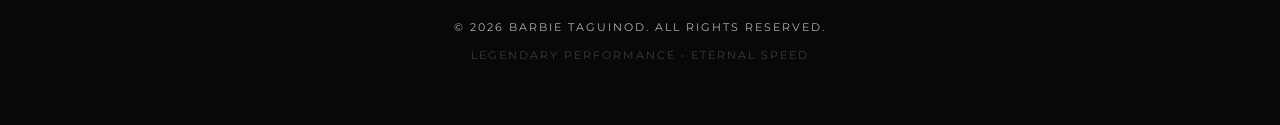
==== commit 310d3c7f: "Update print statement from 'Hello' to 'Goodbye'" ====
--- a/index.html
+++ b/index.html
@@ -624,7 +624,7 @@
 
     <section class="hero">
         <div class="hero-content" data-aos="fade-up" data-aos-duration="1500">
-            <p><i>Kung kaya nya, ipagawa mo sa kanya</i></p>
+            <p><i>"Kung sino ang nag saing, sya ang mag huhugas"</i></p>
             <h1>BARBIE <br> <span class="gold-accent">TAGUINOD</span></h1>
             <a href="gamelist.html" class="btn btn-gold">Play a Game</a>
         </div>
